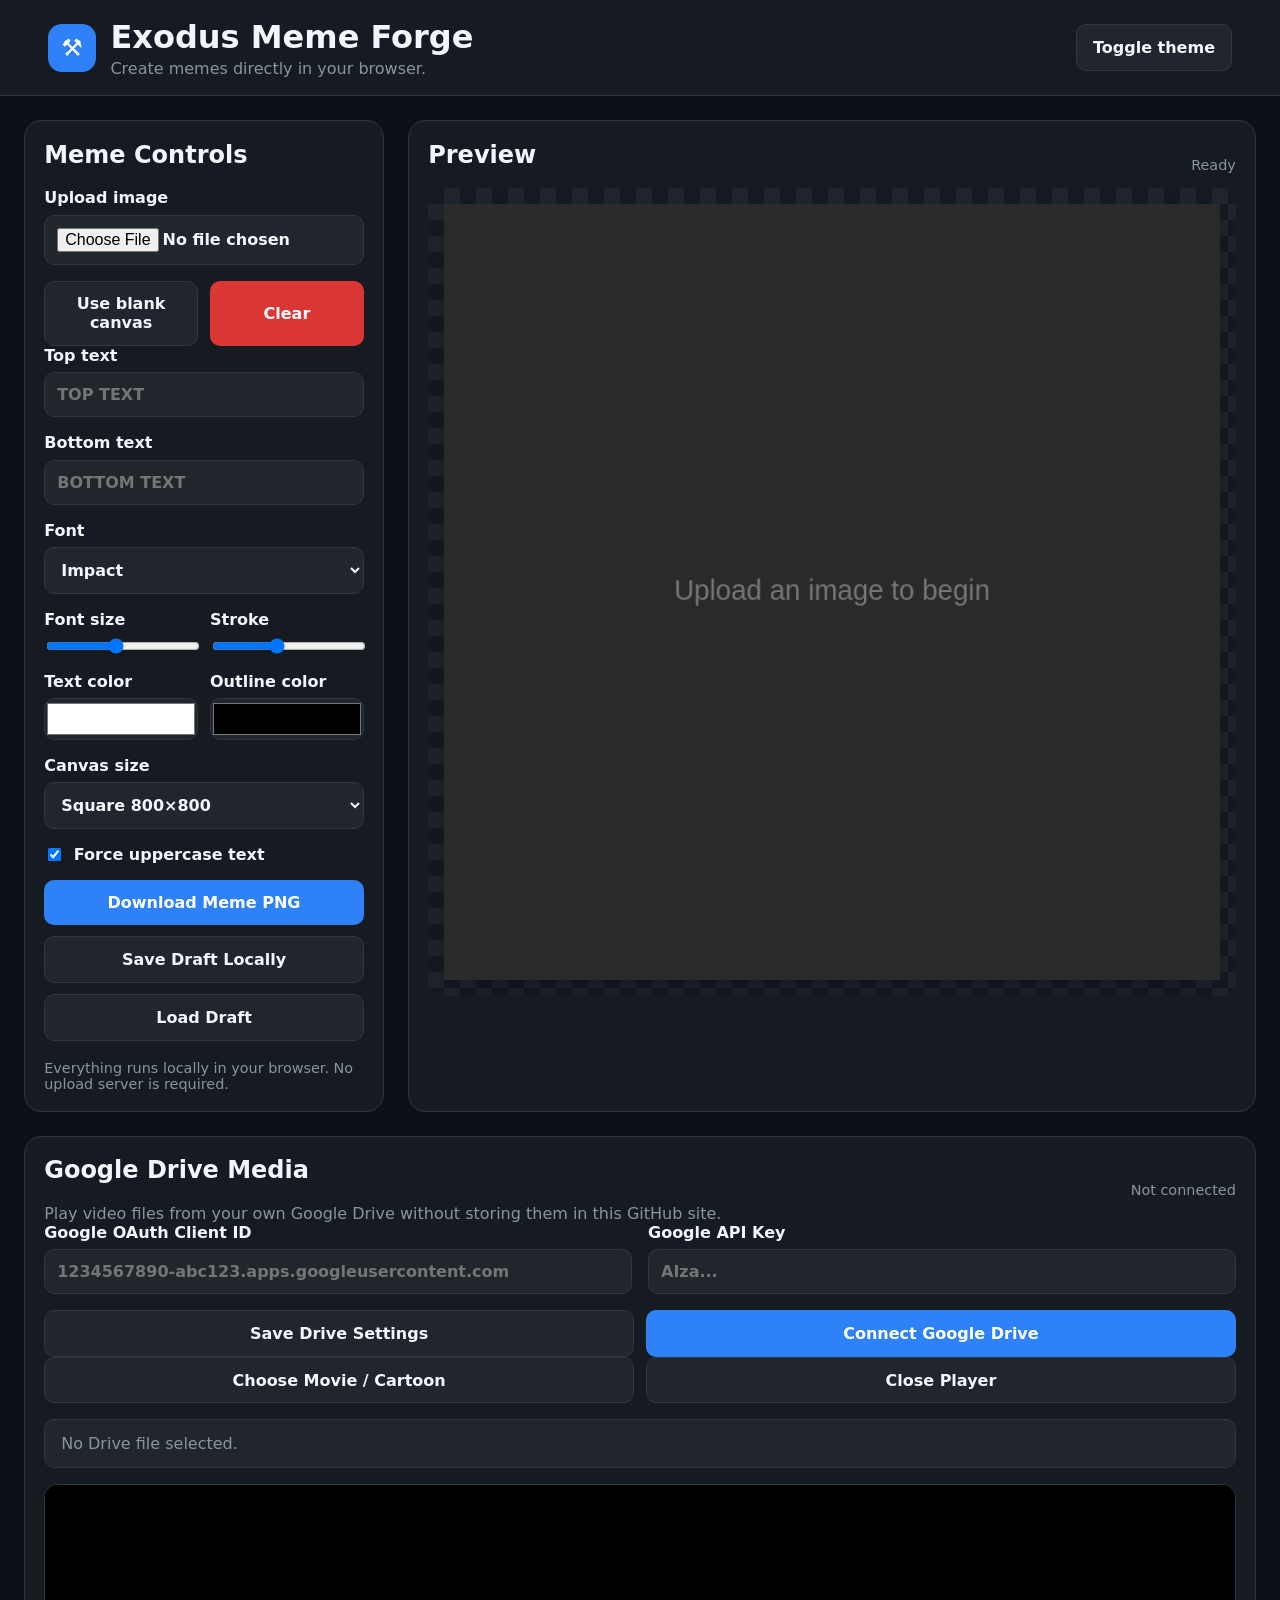
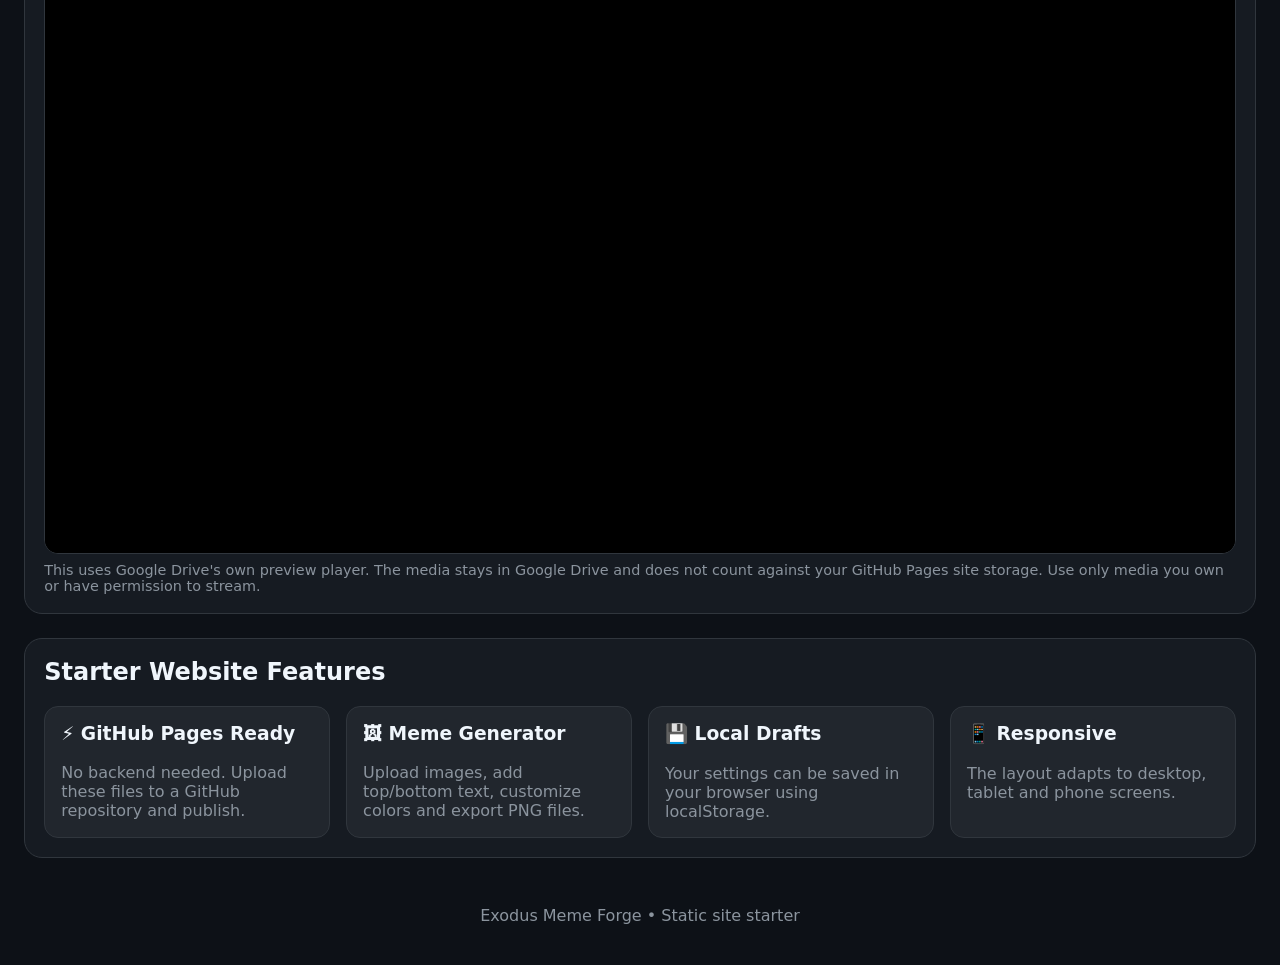
==== index.html @ 225d5440 "Add files via upload" ====
<!doctype html>
<html lang="en">
<head>
  <meta charset="utf-8" />
  <meta name="viewport" content="width=device-width, initial-scale=1" />
  <title>Exodus Meme Forge</title>
  <meta name="description" content="A free browser-based meme generator starter site for GitHub Pages." />
  <link rel="stylesheet" href="style.css" />
</head>
<body>
  <header class="site-header">
    <div class="brand">
      <div class="logo">⚒</div>
      <div>
        <h1>Exodus Meme Forge</h1>
        <p>Create memes directly in your browser.</p>
      </div>
    </div>
    <button id="themeBtn" class="secondary">Toggle theme</button>
  </header>

  <main class="layout">
    <section class="panel controls">
      <h2>Meme Controls</h2>

      <label>
        Upload image
        <input id="imageInput" type="file" accept="image/*" />
      </label>

      <div class="row">
        <button id="blankBtn" class="secondary">Use blank canvas</button>
        <button id="clearBtn" class="danger">Clear</button>
      </div>

      <label>
        Top text
        <input id="topText" type="text" placeholder="TOP TEXT" maxlength="120" />
      </label>

      <label>
        Bottom text
        <input id="bottomText" type="text" placeholder="BOTTOM TEXT" maxlength="120" />
      </label>

      <label>
        Font
        <select id="fontSelect">
          <option value="Impact, Haettenschweiler, 'Arial Narrow Bold', sans-serif">Impact</option>
          <option value="Arial, sans-serif">Arial</option>
          <option value="Georgia, serif">Georgia</option>
          <option value="'Courier New', monospace">Courier New</option>
        </select>
      </label>

      <div class="grid-2">
        <label>
          Font size
          <input id="fontSize" type="range" min="24" max="100" value="58" />
        </label>

        <label>
          Stroke
          <input id="strokeSize" type="range" min="0" max="12" value="5" />
        </label>
      </div>

      <div class="grid-2">
        <label>
          Text color
          <input id="textColor" type="color" value="#ffffff" />
        </label>

        <label>
          Outline color
          <input id="strokeColor" type="color" value="#000000" />
        </label>
      </div>

      <label>
        Canvas size
        <select id="sizeSelect">
          <option value="800x800">Square 800×800</option>
          <option value="1200x630">Wide 1200×630</option>
          <option value="1080x1350">Portrait 1080×1350</option>
        </select>
      </label>

      <label class="checkbox">
        <input id="uppercase" type="checkbox" checked />
        Force uppercase text
      </label>

      <button id="downloadBtn" class="primary">Download Meme PNG</button>
      <button id="saveBtn" class="secondary">Save Draft Locally</button>
      <button id="loadBtn" class="secondary">Load Draft</button>

      <p class="hint">Everything runs locally in your browser. No upload server is required.</p>
    </section>

    <section class="panel preview">
      <div class="preview-head">
        <h2>Preview</h2>
        <span id="status">Ready</span>
      </div>

      <div class="canvas-wrap">
        <canvas id="memeCanvas" width="800" height="800"></canvas>
      </div>
    </section>


    <section class="panel drive-panel">
      <div class="preview-head">
        <div>
          <h2>Google Drive Media</h2>
          <p class="muted">Play video files from your own Google Drive without storing them in this GitHub site.</p>
        </div>
        <span id="driveStatus">Not connected</span>
      </div>

      <div class="drive-config">
        <label>
          Google OAuth Client ID
          <input id="googleClientId" type="text" placeholder="1234567890-abc123.apps.googleusercontent.com" />
        </label>
        <label>
          Google API Key
          <input id="googleApiKey" type="text" placeholder="AIza..." />
        </label>
      </div>

      <div class="row">
        <button id="saveDriveConfigBtn" class="secondary">Save Drive Settings</button>
        <button id="connectDriveBtn" class="primary compact">Connect Google Drive</button>
      </div>

      <div class="row">
        <button id="pickVideoBtn" class="secondary" disabled>Choose Movie / Cartoon</button>
        <button id="closeDrivePlayerBtn" class="secondary">Close Player</button>
      </div>

      <div id="driveNowPlaying" class="now-playing">No Drive file selected.</div>

      <div class="drive-player-wrap">
        <iframe
          id="drivePlayer"
          title="Google Drive media player"
          allow="autoplay; fullscreen"
          allowfullscreen
          referrerpolicy="strict-origin-when-cross-origin"
        ></iframe>
      </div>

      <p class="hint">
        This uses Google Drive's own preview player. The media stays in Google Drive and does not count against your GitHub Pages site storage.
        Use only media you own or have permission to stream.
      </p>
    </section>

    <section class="panel features">
      <h2>Starter Website Features</h2>
      <div class="feature-grid">
        <article>
          <h3>⚡ GitHub Pages Ready</h3>
          <p>No backend needed. Upload these files to a GitHub repository and publish.</p>
        </article>
        <article>
          <h3>🖼 Meme Generator</h3>
          <p>Upload images, add top/bottom text, customize colors and export PNG files.</p>
        </article>
        <article>
          <h3>💾 Local Drafts</h3>
          <p>Your settings can be saved in your browser using localStorage.</p>
        </article>
        <article>
          <h3>📱 Responsive</h3>
          <p>The layout adapts to desktop, tablet and phone screens.</p>
        </article>
      </div>
    </section>
  </main>

  <footer>
    <p>Exodus Meme Forge • Static site starter</p>
  </footer>

  <script src="https://accounts.google.com/gsi/client" async defer></script>
  <script src="https://apis.google.com/js/api.js" async defer></script>
  <script src="script.js"></script>
</body>
</html>
---- style.css ----
* {
  box-sizing: border-box;
}

:root {
  --bg: #0d1117;
  --panel: #161b22;
  --panel-2: #21262d;
  --text: #f0f6fc;
  --muted: #8b949e;
  --border: #30363d;
  --accent: #2f81f7;
  --accent-hover: #1f6feb;
  --danger: #da3633;
}

body.light {
  --bg: #f6f8fa;
  --panel: #ffffff;
  --panel-2: #f0f3f6;
  --text: #1f2328;
  --muted: #59636e;
  --border: #d0d7de;
  --accent: #0969da;
  --accent-hover: #0757b8;
  --danger: #cf222e;
}

body {
  margin: 0;
  font-family: Inter, system-ui, -apple-system, BlinkMacSystemFont, "Segoe UI", sans-serif;
  background: var(--bg);
  color: var(--text);
  min-height: 100vh;
}

button,
input,
select {
  font: inherit;
}

.site-header {
  display: flex;
  justify-content: space-between;
  gap: 1rem;
  align-items: center;
  padding: 1.1rem clamp(1rem, 4vw, 3rem);
  border-bottom: 1px solid var(--border);
  background: var(--panel);
  position: sticky;
  top: 0;
  z-index: 10;
}

.brand {
  display: flex;
  gap: 0.9rem;
  align-items: center;
}

.logo {
  width: 48px;
  height: 48px;
  border-radius: 14px;
  background: var(--accent);
  display: grid;
  place-items: center;
  font-size: 1.5rem;
  color: white;
}

h1, h2, h3, p {
  margin-top: 0;
}

h1 {
  margin-bottom: 0.2rem;
  font-size: clamp(1.35rem, 2.5vw, 2rem);
}

.brand p {
  margin: 0;
  color: var(--muted);
}

.layout {
  max-width: 1400px;
  margin: 0 auto;
  padding: 1.5rem;
  display: grid;
  grid-template-columns: 360px minmax(0, 1fr);
  gap: 1.5rem;
}

.panel {
  background: var(--panel);
  border: 1px solid var(--border);
  border-radius: 18px;
  padding: 1.2rem;
}

.controls {
  align-self: start;
  position: sticky;
  top: 95px;
}

label {
  display: grid;
  gap: 0.45rem;
  margin-bottom: 1rem;
  font-weight: 650;
}

input[type="text"],
select,
input[type="file"] {
  width: 100%;
  border: 1px solid var(--border);
  background: var(--panel-2);
  color: var(--text);
  border-radius: 10px;
  padding: 0.75rem;
}

input[type="range"] {
  width: 100%;
}

input[type="color"] {
  width: 100%;
  min-height: 42px;
  padding: 0;
  border: 1px solid var(--border);
  border-radius: 10px;
  background: var(--panel-2);
}

.grid-2,
.row {
  display: grid;
  grid-template-columns: 1fr 1fr;
  gap: 0.75rem;
}

.checkbox {
  display: flex;
  align-items: center;
  gap: 0.6rem;
}

button {
  border: 0;
  border-radius: 10px;
  padding: 0.8rem 1rem;
  cursor: pointer;
  font-weight: 750;
  transition: 0.15s ease;
}

button:hover {
  transform: translateY(-1px);
}

.primary {
  width: 100%;
  background: var(--accent);
  color: white;
  margin-bottom: 0.7rem;
}

.primary:hover {
  background: var(--accent-hover);
}

.secondary {
  background: var(--panel-2);
  color: var(--text);
  border: 1px solid var(--border);
}

.controls > .secondary {
  width: 100%;
  margin-bottom: 0.7rem;
}

.danger {
  background: var(--danger);
  color: white;
}

.hint {
  color: var(--muted);
  font-size: 0.9rem;
  margin: 0.5rem 0 0;
}

.preview {
  min-width: 0;
}

.preview-head {
  display: flex;
  justify-content: space-between;
  align-items: center;
}

#status {
  color: var(--muted);
  font-size: 0.9rem;
}

.canvas-wrap {
  min-height: 520px;
  display: grid;
  place-items: center;
  background:
    linear-gradient(45deg, var(--panel-2) 25%, transparent 25%),
    linear-gradient(-45deg, var(--panel-2) 25%, transparent 25%),
    linear-gradient(45deg, transparent 75%, var(--panel-2) 75%),
    linear-gradient(-45deg, transparent 75%, var(--panel-2) 75%);
  background-size: 32px 32px;
  background-position: 0 0, 0 16px, 16px -16px, -16px 0px;
  border-radius: 14px;
  overflow: auto;
  padding: 1rem;
}

canvas {
  display: block;
  max-width: 100%;
  height: auto;
  background: #111;
  box-shadow: 0 20px 50px rgba(0,0,0,0.3);
}

.features {
  grid-column: 1 / -1;
}

.feature-grid {
  display: grid;
  grid-template-columns: repeat(4, 1fr);
  gap: 1rem;
}

.feature-grid article {
  background: var(--panel-2);
  border: 1px solid var(--border);
  border-radius: 14px;
  padding: 1rem;
}

.feature-grid p {
  color: var(--muted);
  margin-bottom: 0;
}

footer {
  text-align: center;
  color: var(--muted);
  padding: 1.5rem;
}

@media (max-width: 900px) {
  .layout {
    grid-template-columns: 1fr;
  }

  .controls {
    position: static;
  }

  .feature-grid {
    grid-template-columns: 1fr 1fr;
  }
}

@media (max-width: 560px) {
  .site-header {
    align-items: flex-start;
    flex-direction: column;
  }

  .grid-2,
  .row,
  .feature-grid {
    grid-template-columns: 1fr;
  }

  .layout {
    padding: 0.8rem;
  }

  .canvas-wrap {
    min-height: 320px;
  }
}


.muted {
  color: var(--muted);
  margin-bottom: 0;
}

.drive-panel {
  grid-column: 1 / -1;
}

.drive-config {
  display: grid;
  grid-template-columns: 1fr 1fr;
  gap: 1rem;
}

.compact {
  margin-bottom: 0;
}

.now-playing {
  margin: 1rem 0;
  padding: 0.85rem 1rem;
  background: var(--panel-2);
  border: 1px solid var(--border);
  border-radius: 10px;
  color: var(--muted);
}

.drive-player-wrap {
  width: 100%;
  aspect-ratio: 16 / 9;
  background: #000;
  border-radius: 14px;
  overflow: hidden;
  border: 1px solid var(--border);
}

#drivePlayer {
  width: 100%;
  height: 100%;
  border: 0;
  background: #000;
}

#driveStatus {
  color: var(--muted);
  font-size: 0.9rem;
}

@media (max-width: 700px) {
  .drive-config {
    grid-template-columns: 1fr;
  }
}
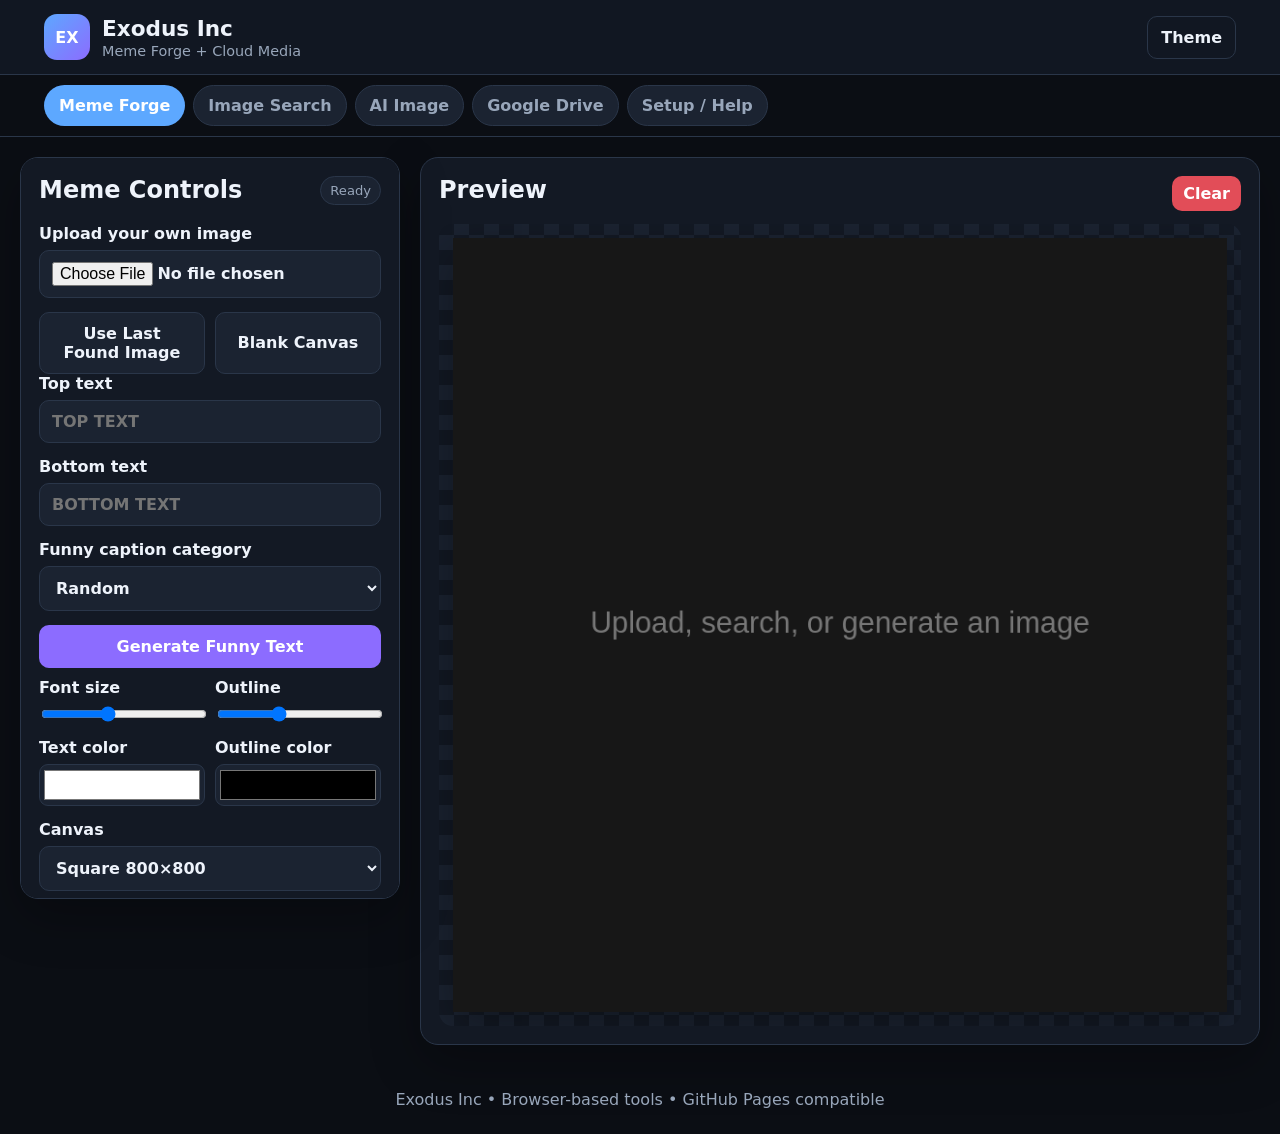
==== commit dc93ee06: "Add files via upload" ====
--- a/index.html
+++ b/index.html
@@ -1,192 +1,256 @@
 <!doctype html>
 <html lang="en">
 <head>
-  <meta charset="utf-8" />
-  <meta name="viewport" content="width=device-width, initial-scale=1" />
-  <title>Exodus Meme Forge</title>
-  <meta name="description" content="A free browser-based meme generator starter site for GitHub Pages." />
-  <link rel="stylesheet" href="style.css" />
+  <meta charset="utf-8">
+  <meta name="viewport" content="width=device-width, initial-scale=1">
+  <title>Exodus Inc — Meme Forge + Drive Media</title>
+  <meta name="description" content="Meme generator, image search, optional AI image generation, and Google Drive media player.">
+  <link rel="stylesheet" href="style.css">
 </head>
 <body>
-  <header class="site-header">
-    <div class="brand">
-      <div class="logo">⚒</div>
-      <div>
-        <h1>Exodus Meme Forge</h1>
-        <p>Create memes directly in your browser.</p>
-      </div>
-    </div>
-    <button id="themeBtn" class="secondary">Toggle theme</button>
-  </header>
-
-  <main class="layout">
-    <section class="panel controls">
-      <h2>Meme Controls</h2>
-
-      <label>
-        Upload image
-        <input id="imageInput" type="file" accept="image/*" />
+<header class="topbar">
+  <div class="brand">
+    <div class="mark">EX</div>
+    <div>
+      <h1>Exodus Inc</h1>
+      <p>Meme Forge + Cloud Media</p>
+    </div>
+  </div>
+  <button id="themeBtn" class="btn ghost">Theme</button>
+</header>
+
+<nav class="tabs" aria-label="Main sections">
+  <button class="tab active" data-tab="meme">Meme Forge</button>
+  <button class="tab" data-tab="search">Image Search</button>
+  <button class="tab" data-tab="ai">AI Image</button>
+  <button class="tab" data-tab="drive">Google Drive</button>
+  <button class="tab" data-tab="help">Setup / Help</button>
+</nav>
+
+<main class="shell">
+  <section id="tab-meme" class="tab-panel active">
+    <div class="workspace">
+      <aside class="card controls">
+        <div class="section-title">
+          <h2>Meme Controls</h2>
+          <span id="memeStatus" class="status">Ready</span>
+        </div>
+
+        <label>Upload your own image
+          <input id="imageInput" type="file" accept="image/*">
+        </label>
+
+        <div class="button-grid">
+          <button id="useLastImageBtn" class="btn secondary">Use Last Found Image</button>
+          <button id="blankBtn" class="btn secondary">Blank Canvas</button>
+        </div>
+
+        <label>Top text
+          <input id="topText" type="text" placeholder="TOP TEXT" maxlength="180">
+        </label>
+
+        <label>Bottom text
+          <input id="bottomText" type="text" placeholder="BOTTOM TEXT" maxlength="180">
+        </label>
+
+        <label>Funny caption category
+          <select id="captionCategory">
+            <option value="random">Random</option>
+            <option value="cats">Cats</option>
+            <option value="gaming">Gaming</option>
+            <option value="work">Work</option>
+            <option value="school">School</option>
+            <option value="dnd">D&D</option>
+            <option value="reaction">Reaction</option>
+          </select>
+        </label>
+
+        <button id="funnyBtn" class="btn accent">Generate Funny Text</button>
+
+        <div class="two">
+          <label>Font size
+            <input id="fontSize" type="range" min="24" max="110" value="58">
+          </label>
+          <label>Outline
+            <input id="strokeSize" type="range" min="0" max="14" value="5">
+          </label>
+        </div>
+
+        <div class="two">
+          <label>Text color
+            <input id="textColor" type="color" value="#ffffff">
+          </label>
+          <label>Outline color
+            <input id="strokeColor" type="color" value="#000000">
+          </label>
+        </div>
+
+        <label>Canvas
+          <select id="sizeSelect">
+            <option value="800x800">Square 800×800</option>
+            <option value="1200x630">Wide 1200×630</option>
+            <option value="1080x1350">Portrait 1080×1350</option>
+            <option value="1080x1920">Story 1080×1920</option>
+          </select>
+        </label>
+
+        <label class="check">
+          <input id="uppercase" type="checkbox" checked>
+          Force uppercase meme text
+        </label>
+
+        <button id="downloadBtn" class="btn primary">Download Meme PNG</button>
+        <div class="button-grid">
+          <button id="saveBtn" class="btn secondary">Save Draft</button>
+          <button id="loadBtn" class="btn secondary">Load Draft</button>
+        </div>
+      </aside>
+
+      <section class="card preview">
+        <div class="section-title">
+          <h2>Preview</h2>
+          <button id="clearBtn" class="btn danger small">Clear</button>
+        </div>
+        <div class="canvas-holder">
+          <canvas id="memeCanvas" width="800" height="800"></canvas>
+        </div>
+      </section>
+    </div>
+  </section>
+
+  <section id="tab-search" class="tab-panel">
+    <div class="card">
+      <div class="section-title">
+        <div>
+          <h2>Internet Image Search</h2>
+          <p class="muted">Searches Wikimedia Commons. Results are loaded on demand, so they do not fill your GitHub repository.</p>
+        </div>
+        <span id="searchStatus" class="status">Ready</span>
+      </div>
+
+      <div class="search-row">
+        <input id="imageSearch" type="search" placeholder="cats, surprised dog, castle, space...">
+        <button id="searchBtn" class="btn primary">Search</button>
+      </div>
+
+      <div class="chips">
+        <button class="chip" data-query="funny cats">Cats</button>
+        <button class="chip" data-query="dogs">Dogs</button>
+        <button class="chip" data-query="video games">Gaming</button>
+        <button class="chip" data-query="medieval fantasy">Fantasy</button>
+        <button class="chip" data-query="space">Space</button>
+        <button class="chip" data-query="reaction face">Reaction</button>
+      </div>
+
+      <div id="imageResults" class="image-grid"></div>
+    </div>
+  </section>
+
+  <section id="tab-ai" class="tab-panel">
+    <div class="card">
+      <h2>AI Image Generator</h2>
+      <p class="muted">
+        Optional. Enter your own Pollinations API key at runtime. The key is saved only in this browser's local storage, not inside GitHub.
+      </p>
+
+      <label>Pollinations API key
+        <input id="aiKey" type="password" placeholder="Your key">
       </label>
 
-      <div class="row">
-        <button id="blankBtn" class="secondary">Use blank canvas</button>
-        <button id="clearBtn" class="danger">Clear</button>
-      </div>
-
-      <label>
-        Top text
-        <input id="topText" type="text" placeholder="TOP TEXT" maxlength="120" />
+      <label>Image prompt
+        <textarea id="aiPrompt" rows="4" placeholder="Example: a confused orange cat wearing knight armor, dramatic fantasy tavern, meme composition"></textarea>
       </label>
 
-      <label>
-        Bottom text
-        <input id="bottomText" type="text" placeholder="BOTTOM TEXT" maxlength="120" />
-      </label>
-
-      <label>
-        Font
-        <select id="fontSelect">
-          <option value="Impact, Haettenschweiler, 'Arial Narrow Bold', sans-serif">Impact</option>
-          <option value="Arial, sans-serif">Arial</option>
-          <option value="Georgia, serif">Georgia</option>
-          <option value="'Courier New', monospace">Courier New</option>
-        </select>
-      </label>
-
-      <div class="grid-2">
-        <label>
-          Font size
-          <input id="fontSize" type="range" min="24" max="100" value="58" />
-        </label>
-
-        <label>
-          Stroke
-          <input id="strokeSize" type="range" min="0" max="12" value="5" />
-        </label>
-      </div>
-
-      <div class="grid-2">
-        <label>
-          Text color
-          <input id="textColor" type="color" value="#ffffff" />
-        </label>
-
-        <label>
-          Outline color
-          <input id="strokeColor" type="color" value="#000000" />
-        </label>
-      </div>
-
-      <label>
-        Canvas size
-        <select id="sizeSelect">
-          <option value="800x800">Square 800×800</option>
-          <option value="1200x630">Wide 1200×630</option>
-          <option value="1080x1350">Portrait 1080×1350</option>
-        </select>
-      </label>
-
-      <label class="checkbox">
-        <input id="uppercase" type="checkbox" checked />
-        Force uppercase text
-      </label>
-
-      <button id="downloadBtn" class="primary">Download Meme PNG</button>
-      <button id="saveBtn" class="secondary">Save Draft Locally</button>
-      <button id="loadBtn" class="secondary">Load Draft</button>
-
-      <p class="hint">Everything runs locally in your browser. No upload server is required.</p>
-    </section>
-
-    <section class="panel preview">
-      <div class="preview-head">
-        <h2>Preview</h2>
-        <span id="status">Ready</span>
-      </div>
-
-      <div class="canvas-wrap">
-        <canvas id="memeCanvas" width="800" height="800"></canvas>
-      </div>
-    </section>
-
-
-    <section class="panel drive-panel">
-      <div class="preview-head">
+      <div class="two">
+        <label>Model
+          <select id="aiModel">
+            <option value="flux">Flux</option>
+          </select>
+        </label>
+        <label>Shape
+          <select id="aiShape">
+            <option value="1024x1024">Square</option>
+            <option value="1280x720">Wide</option>
+            <option value="720x1280">Portrait</option>
+          </select>
+        </label>
+      </div>
+
+      <div class="button-grid">
+        <button id="saveAiKeyBtn" class="btn secondary">Save Key Locally</button>
+        <button id="generateAiBtn" class="btn accent">Generate Image</button>
+      </div>
+
+      <div id="aiStatus" class="callout">No generation started.</div>
+      <div id="aiResult" class="ai-result"></div>
+    </div>
+  </section>
+
+  <section id="tab-drive" class="tab-panel">
+    <div class="card">
+      <div class="section-title">
         <div>
           <h2>Google Drive Media</h2>
-          <p class="muted">Play video files from your own Google Drive without storing them in this GitHub site.</p>
-        </div>
-        <span id="driveStatus">Not connected</span>
-      </div>
-
-      <div class="drive-config">
-        <label>
-          Google OAuth Client ID
-          <input id="googleClientId" type="text" placeholder="1234567890-abc123.apps.googleusercontent.com" />
-        </label>
-        <label>
-          Google API Key
-          <input id="googleApiKey" type="text" placeholder="AIza..." />
-        </label>
-      </div>
-
-      <div class="row">
-        <button id="saveDriveConfigBtn" class="secondary">Save Drive Settings</button>
-        <button id="connectDriveBtn" class="primary compact">Connect Google Drive</button>
-      </div>
-
-      <div class="row">
-        <button id="pickVideoBtn" class="secondary" disabled>Choose Movie / Cartoon</button>
-        <button id="closeDrivePlayerBtn" class="secondary">Close Player</button>
-      </div>
-
-      <div id="driveNowPlaying" class="now-playing">No Drive file selected.</div>
-
-      <div class="drive-player-wrap">
-        <iframe
-          id="drivePlayer"
-          title="Google Drive media player"
+          <p class="muted">Play videos from your own Drive while the files remain stored in Google Drive.</p>
+        </div>
+        <span id="driveStatus" class="status">Not connected</span>
+      </div>
+
+      <div class="callout">
+        Google Drive is configured from <code>google-config.js</code>.
+        Edit that one file once, then use the buttons below.
+      </div>
+
+      <div class="button-grid">
+        <button id="connectDriveBtn" class="btn accent">Sign in to Google</button>
+        <button id="pickVideoBtn" class="btn primary" disabled>Choose Video</button>
+      </div>
+
+      <div id="driveError" class="callout hidden"></div>
+      <div id="driveNowPlaying" class="now-playing">No Drive video selected.</div>
+
+      <div class="video-frame">
+        <iframe id="drivePlayer"
+          title="Google Drive player"
           allow="autoplay; fullscreen"
           allowfullscreen
-          referrerpolicy="strict-origin-when-cross-origin"
-        ></iframe>
-      </div>
-
-      <p class="hint">
-        This uses Google Drive's own preview player. The media stays in Google Drive and does not count against your GitHub Pages site storage.
-        Use only media you own or have permission to stream.
+          referrerpolicy="strict-origin-when-cross-origin"></iframe>
+      </div>
+
+      <button id="closeDrivePlayerBtn" class="btn secondary">Close Player</button>
+    </div>
+  </section>
+
+  <section id="tab-help" class="tab-panel">
+    <div class="card help">
+      <h2>Google Sign-In Checklist</h2>
+      <ol>
+        <li>Your OAuth client must be a <strong>Web application</strong>.</li>
+        <li>Authorized JavaScript origin must include <code>https://masterproof.github.io</code>.</li>
+        <li>If your OAuth app is in <strong>Testing</strong>, add your Google account under <strong>Audience → Test users</strong>.</li>
+        <li>Enable both <strong>Google Drive API</strong> and <strong>Google Picker API</strong>.</li>
+        <li>Your regular API key website restrictions should include <code>https://masterproof.github.io/*</code> and <code>https://docs.google.com/*</code>.</li>
+        <li>Use the Google Cloud <strong>Project Number</strong> as the App ID. You can find it under IAM &amp; Admin → Settings.</li>
+      </ol>
+
+      <h3>Why the old screen could fail</h3>
+      <p>
+        Google Picker still uses an OAuth Client ID, API key, and App ID/project number, but V4 reads all three from google-config.js so you do not type them into the webpage.
       </p>
-    </section>
-
-    <section class="panel features">
-      <h2>Starter Website Features</h2>
-      <div class="feature-grid">
-        <article>
-          <h3>⚡ GitHub Pages Ready</h3>
-          <p>No backend needed. Upload these files to a GitHub repository and publish.</p>
-        </article>
-        <article>
-          <h3>🖼 Meme Generator</h3>
-          <p>Upload images, add top/bottom text, customize colors and export PNG files.</p>
-        </article>
-        <article>
-          <h3>💾 Local Drafts</h3>
-          <p>Your settings can be saved in your browser using localStorage.</p>
-        </article>
-        <article>
-          <h3>📱 Responsive</h3>
-          <p>The layout adapts to desktop, tablet and phone screens.</p>
-        </article>
-      </div>
-    </section>
-  </main>
-
-  <footer>
-    <p>Exodus Meme Forge • Static site starter</p>
-  </footer>
-
-  <script src="https://accounts.google.com/gsi/client" async defer></script>
-  <script src="https://apis.google.com/js/api.js" async defer></script>
-  <script src="script.js"></script>
+
+      <h3>About AI images</h3>
+      <p>
+        GitHub Pages cannot safely hide a private AI service key because it is a static host. This build therefore asks for the key in the browser instead of hard-coding it into the public repository.
+      </p>
+    </div>
+  </section>
+</main>
+
+<footer>Exodus Inc • Browser-based tools • GitHub Pages compatible</footer>
+
+<script src="https://accounts.google.com/gsi/client" async defer></script>
+<script src="https://apis.google.com/js/api.js" async defer></script>
+<script src="google-config.js"></script>
+<script src="script.js"></script>
 </body>
 </html>
--- a/style.css
+++ b/style.css
@@ -1,355 +1,47 @@
-* {
-  box-sizing: border-box;
+*{box-sizing:border-box}
+:root{
+  --bg:#0b0e14;--panel:#131924;--panel2:#1b2331;--text:#eef3fb;--muted:#98a6ba;
+  --border:#2a3649;--accent:#5da8ff;--accent2:#8c6cff;--danger:#e24d58;--ok:#49c58b;
+  --shadow:0 18px 50px rgba(0,0,0,.28)
 }
-
-:root {
-  --bg: #0d1117;
-  --panel: #161b22;
-  --panel-2: #21262d;
-  --text: #f0f6fc;
-  --muted: #8b949e;
-  --border: #30363d;
-  --accent: #2f81f7;
-  --accent-hover: #1f6feb;
-  --danger: #da3633;
+body.light{
+  --bg:#f4f7fb;--panel:#fff;--panel2:#eef3f8;--text:#1a2433;--muted:#5f6d7d;
+  --border:#d5dee9;--accent:#1769d2;--accent2:#6b46d9;--danger:#c93543;--shadow:0 16px 45px rgba(20,35,55,.12)
 }
-
-body.light {
-  --bg: #f6f8fa;
-  --panel: #ffffff;
-  --panel-2: #f0f3f6;
-  --text: #1f2328;
-  --muted: #59636e;
-  --border: #d0d7de;
-  --accent: #0969da;
-  --accent-hover: #0757b8;
-  --danger: #cf222e;
-}
-
-body {
-  margin: 0;
-  font-family: Inter, system-ui, -apple-system, BlinkMacSystemFont, "Segoe UI", sans-serif;
-  background: var(--bg);
-  color: var(--text);
-  min-height: 100vh;
-}
-
-button,
-input,
-select {
-  font: inherit;
-}
-
-.site-header {
-  display: flex;
-  justify-content: space-between;
-  gap: 1rem;
-  align-items: center;
-  padding: 1.1rem clamp(1rem, 4vw, 3rem);
-  border-bottom: 1px solid var(--border);
-  background: var(--panel);
-  position: sticky;
-  top: 0;
-  z-index: 10;
-}
-
-.brand {
-  display: flex;
-  gap: 0.9rem;
-  align-items: center;
-}
-
-.logo {
-  width: 48px;
-  height: 48px;
-  border-radius: 14px;
-  background: var(--accent);
-  display: grid;
-  place-items: center;
-  font-size: 1.5rem;
-  color: white;
-}
-
-h1, h2, h3, p {
-  margin-top: 0;
-}
-
-h1 {
-  margin-bottom: 0.2rem;
-  font-size: clamp(1.35rem, 2.5vw, 2rem);
-}
-
-.brand p {
-  margin: 0;
-  color: var(--muted);
-}
-
-.layout {
-  max-width: 1400px;
-  margin: 0 auto;
-  padding: 1.5rem;
-  display: grid;
-  grid-template-columns: 360px minmax(0, 1fr);
-  gap: 1.5rem;
-}
-
-.panel {
-  background: var(--panel);
-  border: 1px solid var(--border);
-  border-radius: 18px;
-  padding: 1.2rem;
-}
-
-.controls {
-  align-self: start;
-  position: sticky;
-  top: 95px;
-}
-
-label {
-  display: grid;
-  gap: 0.45rem;
-  margin-bottom: 1rem;
-  font-weight: 650;
-}
-
-input[type="text"],
-select,
-input[type="file"] {
-  width: 100%;
-  border: 1px solid var(--border);
-  background: var(--panel-2);
-  color: var(--text);
-  border-radius: 10px;
-  padding: 0.75rem;
-}
-
-input[type="range"] {
-  width: 100%;
-}
-
-input[type="color"] {
-  width: 100%;
-  min-height: 42px;
-  padding: 0;
-  border: 1px solid var(--border);
-  border-radius: 10px;
-  background: var(--panel-2);
-}
-
-.grid-2,
-.row {
-  display: grid;
-  grid-template-columns: 1fr 1fr;
-  gap: 0.75rem;
-}
-
-.checkbox {
-  display: flex;
-  align-items: center;
-  gap: 0.6rem;
-}
-
-button {
-  border: 0;
-  border-radius: 10px;
-  padding: 0.8rem 1rem;
-  cursor: pointer;
-  font-weight: 750;
-  transition: 0.15s ease;
-}
-
-button:hover {
-  transform: translateY(-1px);
-}
-
-.primary {
-  width: 100%;
-  background: var(--accent);
-  color: white;
-  margin-bottom: 0.7rem;
-}
-
-.primary:hover {
-  background: var(--accent-hover);
-}
-
-.secondary {
-  background: var(--panel-2);
-  color: var(--text);
-  border: 1px solid var(--border);
-}
-
-.controls > .secondary {
-  width: 100%;
-  margin-bottom: 0.7rem;
-}
-
-.danger {
-  background: var(--danger);
-  color: white;
-}
-
-.hint {
-  color: var(--muted);
-  font-size: 0.9rem;
-  margin: 0.5rem 0 0;
-}
-
-.preview {
-  min-width: 0;
-}
-
-.preview-head {
-  display: flex;
-  justify-content: space-between;
-  align-items: center;
-}
-
-#status {
-  color: var(--muted);
-  font-size: 0.9rem;
-}
-
-.canvas-wrap {
-  min-height: 520px;
-  display: grid;
-  place-items: center;
-  background:
-    linear-gradient(45deg, var(--panel-2) 25%, transparent 25%),
-    linear-gradient(-45deg, var(--panel-2) 25%, transparent 25%),
-    linear-gradient(45deg, transparent 75%, var(--panel-2) 75%),
-    linear-gradient(-45deg, transparent 75%, var(--panel-2) 75%);
-  background-size: 32px 32px;
-  background-position: 0 0, 0 16px, 16px -16px, -16px 0px;
-  border-radius: 14px;
-  overflow: auto;
-  padding: 1rem;
-}
-
-canvas {
-  display: block;
-  max-width: 100%;
-  height: auto;
-  background: #111;
-  box-shadow: 0 20px 50px rgba(0,0,0,0.3);
-}
-
-.features {
-  grid-column: 1 / -1;
-}
-
-.feature-grid {
-  display: grid;
-  grid-template-columns: repeat(4, 1fr);
-  gap: 1rem;
-}
-
-.feature-grid article {
-  background: var(--panel-2);
-  border: 1px solid var(--border);
-  border-radius: 14px;
-  padding: 1rem;
-}
-
-.feature-grid p {
-  color: var(--muted);
-  margin-bottom: 0;
-}
-
-footer {
-  text-align: center;
-  color: var(--muted);
-  padding: 1.5rem;
-}
-
-@media (max-width: 900px) {
-  .layout {
-    grid-template-columns: 1fr;
-  }
-
-  .controls {
-    position: static;
-  }
-
-  .feature-grid {
-    grid-template-columns: 1fr 1fr;
-  }
-}
-
-@media (max-width: 560px) {
-  .site-header {
-    align-items: flex-start;
-    flex-direction: column;
-  }
-
-  .grid-2,
-  .row,
-  .feature-grid {
-    grid-template-columns: 1fr;
-  }
-
-  .layout {
-    padding: 0.8rem;
-  }
-
-  .canvas-wrap {
-    min-height: 320px;
-  }
-}
-
-
-.muted {
-  color: var(--muted);
-  margin-bottom: 0;
-}
-
-.drive-panel {
-  grid-column: 1 / -1;
-}
-
-.drive-config {
-  display: grid;
-  grid-template-columns: 1fr 1fr;
-  gap: 1rem;
-}
-
-.compact {
-  margin-bottom: 0;
-}
-
-.now-playing {
-  margin: 1rem 0;
-  padding: 0.85rem 1rem;
-  background: var(--panel-2);
-  border: 1px solid var(--border);
-  border-radius: 10px;
-  color: var(--muted);
-}
-
-.drive-player-wrap {
-  width: 100%;
-  aspect-ratio: 16 / 9;
-  background: #000;
-  border-radius: 14px;
-  overflow: hidden;
-  border: 1px solid var(--border);
-}
-
-#drivePlayer {
-  width: 100%;
-  height: 100%;
-  border: 0;
-  background: #000;
-}
-
-#driveStatus {
-  color: var(--muted);
-  font-size: 0.9rem;
-}
-
-@media (max-width: 700px) {
-  .drive-config {
-    grid-template-columns: 1fr;
-  }
-}
+html,body{margin:0;min-height:100%;font-family:Inter,system-ui,-apple-system,"Segoe UI",sans-serif;background:var(--bg);color:var(--text)}
+button,input,select,textarea{font:inherit}
+button{cursor:pointer}
+.topbar{position:sticky;top:0;z-index:50;display:flex;justify-content:space-between;align-items:center;gap:1rem;padding:14px clamp(16px,4vw,44px);background:color-mix(in srgb,var(--panel) 94%,transparent);backdrop-filter:blur(14px);border-bottom:1px solid var(--border)}
+.brand{display:flex;align-items:center;gap:12px}.mark{width:46px;height:46px;border-radius:13px;background:linear-gradient(135deg,var(--accent),var(--accent2));display:grid;place-items:center;color:#fff;font-weight:900}
+h1,h2,h3,p{margin-top:0}.brand h1{margin:0;font-size:1.35rem}.brand p{margin:2px 0 0;color:var(--muted);font-size:.9rem}
+.tabs{position:sticky;top:75px;z-index:40;display:flex;gap:8px;overflow-x:auto;padding:10px clamp(12px,4vw,44px);background:var(--bg);border-bottom:1px solid var(--border)}
+.tab{white-space:nowrap;background:var(--panel2);color:var(--muted);border:1px solid var(--border);padding:10px 14px;border-radius:999px;font-weight:800}
+.tab.active{background:var(--accent);color:white;border-color:transparent}
+.shell{max-width:1500px;margin:0 auto;padding:20px}
+.tab-panel{display:none}.tab-panel.active{display:block}
+.workspace{display:grid;grid-template-columns:minmax(300px,380px) minmax(0,1fr);gap:20px;align-items:start}
+.card{background:var(--panel);border:1px solid var(--border);border-radius:18px;padding:18px;box-shadow:var(--shadow);min-width:0}
+.controls{position:sticky;top:138px;max-height:calc(100vh - 158px);overflow:auto}
+.section-title{display:flex;justify-content:space-between;gap:12px;align-items:flex-start}
+.status{font-size:.82rem;color:var(--muted);background:var(--panel2);border:1px solid var(--border);padding:6px 9px;border-radius:999px}
+label{display:grid;gap:7px;margin:0 0 14px;font-weight:750}
+input[type=text],input[type=password],input[type=search],select,textarea,input[type=file]{width:100%;border:1px solid var(--border);background:var(--panel2);color:var(--text);padding:11px 12px;border-radius:10px}
+textarea{resize:vertical}
+input[type=range]{width:100%}input[type=color]{width:100%;height:42px;border:1px solid var(--border);background:var(--panel2);border-radius:9px}
+.two,.button-grid,.search-row,.drive-form{display:grid;gap:10px}.two,.button-grid{grid-template-columns:1fr 1fr}.button-grid.three{grid-template-columns:repeat(3,1fr)}.search-row{grid-template-columns:1fr auto}.drive-form{grid-template-columns:repeat(3,1fr)}
+.check{display:flex;align-items:center;gap:9px}.check input{width:auto}
+.btn{border:1px solid var(--border);border-radius:10px;padding:11px 13px;font-weight:850;background:var(--panel2);color:var(--text)}
+.btn:hover{transform:translateY(-1px)}.btn.primary{background:var(--accent);color:white;border-color:transparent}.btn.accent{background:var(--accent2);color:white;border-color:transparent}.btn.danger{background:var(--danger);color:#fff;border-color:transparent}.btn.ghost{background:transparent}.btn.small{padding:7px 10px}
+.controls>.btn{width:100%;margin-bottom:10px}
+.canvas-holder{min-height:560px;display:grid;place-items:center;overflow:auto;padding:14px;border-radius:14px;background:repeating-conic-gradient(var(--panel2) 0 25%,transparent 0 50%) 0/30px 30px}
+canvas{display:block;max-width:100%;height:auto;background:#111;box-shadow:0 15px 45px rgba(0,0,0,.35)}
+.muted{color:var(--muted);margin-bottom:14px}.chips{display:flex;gap:8px;flex-wrap:wrap;margin:14px 0}.chip{border:1px solid var(--border);background:var(--panel2);color:var(--text);padding:8px 11px;border-radius:999px}
+.image-grid{display:grid;grid-template-columns:repeat(auto-fill,minmax(180px,1fr));gap:13px}.image-card{background:var(--panel2);border:1px solid var(--border);border-radius:13px;overflow:hidden}.image-card img{width:100%;aspect-ratio:1/1;object-fit:cover;display:block;background:#000}.image-card .body{padding:10px}.image-card h3{font-size:.9rem;margin:0 0 8px;white-space:nowrap;overflow:hidden;text-overflow:ellipsis}.image-card button{width:100%}
+.callout{margin:14px 0;padding:12px;border:1px solid var(--border);border-radius:11px;background:var(--panel2);color:var(--muted)}.callout.error{border-color:var(--danger);color:#ffadb5}.hidden{display:none!important}
+.ai-result{margin-top:14px;display:grid;place-items:center}.ai-result img{max-width:100%;max-height:650px;border-radius:14px;border:1px solid var(--border)}
+.now-playing{margin:15px 0;padding:11px 12px;background:var(--panel2);border:1px solid var(--border);border-radius:10px;color:var(--muted)}
+.video-frame{width:100%;aspect-ratio:16/9;background:#000;border:1px solid var(--border);border-radius:14px;overflow:hidden;margin-bottom:12px}.video-frame iframe{width:100%;height:100%;border:0}
+.help code{background:var(--panel2);padding:2px 5px;border-radius:5px}.help li{margin-bottom:9px;line-height:1.5}
+footer{text-align:center;color:var(--muted);padding:25px}
+@media(max-width:950px){.workspace{grid-template-columns:1fr}.controls{position:static;max-height:none}.drive-form{grid-template-columns:1fr}.button-grid.three{grid-template-columns:1fr}.canvas-holder{min-height:380px}}
+@media(max-width:600px){.two,.button-grid,.search-row{grid-template-columns:1fr}.shell{padding:10px}.tabs{top:75px}.image-grid{grid-template-columns:repeat(2,minmax(0,1fr))}.card{padding:13px}}
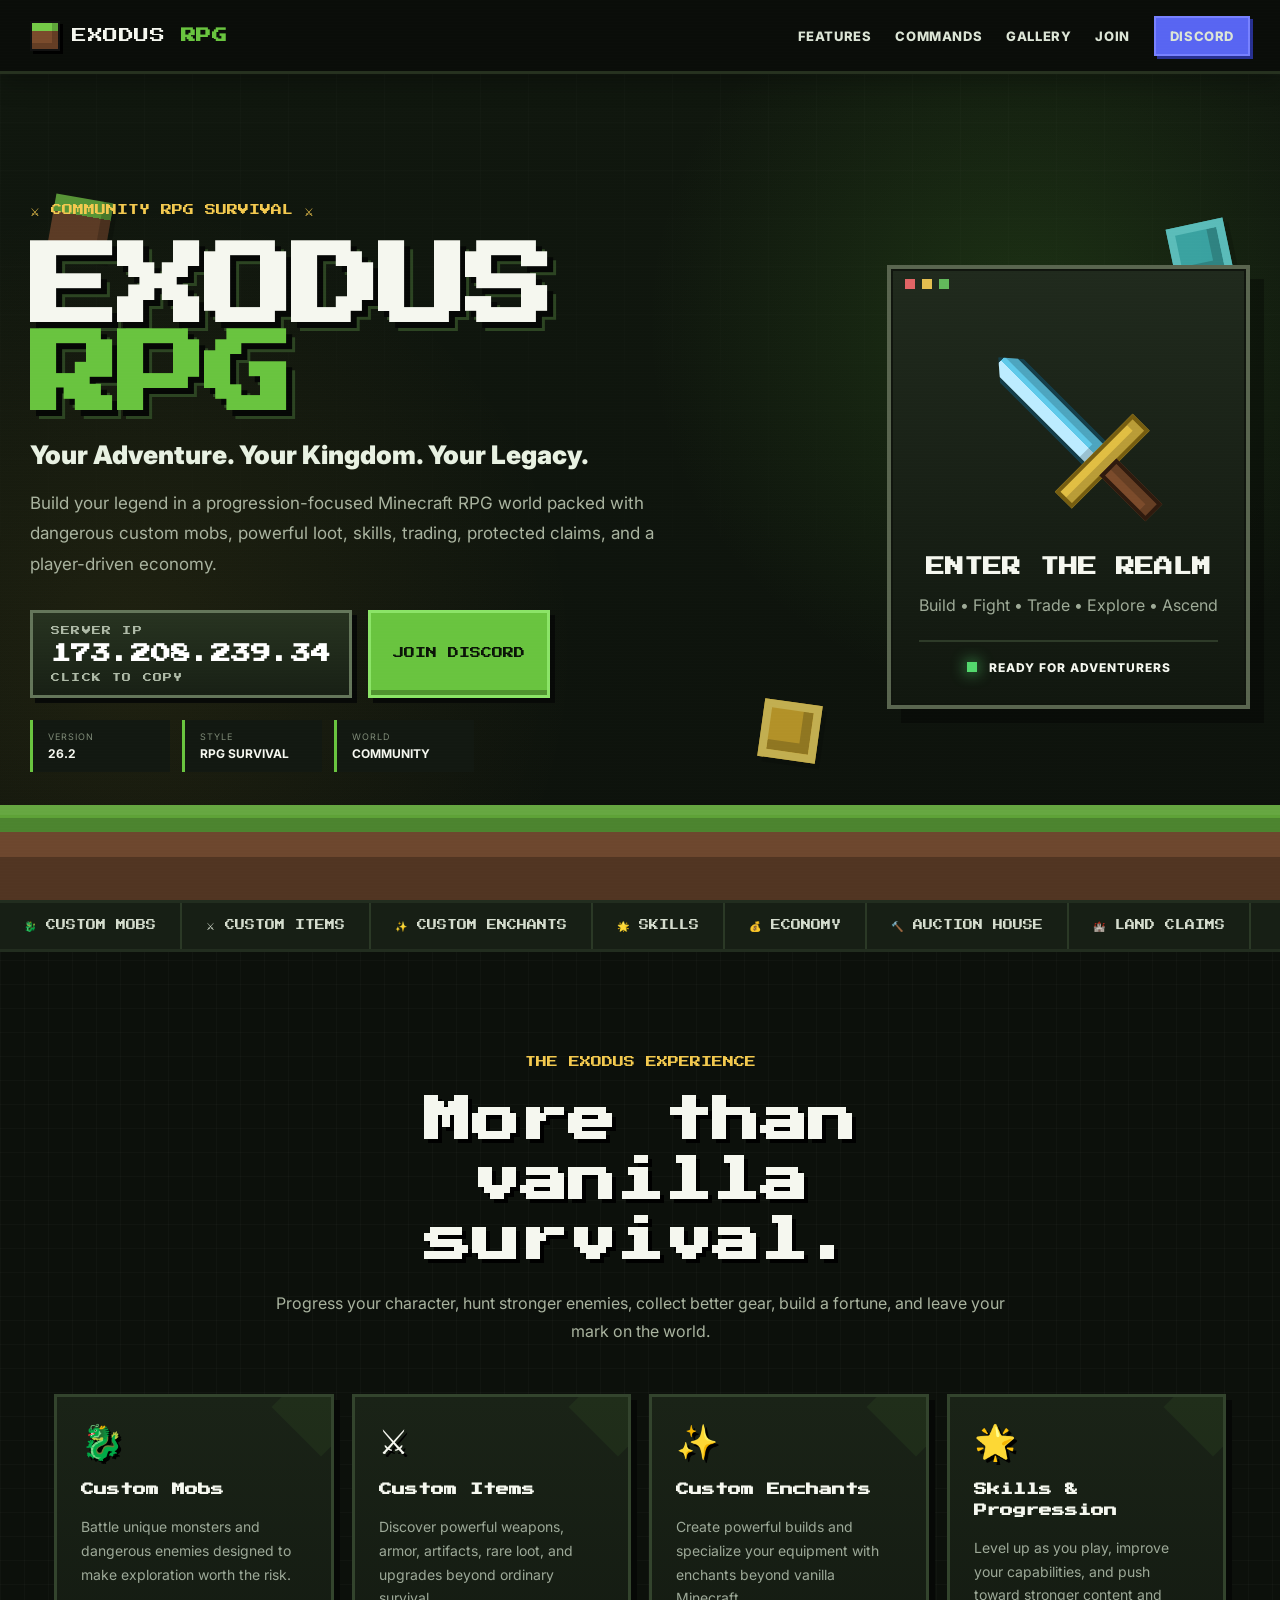
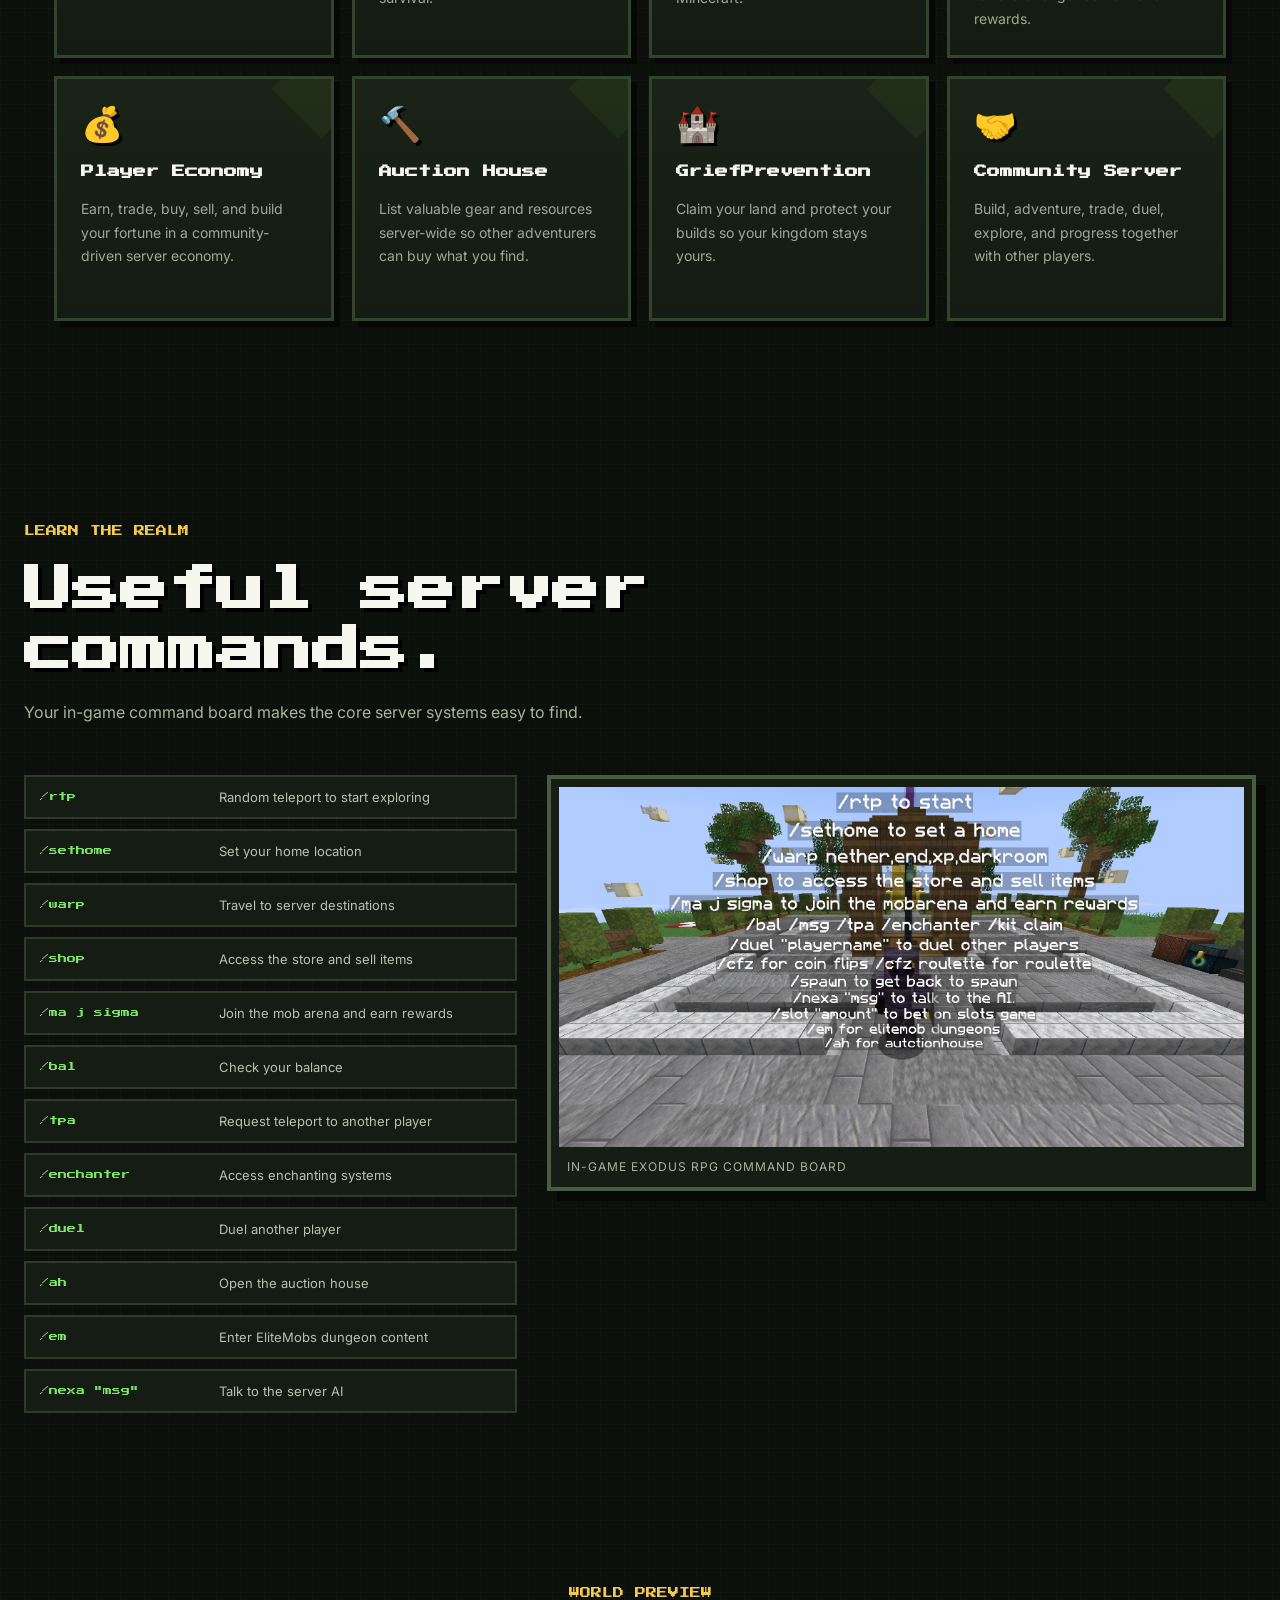
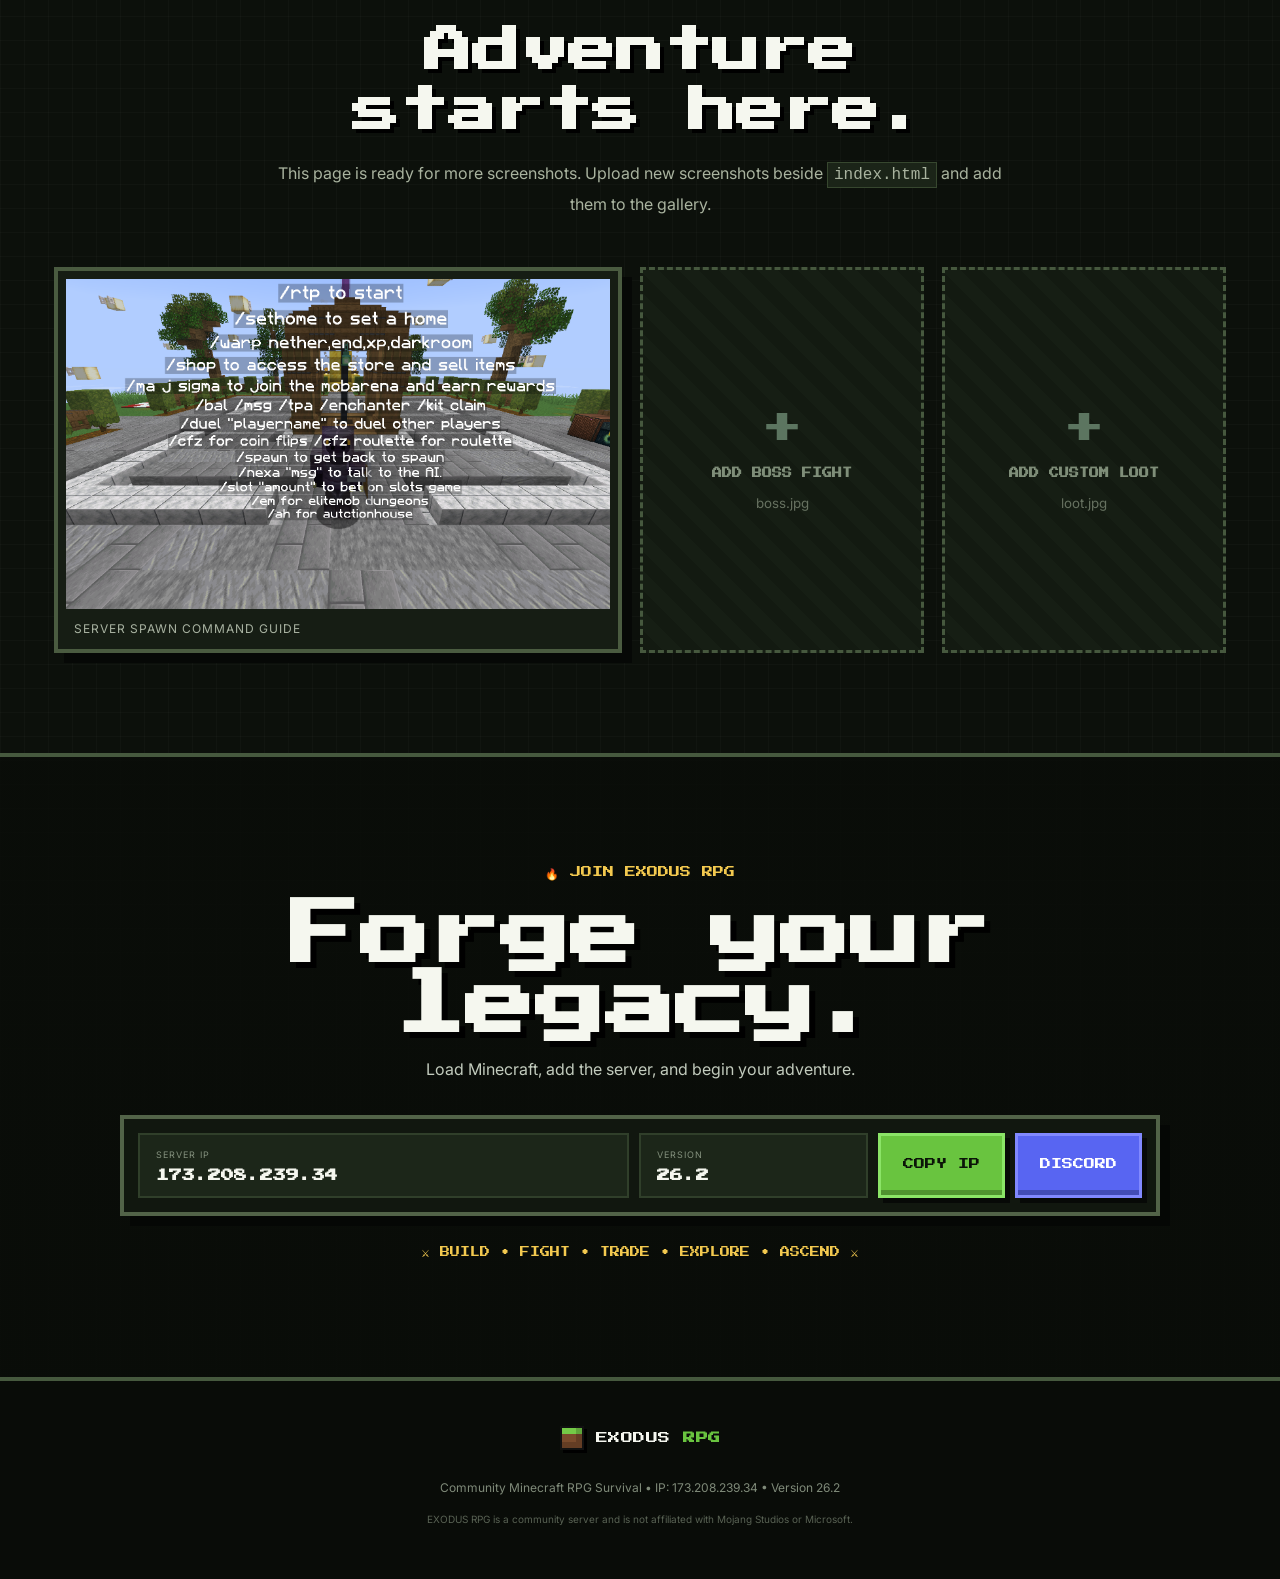
==== commit df09380a: "Add files via upload" ====
--- a/index.html
+++ b/index.html
@@ -1,256 +1,287 @@
-<!doctype html>
+<!DOCTYPE html>
 <html lang="en">
 <head>
-  <meta charset="utf-8">
-  <meta name="viewport" content="width=device-width, initial-scale=1">
-  <title>Exodus Inc — Meme Forge + Drive Media</title>
-  <meta name="description" content="Meme generator, image search, optional AI image generation, and Google Drive media player.">
-  <link rel="stylesheet" href="style.css">
+  <meta charset="UTF-8" />
+  <meta name="viewport" content="width=device-width, initial-scale=1.0" />
+  <meta name="theme-color" content="#10150e" />
+  <meta name="description" content="Exodus RPG — a community-focused Minecraft RPG Survival server with custom mobs, items, enchants, skills, economy, auction house, and protected claims." />
+  <title>EXODUS RPG | Minecraft RPG Survival</title>
+  <link rel="preconnect" href="https://fonts.googleapis.com">
+  <link rel="preconnect" href="https://fonts.gstatic.com" crossorigin>
+  <link href="https://fonts.googleapis.com/css2?family=Inter:wght@400;600;700;800&family=Press+Start+2P&display=swap" rel="stylesheet">
+  <style>
+:root {
+  --bg: #0c100b;
+  --bg2: #131a10;
+  --panel: #1a2317;
+  --panel2: #202c1b;
+  --line: #35452d;
+  --grass: #69c43f;
+  --grass2: #3f8f2d;
+  --emerald: #54e39a;
+  --gold: #f3c94f;
+  --stone: #b7b9b3;
+  --white: #f5f7ef;
+  --muted: #a9b39f;
+  --shadow: rgba(0,0,0,.45);
+}
+* { box-sizing: border-box; }
+html { scroll-behavior: smooth; }
+body {
+  margin: 0;
+  color: var(--white);
+  background:
+    linear-gradient(rgba(255,255,255,.018) 1px, transparent 1px),
+    linear-gradient(90deg, rgba(255,255,255,.018) 1px, transparent 1px),
+    var(--bg);
+  background-size: 24px 24px;
+  font-family: Inter, system-ui, -apple-system, Segoe UI, sans-serif;
+  overflow-x: hidden;
+}
+a { color: inherit; }
+button { font: inherit; }
+.noise { position: fixed; inset: 0; pointer-events: none; z-index: 50; opacity: .07; background-image: repeating-linear-gradient(0deg, transparent, transparent 2px, rgba(255,255,255,.25) 3px); mix-blend-mode: overlay; }
+.topbar {
+  position: sticky; top: 0; z-index: 40;
+  height: 74px; display: flex; align-items: center; justify-content: space-between;
+  padding: 0 max(22px, calc((100vw - 1220px)/2));
+  border-bottom: 3px solid #26311f;
+  background: rgba(10,14,9,.9); backdrop-filter: blur(14px);
+  box-shadow: 0 8px 25px rgba(0,0,0,.28);
+}
+.brand { display: inline-flex; align-items: center; gap: 12px; text-decoration: none; font-family: "Press Start 2P", monospace; font-size: 15px; letter-spacing: .5px; }
+.brand b { color: var(--grass); }
+.brand-cube { width: 30px; height: 30px; display: inline-block; background: linear-gradient(#74ca47 0 32%, #7a4b2c 32%); box-shadow: inset -6px -6px rgba(0,0,0,.18), 3px 3px 0 #000; border: 2px solid #111; image-rendering: pixelated; }
+.nav { display: flex; align-items: center; gap: 24px; }
+.nav a { text-decoration: none; color: #dce5d6; font-weight: 800; font-size: 13px; text-transform: uppercase; letter-spacing: .6px; }
+.nav a:hover { color: var(--grass); }
+.nav-discord { padding: 10px 14px; background: #5865f2; border: 2px solid #7781ff; box-shadow: 3px 3px 0 #273091; }
+.menu-btn { display: none; color: white; background: #1a2417; border: 2px solid #42553a; width: 44px; height: 40px; cursor: pointer; }
+.hero { min-height: calc(100vh - 74px); display: grid; grid-template-columns: 1.25fr .75fr; align-items: center; gap: 58px; padding: 86px max(24px, calc((100vw - 1220px)/2)); position: relative; isolation: isolate; background: radial-gradient(circle at 80% 30%, rgba(81,159,48,.2), transparent 32%), radial-gradient(circle at 10% 70%, rgba(232,190,58,.08), transparent 35%), linear-gradient(180deg,#10170e,#0d120c); overflow: hidden; }
+.hero::after { content:""; position:absolute; left:0; right:0; bottom:0; height: 95px; background: linear-gradient(#5ea237 0 14%, #4c842f 14% 28%, #6d472e 28% 55%, #513522 55%); z-index:-2; box-shadow: inset 0 10px rgba(255,255,255,.05); }
+.hero-grid { position:absolute; inset:0; z-index:-4; opacity:.25; background-image: linear-gradient(rgba(255,255,255,.06) 1px,transparent 1px), linear-gradient(90deg,rgba(255,255,255,.06) 1px,transparent 1px); background-size:48px 48px; mask-image:linear-gradient(to bottom,black,transparent 80%); }
+.hero-content { max-width: 720px; position: relative; z-index: 2; }
+.eyebrow, .kicker { color: var(--gold); font-family: "Press Start 2P", monospace; font-size: 11px; line-height: 1.7; }
+.hero h1 { font-family: "Press Start 2P", monospace; font-size: clamp(50px, 7vw, 96px); line-height: .98; margin: 24px 0 18px; text-shadow: 6px 6px 0 #050705, 9px 9px 0 #2c4422; letter-spacing: -3px; }
+.hero h1 span { color: var(--grass); }
+.tagline { font-size: clamp(20px, 2vw, 30px); margin: 0 0 18px; font-weight: 900; color: #e8f1e2; }
+.hero-copy { color: var(--muted); max-width: 670px; line-height: 1.8; font-size: 17px; }
+.hero-actions { display:flex; flex-wrap:wrap; gap:16px; align-items:stretch; margin-top: 30px; }
+.server-card { min-width: 310px; color: white; text-align:left; cursor:pointer; border: 3px solid #64765a; background: linear-gradient(180deg,#273320,#182015); padding: 13px 18px; box-shadow: 5px 5px 0 #070907; }
+.server-card:hover { transform: translate(-2px,-2px); box-shadow: 7px 7px 0 #070907; }
+.server-card-label,.server-card strong,.copy-hint { display:block; }
+.server-card-label,.copy-hint { font-size: 9px; letter-spacing:1.2px; color:#aebaa7; font-family:"Press Start 2P",monospace; }
+.server-card strong { font-family:"Press Start 2P",monospace; font-size:20px; margin:9px 0; color:#fff; }
+.pixel-btn { display:inline-flex; justify-content:center; align-items:center; min-height:70px; padding: 0 22px; text-decoration:none; cursor:pointer; border:none; font-family:"Press Start 2P",monospace; font-size:11px; line-height:1.6; box-shadow: inset 0 -5px rgba(0,0,0,.25), 5px 5px 0 #070907; }
+.pixel-btn:hover { transform: translate(-2px,-2px); box-shadow: inset 0 -5px rgba(0,0,0,.25), 7px 7px 0 #070907; }
+.pixel-btn.primary { background: var(--grass); color:#0b1408; border:3px solid #8be467; }
+.pixel-btn.discord { background:#5865f2; color:white; border:3px solid #8189ff; }
+.quick-stats { display:flex; flex-wrap:wrap; gap:12px; margin-top:22px; }
+.quick-stats div { border-left:3px solid var(--grass); background:#121811; padding:11px 15px; min-width:140px; }
+.quick-stats small,.quick-stats b { display:block; }.quick-stats small { font-size:9px; color:#7e8a77; letter-spacing:1px; }.quick-stats b { margin-top:4px; font-size:12px; }
+.hero-card { position:relative; z-index:2; max-width:390px; margin-left:auto; padding:54px 28px 30px; border:4px solid #59654f; background:linear-gradient(180deg,#202a1d,#11170f); box-shadow: 14px 14px 0 rgba(0,0,0,.35), inset 0 0 0 2px #10150e; text-align:center; }
+.card-top { position:absolute; top:10px; left:14px; display:flex; gap:7px; }.card-top span { width:10px;height:10px;background:#53614b; }.card-top span:nth-child(1){background:#e06464}.card-top span:nth-child(2){background:#e3be4f}.card-top span:nth-child(3){background:#62b95b}
+.hero-card h3 { font-family:"Press Start 2P",monospace; font-size:19px; margin:24px 0 14px; }.hero-card p { color:#9eaa97; line-height:1.7; }
+.status-line { margin-top:20px; padding-top:18px; border-top:2px solid #2e3b29; font-size:12px; text-transform:uppercase; font-weight:800; letter-spacing:1px; }.status-dot { display:inline-block; width:10px;height:10px;background:#53d86d;box-shadow:0 0 15px #53d86d;margin-right:8px; }
+.sword-art { height:210px; position:relative; margin:auto; width:160px; transform:rotate(-45deg); }.sword-pixel{position:absolute;left:50%;transform:translateX(-50%);box-shadow: inset -8px -8px rgba(0,0,0,.18)}.blade{width:34px;height:140px;top:5px;background:linear-gradient(90deg,#bcecff 0 50%,#5ec9e9 50%);clip-path:polygon(50% 0,100% 14%,100% 100%,0 100%,0 14%);border:4px solid #143e4a}.guard{width:110px;height:24px;top:140px;background:#e1be43;border:4px solid #765d10}.handle{width:24px;height:65px;top:160px;background:#7b4b2b;border:4px solid #2e1a0e}
+.floating.block { position:absolute; width:58px;height:58px; opacity:.75; box-shadow:inset -10px -10px rgba(0,0,0,.2), 5px 5px 0 rgba(0,0,0,.2); image-rendering:pixelated; z-index:-1; }.grass{background:linear-gradient(#70bf44 0 30%,#74472d 30%)}.diamond{background:#46ccd0;border:8px solid #72eff1}.gold{background:#e9bc32;border:8px solid #ffe267}.b1{top:15%;left:4%;transform:rotate(10deg)}.b2{top:18%;right:4%;transform:rotate(-12deg)}.b3{bottom:17%;right:36%;transform:rotate(8deg)}
+.ticker { display:flex; gap:0; overflow:hidden; border-top:3px solid #222d1f; border-bottom:3px solid #222d1f; background:#171f15; white-space:nowrap; }.ticker div { padding:17px 24px; font-family:"Press Start 2P",monospace; font-size:10px; border-right:2px solid #2b3926; color:#d5ddce; }
+.section { max-width:1220px; margin:auto; padding:100px 24px; }.section-heading { text-align:center; max-width:760px; margin:0 auto 48px; }.section-heading.left { text-align:left; margin-left:0; }.section-heading h2 { font-family:"Press Start 2P",monospace; font-size:clamp(28px,4vw,48px); line-height:1.25; margin:18px 0; text-shadow:4px 4px 0 #000; }.section-heading p { color:var(--muted); line-height:1.8; font-size:16px; }.section-heading code{background:#1b2418;padding:3px 6px;border:1px solid #37472f}
+.feature-grid { display:grid; grid-template-columns:repeat(4,1fr); gap:18px; }.feature-card { min-height:245px; padding:24px; background:linear-gradient(180deg,#1a2317,#141b12); border:3px solid #33442d; box-shadow:6px 6px 0 #060806; position:relative; overflow:hidden; }.feature-card::after { content:""; position:absolute; width:70px;height:70px; right:-25px;top:-25px;background:#4c7b33;opacity:.12;transform:rotate(45deg) }.feature-card:hover { border-color:#5f854b; transform:translateY(-3px); }.feature-icon { font-size:34px; margin-bottom:18px; filter:drop-shadow(3px 3px 0 #000); }.feature-card h3 { font-family:"Press Start 2P",monospace; font-size:13px; line-height:1.6; margin:0 0 14px; }.feature-card p { color:#9da998; line-height:1.7; margin:0; font-size:14px; }
+.commands-section { max-width:1320px; }.command-layout { display:grid; grid-template-columns:.82fr 1.18fr; gap:30px; align-items:start; }.command-list { display:grid; gap:10px; }.command-list div { display:grid; grid-template-columns:165px 1fr; gap:14px; align-items:center; padding:12px 14px; background:#151c13; border:2px solid #2d3b28; }.command-list code { color:#7fe56b; font-family:"Press Start 2P",monospace; font-size:9px; }.command-list span { color:#b8c1b1; font-size:13px; }.screenshot-frame,.gallery-main { margin:0; background:#161d14; border:4px solid #4a5b40; padding:8px; box-shadow:10px 10px 0 #060806; }.screenshot-frame img,.gallery-main img { display:block; width:100%; height:auto; image-rendering:auto; }.screenshot-frame figcaption,.gallery-main figcaption { padding:12px 8px 5px; color:#a8b2a1; font-size:12px; text-transform:uppercase; letter-spacing:1px; }
+.gallery-section { padding-top:70px; }.gallery-grid { display:grid; grid-template-columns:2fr 1fr 1fr; gap:18px; }.gallery-main img { height:330px; object-fit:cover; }.gallery-placeholder { min-height:380px; display:flex; flex-direction:column; justify-content:center; align-items:center; text-align:center; gap:14px; border:3px dashed #46583e; background:repeating-linear-gradient(45deg,#131a11,#131a11 14px,#161e14 14px,#161e14 28px); color:#7f8e79; }.gallery-placeholder span { font-family:"Press Start 2P"; font-size:42px;color:#5c7560 }.gallery-placeholder b { font-family:"Press Start 2P";font-size:10px;line-height:1.6 }.gallery-placeholder small { color:#667160 }
+.join-section { position:relative; padding:105px 24px; text-align:center; background:linear-gradient(rgba(9,12,8,.84),rgba(9,12,8,.94)), url('assets/server-commands.png') center/cover fixed; border-top:4px solid #46593e; border-bottom:4px solid #46593e; }.join-inner { max-width:1040px;margin:auto; }.join-inner h2 { font-family:"Press Start 2P";font-size:clamp(34px,6vw,70px); margin:18px 0;text-shadow:6px 6px #000 }.join-inner>p { color:#c2cbbd; }.join-box { display:grid; grid-template-columns:1.5fr .7fr auto auto; gap:10px; margin:36px auto 26px; padding:14px; background:#11170f; border:4px solid #526348; box-shadow:10px 10px #050705; text-align:left; }.join-box>div { padding:14px 16px; background:#1c2619;border:2px solid #303f2a }.join-box small,.join-box strong{display:block}.join-box small{font-size:9px;color:#84917e;letter-spacing:1px}.join-box strong{font-family:"Press Start 2P";font-size:13px;margin-top:9px}.join-box .pixel-btn { min-height:64px; }.battle-cry { font-family:"Press Start 2P";font-size:10px;line-height:2;color:var(--gold)!important; }
+footer { padding:45px 24px; text-align:center; background:#090c08; }.footer-brand{justify-content:center;margin-bottom:18px}.footer-brand .brand-cube{width:24px;height:24px}.footer-brand{font-size:12px}footer p{color:#7f8a79;font-size:12px}.disclaimer{font-size:10px!important;color:#596254!important;margin-top:18px}
+#toast { position:fixed; left:50%; bottom:28px; transform:translate(-50%,30px); opacity:0; pointer-events:none; z-index:100; background:#7ad85e; color:#0b1208; border:3px solid #a1ef87; box-shadow:5px 5px #000; padding:13px 18px; font-family:"Press Start 2P"; font-size:9px; transition:.2s ease; }.toast-show{opacity:1!important;transform:translate(-50%,0)!important}
+@media (max-width:980px){.hero{grid-template-columns:1fr;padding-top:60px;padding-bottom:150px}.hero-card{margin:0;max-width:460px}.feature-grid{grid-template-columns:repeat(2,1fr)}.command-layout{grid-template-columns:1fr}.gallery-grid{grid-template-columns:1fr 1fr}.gallery-main{grid-column:1/-1}.join-box{grid-template-columns:1fr 1fr}.nav{position:fixed;top:74px;right:16px;left:16px;display:none;flex-direction:column;align-items:stretch;padding:18px;background:#11180f;border:3px solid #3d5036;box-shadow:8px 8px #000}.nav.open{display:flex}.menu-btn{display:block}}
+@media (max-width:620px){.topbar{height:64px}.brand{font-size:11px}.brand-cube{width:24px;height:24px}.nav{top:64px}.hero{min-height:auto;padding:58px 18px 135px}.hero h1{font-size:44px;letter-spacing:-2px}.eyebrow{font-size:9px}.hero-copy{font-size:15px}.server-card{min-width:100%;width:100%}.hero-actions .pixel-btn{width:100%}.server-card strong{font-size:15px}.hero-card{padding-left:18px;padding-right:18px}.feature-grid{grid-template-columns:1fr}.section{padding:75px 18px}.section-heading h2{font-size:28px}.command-list div{grid-template-columns:1fr;gap:7px}.gallery-grid{grid-template-columns:1fr}.gallery-placeholder{min-height:240px}.join-box{grid-template-columns:1fr}.join-inner h2{font-size:34px}.quick-stats{display:grid;grid-template-columns:1fr 1fr}.ticker div{font-size:8px;padding:14px 16px}}
+
+  </style>
 </head>
 <body>
-<header class="topbar">
-  <div class="brand">
-    <div class="mark">EX</div>
-    <div>
-      <h1>Exodus Inc</h1>
-      <p>Meme Forge + Cloud Media</p>
-    </div>
-  </div>
-  <button id="themeBtn" class="btn ghost">Theme</button>
-</header>
-
-<nav class="tabs" aria-label="Main sections">
-  <button class="tab active" data-tab="meme">Meme Forge</button>
-  <button class="tab" data-tab="search">Image Search</button>
-  <button class="tab" data-tab="ai">AI Image</button>
-  <button class="tab" data-tab="drive">Google Drive</button>
-  <button class="tab" data-tab="help">Setup / Help</button>
-</nav>
-
-<main class="shell">
-  <section id="tab-meme" class="tab-panel active">
-    <div class="workspace">
-      <aside class="card controls">
-        <div class="section-title">
-          <h2>Meme Controls</h2>
-          <span id="memeStatus" class="status">Ready</span>
-        </div>
-
-        <label>Upload your own image
-          <input id="imageInput" type="file" accept="image/*">
-        </label>
-
-        <div class="button-grid">
-          <button id="useLastImageBtn" class="btn secondary">Use Last Found Image</button>
-          <button id="blankBtn" class="btn secondary">Blank Canvas</button>
-        </div>
-
-        <label>Top text
-          <input id="topText" type="text" placeholder="TOP TEXT" maxlength="180">
-        </label>
-
-        <label>Bottom text
-          <input id="bottomText" type="text" placeholder="BOTTOM TEXT" maxlength="180">
-        </label>
-
-        <label>Funny caption category
-          <select id="captionCategory">
-            <option value="random">Random</option>
-            <option value="cats">Cats</option>
-            <option value="gaming">Gaming</option>
-            <option value="work">Work</option>
-            <option value="school">School</option>
-            <option value="dnd">D&D</option>
-            <option value="reaction">Reaction</option>
-          </select>
-        </label>
-
-        <button id="funnyBtn" class="btn accent">Generate Funny Text</button>
-
-        <div class="two">
-          <label>Font size
-            <input id="fontSize" type="range" min="24" max="110" value="58">
-          </label>
-          <label>Outline
-            <input id="strokeSize" type="range" min="0" max="14" value="5">
-          </label>
-        </div>
-
-        <div class="two">
-          <label>Text color
-            <input id="textColor" type="color" value="#ffffff">
-          </label>
-          <label>Outline color
-            <input id="strokeColor" type="color" value="#000000">
-          </label>
-        </div>
-
-        <label>Canvas
-          <select id="sizeSelect">
-            <option value="800x800">Square 800×800</option>
-            <option value="1200x630">Wide 1200×630</option>
-            <option value="1080x1350">Portrait 1080×1350</option>
-            <option value="1080x1920">Story 1080×1920</option>
-          </select>
-        </label>
-
-        <label class="check">
-          <input id="uppercase" type="checkbox" checked>
-          Force uppercase meme text
-        </label>
-
-        <button id="downloadBtn" class="btn primary">Download Meme PNG</button>
-        <div class="button-grid">
-          <button id="saveBtn" class="btn secondary">Save Draft</button>
-          <button id="loadBtn" class="btn secondary">Load Draft</button>
-        </div>
-      </aside>
-
-      <section class="card preview">
-        <div class="section-title">
-          <h2>Preview</h2>
-          <button id="clearBtn" class="btn danger small">Clear</button>
-        </div>
-        <div class="canvas-holder">
-          <canvas id="memeCanvas" width="800" height="800"></canvas>
-        </div>
-      </section>
-    </div>
-  </section>
-
-  <section id="tab-search" class="tab-panel">
-    <div class="card">
-      <div class="section-title">
-        <div>
-          <h2>Internet Image Search</h2>
-          <p class="muted">Searches Wikimedia Commons. Results are loaded on demand, so they do not fill your GitHub repository.</p>
-        </div>
-        <span id="searchStatus" class="status">Ready</span>
-      </div>
-
-      <div class="search-row">
-        <input id="imageSearch" type="search" placeholder="cats, surprised dog, castle, space...">
-        <button id="searchBtn" class="btn primary">Search</button>
-      </div>
-
-      <div class="chips">
-        <button class="chip" data-query="funny cats">Cats</button>
-        <button class="chip" data-query="dogs">Dogs</button>
-        <button class="chip" data-query="video games">Gaming</button>
-        <button class="chip" data-query="medieval fantasy">Fantasy</button>
-        <button class="chip" data-query="space">Space</button>
-        <button class="chip" data-query="reaction face">Reaction</button>
-      </div>
-
-      <div id="imageResults" class="image-grid"></div>
-    </div>
-  </section>
-
-  <section id="tab-ai" class="tab-panel">
-    <div class="card">
-      <h2>AI Image Generator</h2>
-      <p class="muted">
-        Optional. Enter your own Pollinations API key at runtime. The key is saved only in this browser's local storage, not inside GitHub.
-      </p>
-
-      <label>Pollinations API key
-        <input id="aiKey" type="password" placeholder="Your key">
-      </label>
-
-      <label>Image prompt
-        <textarea id="aiPrompt" rows="4" placeholder="Example: a confused orange cat wearing knight armor, dramatic fantasy tavern, meme composition"></textarea>
-      </label>
-
-      <div class="two">
-        <label>Model
-          <select id="aiModel">
-            <option value="flux">Flux</option>
-          </select>
-        </label>
-        <label>Shape
-          <select id="aiShape">
-            <option value="1024x1024">Square</option>
-            <option value="1280x720">Wide</option>
-            <option value="720x1280">Portrait</option>
-          </select>
-        </label>
-      </div>
-
-      <div class="button-grid">
-        <button id="saveAiKeyBtn" class="btn secondary">Save Key Locally</button>
-        <button id="generateAiBtn" class="btn accent">Generate Image</button>
-      </div>
-
-      <div id="aiStatus" class="callout">No generation started.</div>
-      <div id="aiResult" class="ai-result"></div>
-    </div>
-  </section>
-
-  <section id="tab-drive" class="tab-panel">
-    <div class="card">
-      <div class="section-title">
-        <div>
-          <h2>Google Drive Media</h2>
-          <p class="muted">Play videos from your own Drive while the files remain stored in Google Drive.</p>
-        </div>
-        <span id="driveStatus" class="status">Not connected</span>
-      </div>
-
-      <div class="callout">
-        Google Drive is configured from <code>google-config.js</code>.
-        Edit that one file once, then use the buttons below.
-      </div>
-
-      <div class="button-grid">
-        <button id="connectDriveBtn" class="btn accent">Sign in to Google</button>
-        <button id="pickVideoBtn" class="btn primary" disabled>Choose Video</button>
-      </div>
-
-      <div id="driveError" class="callout hidden"></div>
-      <div id="driveNowPlaying" class="now-playing">No Drive video selected.</div>
-
-      <div class="video-frame">
-        <iframe id="drivePlayer"
-          title="Google Drive player"
-          allow="autoplay; fullscreen"
-          allowfullscreen
-          referrerpolicy="strict-origin-when-cross-origin"></iframe>
-      </div>
-
-      <button id="closeDrivePlayerBtn" class="btn secondary">Close Player</button>
-    </div>
-  </section>
-
-  <section id="tab-help" class="tab-panel">
-    <div class="card help">
-      <h2>Google Sign-In Checklist</h2>
-      <ol>
-        <li>Your OAuth client must be a <strong>Web application</strong>.</li>
-        <li>Authorized JavaScript origin must include <code>https://masterproof.github.io</code>.</li>
-        <li>If your OAuth app is in <strong>Testing</strong>, add your Google account under <strong>Audience → Test users</strong>.</li>
-        <li>Enable both <strong>Google Drive API</strong> and <strong>Google Picker API</strong>.</li>
-        <li>Your regular API key website restrictions should include <code>https://masterproof.github.io/*</code> and <code>https://docs.google.com/*</code>.</li>
-        <li>Use the Google Cloud <strong>Project Number</strong> as the App ID. You can find it under IAM &amp; Admin → Settings.</li>
-      </ol>
-
-      <h3>Why the old screen could fail</h3>
-      <p>
-        Google Picker still uses an OAuth Client ID, API key, and App ID/project number, but V4 reads all three from google-config.js so you do not type them into the webpage.
-      </p>
-
-      <h3>About AI images</h3>
-      <p>
-        GitHub Pages cannot safely hide a private AI service key because it is a static host. This build therefore asks for the key in the browser instead of hard-coding it into the public repository.
-      </p>
-    </div>
-  </section>
-</main>
-
-<footer>Exodus Inc • Browser-based tools • GitHub Pages compatible</footer>
-
-<script src="https://accounts.google.com/gsi/client" async defer></script>
-<script src="https://apis.google.com/js/api.js" async defer></script>
-<script src="google-config.js"></script>
-<script src="script.js"></script>
+  <div class="noise"></div>
+
+  <header class="topbar">
+    <a class="brand" href="#home" aria-label="Exodus RPG home">
+      <span class="brand-cube" aria-hidden="true"></span>
+      <span>EXODUS <b>RPG</b></span>
+    </a>
+    <button class="menu-btn" aria-label="Open navigation" aria-expanded="false">☰</button>
+    <nav class="nav">
+      <a href="#features">Features</a>
+      <a href="#commands">Commands</a>
+      <a href="#gallery">Gallery</a>
+      <a href="#join">Join</a>
+      <a class="nav-discord" href="https://discord.gg/shRX5nPGAf" target="_blank" rel="noopener">Discord</a>
+    </nav>
+  </header>
+
+  <main>
+    <section id="home" class="hero">
+      <div class="hero-grid"></div>
+      <div class="floating block grass b1"></div>
+      <div class="floating block diamond b2"></div>
+      <div class="floating block gold b3"></div>
+
+      <div class="hero-content">
+        <div class="eyebrow">⚔ COMMUNITY RPG SURVIVAL ⚔</div>
+        <h1>EXODUS <span>RPG</span></h1>
+        <p class="tagline">Your Adventure. Your Kingdom. Your Legacy.</p>
+        <p class="hero-copy">Build your legend in a progression-focused Minecraft RPG world packed with dangerous custom mobs, powerful loot, skills, trading, protected claims, and a player-driven economy.</p>
+
+        <div class="hero-actions">
+          <button class="server-card copy-ip" data-copy="173.208.239.34" title="Click to copy server IP">
+            <span class="server-card-label">SERVER IP</span>
+            <strong>173.208.239.34</strong>
+            <span class="copy-hint">CLICK TO COPY</span>
+          </button>
+          <a class="pixel-btn primary" href="https://discord.gg/shRX5nPGAf" target="_blank" rel="noopener">JOIN DISCORD</a>
+        </div>
+
+        <div class="quick-stats">
+          <div><small>VERSION</small><b>26.2</b></div>
+          <div><small>STYLE</small><b>RPG SURVIVAL</b></div>
+          <div><small>WORLD</small><b>COMMUNITY</b></div>
+        </div>
+      </div>
+
+      <div class="hero-card">
+        <div class="card-top"><span></span><span></span><span></span></div>
+        <div class="sword-art" aria-hidden="true">
+          <div class="sword-pixel blade"></div>
+          <div class="sword-pixel guard"></div>
+          <div class="sword-pixel handle"></div>
+        </div>
+        <h3>ENTER THE REALM</h3>
+        <p>Build • Fight • Trade • Explore • Ascend</p>
+        <div class="status-line"><span class="status-dot"></span> Ready for adventurers</div>
+      </div>
+    </section>
+
+    <section class="ticker" aria-label="Server highlights">
+      <div>🐉 CUSTOM MOBS</div><div>⚔ CUSTOM ITEMS</div><div>✨ CUSTOM ENCHANTS</div><div>🌟 SKILLS</div><div>💰 ECONOMY</div><div>🔨 AUCTION HOUSE</div><div>🏰 LAND CLAIMS</div>
+    </section>
+
+    <section id="features" class="section">
+      <div class="section-heading">
+        <span class="kicker">THE EXODUS EXPERIENCE</span>
+        <h2>More than vanilla survival.</h2>
+        <p>Progress your character, hunt stronger enemies, collect better gear, build a fortune, and leave your mark on the world.</p>
+      </div>
+
+      <div class="feature-grid">
+        <article class="feature-card"><div class="feature-icon">🐉</div><h3>Custom Mobs</h3><p>Battle unique monsters and dangerous enemies designed to make exploration worth the risk.</p></article>
+        <article class="feature-card"><div class="feature-icon">⚔️</div><h3>Custom Items</h3><p>Discover powerful weapons, armor, artifacts, rare loot, and upgrades beyond ordinary survival.</p></article>
+        <article class="feature-card"><div class="feature-icon">✨</div><h3>Custom Enchants</h3><p>Create powerful builds and specialize your equipment with enchants beyond vanilla Minecraft.</p></article>
+        <article class="feature-card"><div class="feature-icon">🌟</div><h3>Skills & Progression</h3><p>Level up as you play, improve your capabilities, and push toward stronger content and rewards.</p></article>
+        <article class="feature-card"><div class="feature-icon">💰</div><h3>Player Economy</h3><p>Earn, trade, buy, sell, and build your fortune in a community-driven server economy.</p></article>
+        <article class="feature-card"><div class="feature-icon">🔨</div><h3>Auction House</h3><p>List valuable gear and resources server-wide so other adventurers can buy what you find.</p></article>
+        <article class="feature-card"><div class="feature-icon">🏰</div><h3>GriefPrevention</h3><p>Claim your land and protect your builds so your kingdom stays yours.</p></article>
+        <article class="feature-card"><div class="feature-icon">🤝</div><h3>Community Server</h3><p>Build, adventure, trade, duel, explore, and progress together with other players.</p></article>
+      </div>
+    </section>
+
+    <section id="commands" class="section commands-section">
+      <div class="section-heading left">
+        <span class="kicker">LEARN THE REALM</span>
+        <h2>Useful server commands.</h2>
+        <p>Your in-game command board makes the core server systems easy to find.</p>
+      </div>
+
+      <div class="command-layout">
+        <div class="command-list">
+          <div><code>/rtp</code><span>Random teleport to start exploring</span></div>
+          <div><code>/sethome</code><span>Set your home location</span></div>
+          <div><code>/warp</code><span>Travel to server destinations</span></div>
+          <div><code>/shop</code><span>Access the store and sell items</span></div>
+          <div><code>/ma j sigma</code><span>Join the mob arena and earn rewards</span></div>
+          <div><code>/bal</code><span>Check your balance</span></div>
+          <div><code>/tpa</code><span>Request teleport to another player</span></div>
+          <div><code>/enchanter</code><span>Access enchanting systems</span></div>
+          <div><code>/duel</code><span>Duel another player</span></div>
+          <div><code>/ah</code><span>Open the auction house</span></div>
+          <div><code>/em</code><span>Enter EliteMobs dungeon content</span></div>
+          <div><code>/nexa "msg"</code><span>Talk to the server AI</span></div>
+        </div>
+        <figure class="screenshot-frame">
+          <img src="server-screenshot.png" alt="Exodus RPG in-game command board" />
+          <figcaption>In-game Exodus RPG command board</figcaption>
+        </figure>
+      </div>
+    </section>
+
+    <section id="gallery" class="section gallery-section">
+      <div class="section-heading">
+        <span class="kicker">WORLD PREVIEW</span>
+        <h2>Adventure starts here.</h2>
+        <p>This page is ready for more screenshots. Upload new screenshots beside <code>index.html</code> and add them to the gallery.</p>
+      </div>
+      <div class="gallery-grid">
+        <figure class="gallery-main"><img src="server-screenshot.png" alt="Exodus RPG server screenshot" /><figcaption>Server spawn command guide</figcaption></figure>
+        <div class="gallery-placeholder"><span>+</span><b>ADD BOSS FIGHT</b><small>boss.jpg</small></div>
+        <div class="gallery-placeholder"><span>+</span><b>ADD CUSTOM LOOT</b><small>loot.jpg</small></div>
+      </div>
+    </section>
+
+    <section id="join" class="join-section">
+      <div class="join-inner">
+        <span class="kicker">🔥 JOIN EXODUS RPG</span>
+        <h2>Forge your legacy.</h2>
+        <p>Load Minecraft, add the server, and begin your adventure.</p>
+        <div class="join-box">
+          <div><small>SERVER IP</small><strong>173.208.239.34</strong></div>
+          <div><small>VERSION</small><strong>26.2</strong></div>
+          <button class="pixel-btn primary copy-ip" data-copy="173.208.239.34">COPY IP</button>
+          <a class="pixel-btn discord" href="https://discord.gg/shRX5nPGAf" target="_blank" rel="noopener">DISCORD</a>
+        </div>
+        <p class="battle-cry">⚔ BUILD • FIGHT • TRADE • EXPLORE • ASCEND ⚔</p>
+      </div>
+    </section>
+  </main>
+
+  <footer>
+    <div class="brand footer-brand"><span class="brand-cube"></span><span>EXODUS <b>RPG</b></span></div>
+    <p>Community Minecraft RPG Survival • IP: 173.208.239.34 • Version 26.2</p>
+    <p class="disclaimer">EXODUS RPG is a community server and is not affiliated with Mojang Studios or Microsoft.</p>
+  </footer>
+
+  <div id="toast" role="status" aria-live="polite">Server IP copied!</div>
+  <script>
+const toast = document.getElementById('toast');
+let toastTimer;
+
+document.querySelectorAll('.copy-ip').forEach((button) => {
+  button.addEventListener('click', async () => {
+    const value = button.dataset.copy;
+    try {
+      await navigator.clipboard.writeText(value);
+    } catch (e) {
+      const temp = document.createElement('textarea');
+      temp.value = value;
+      document.body.appendChild(temp);
+      temp.select();
+      document.execCommand('copy');
+      temp.remove();
+    }
+    toast.textContent = `Copied: ${value}`;
+    toast.classList.add('toast-show');
+    clearTimeout(toastTimer);
+    toastTimer = setTimeout(() => toast.classList.remove('toast-show'), 1800);
+  });
+});
+
+const menuBtn = document.querySelector('.menu-btn');
+const nav = document.querySelector('.nav');
+menuBtn.addEventListener('click', () => {
+  const isOpen = nav.classList.toggle('open');
+  menuBtn.setAttribute('aria-expanded', String(isOpen));
+});
+
+document.querySelectorAll('.nav a').forEach((a) => a.addEventListener('click', () => {
+  nav.classList.remove('open');
+  menuBtn.setAttribute('aria-expanded', 'false');
+}));
+
+  </script>
 </body>
 </html>
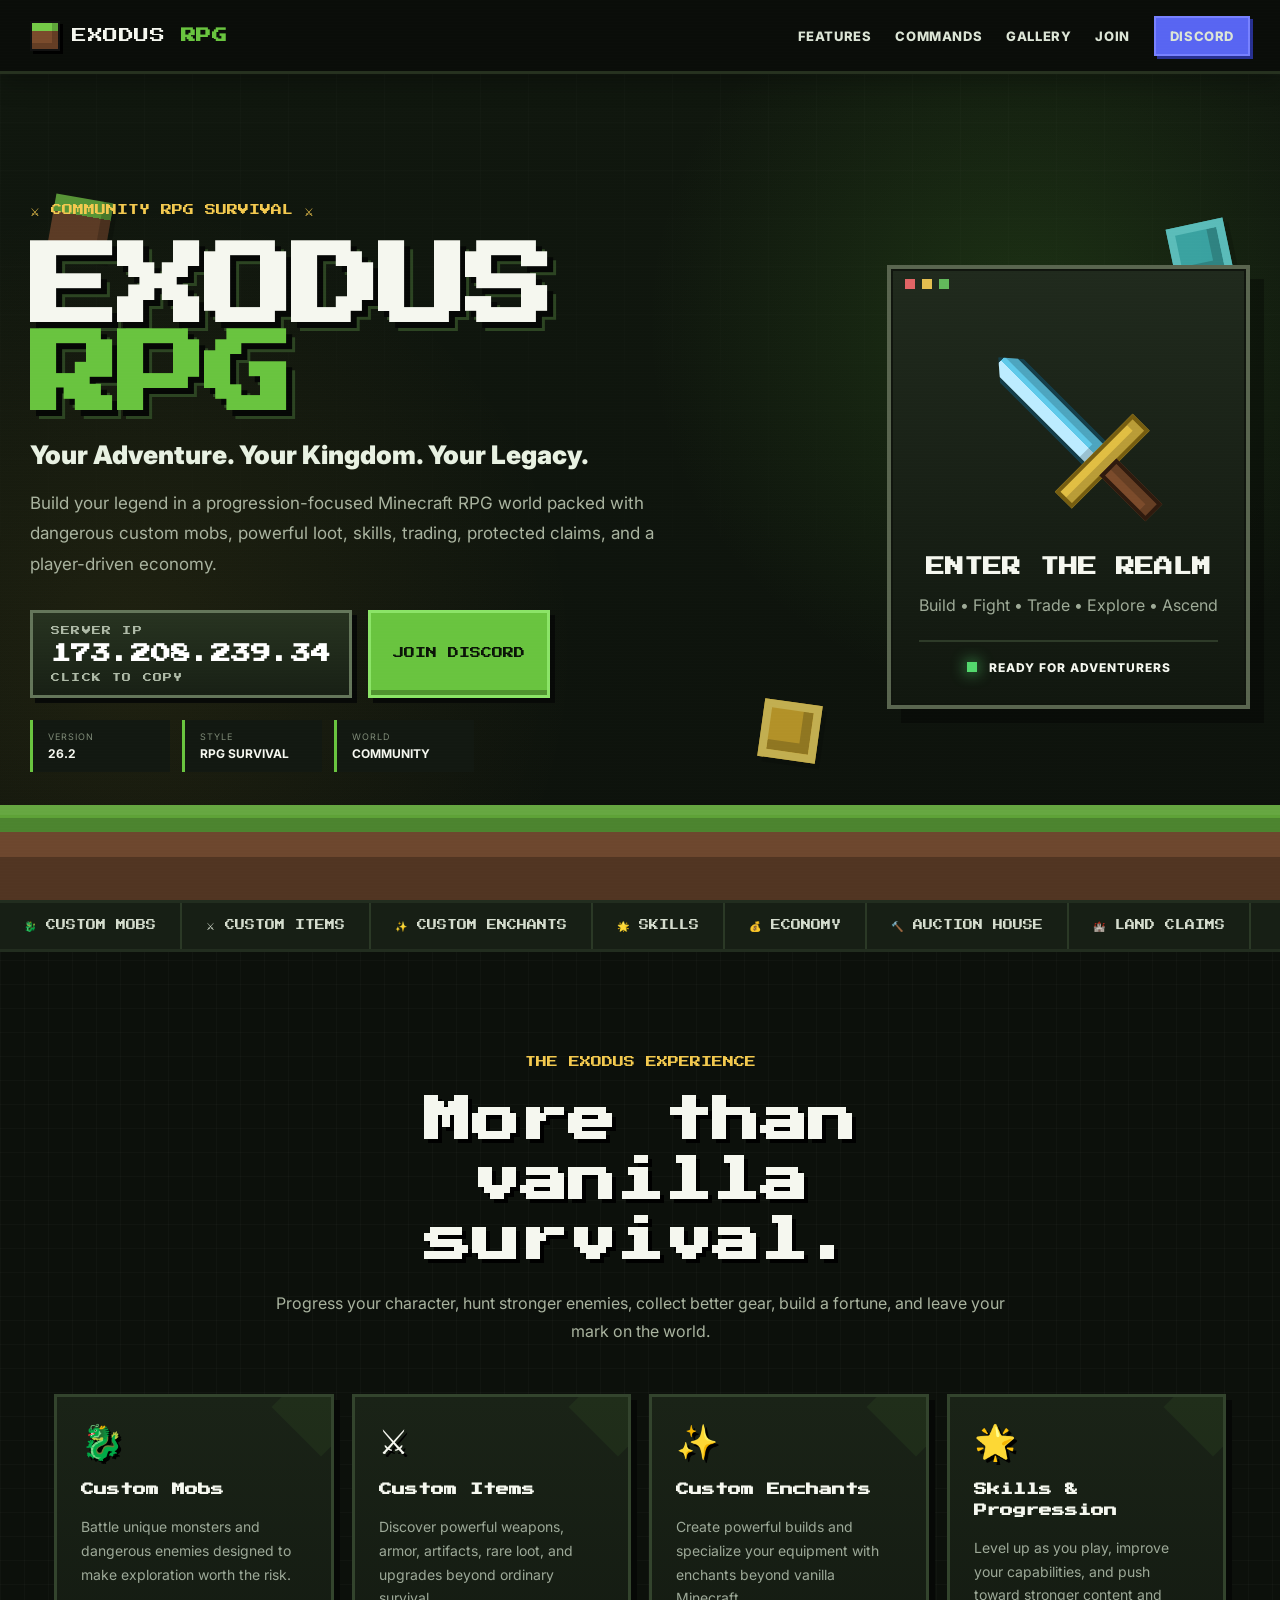
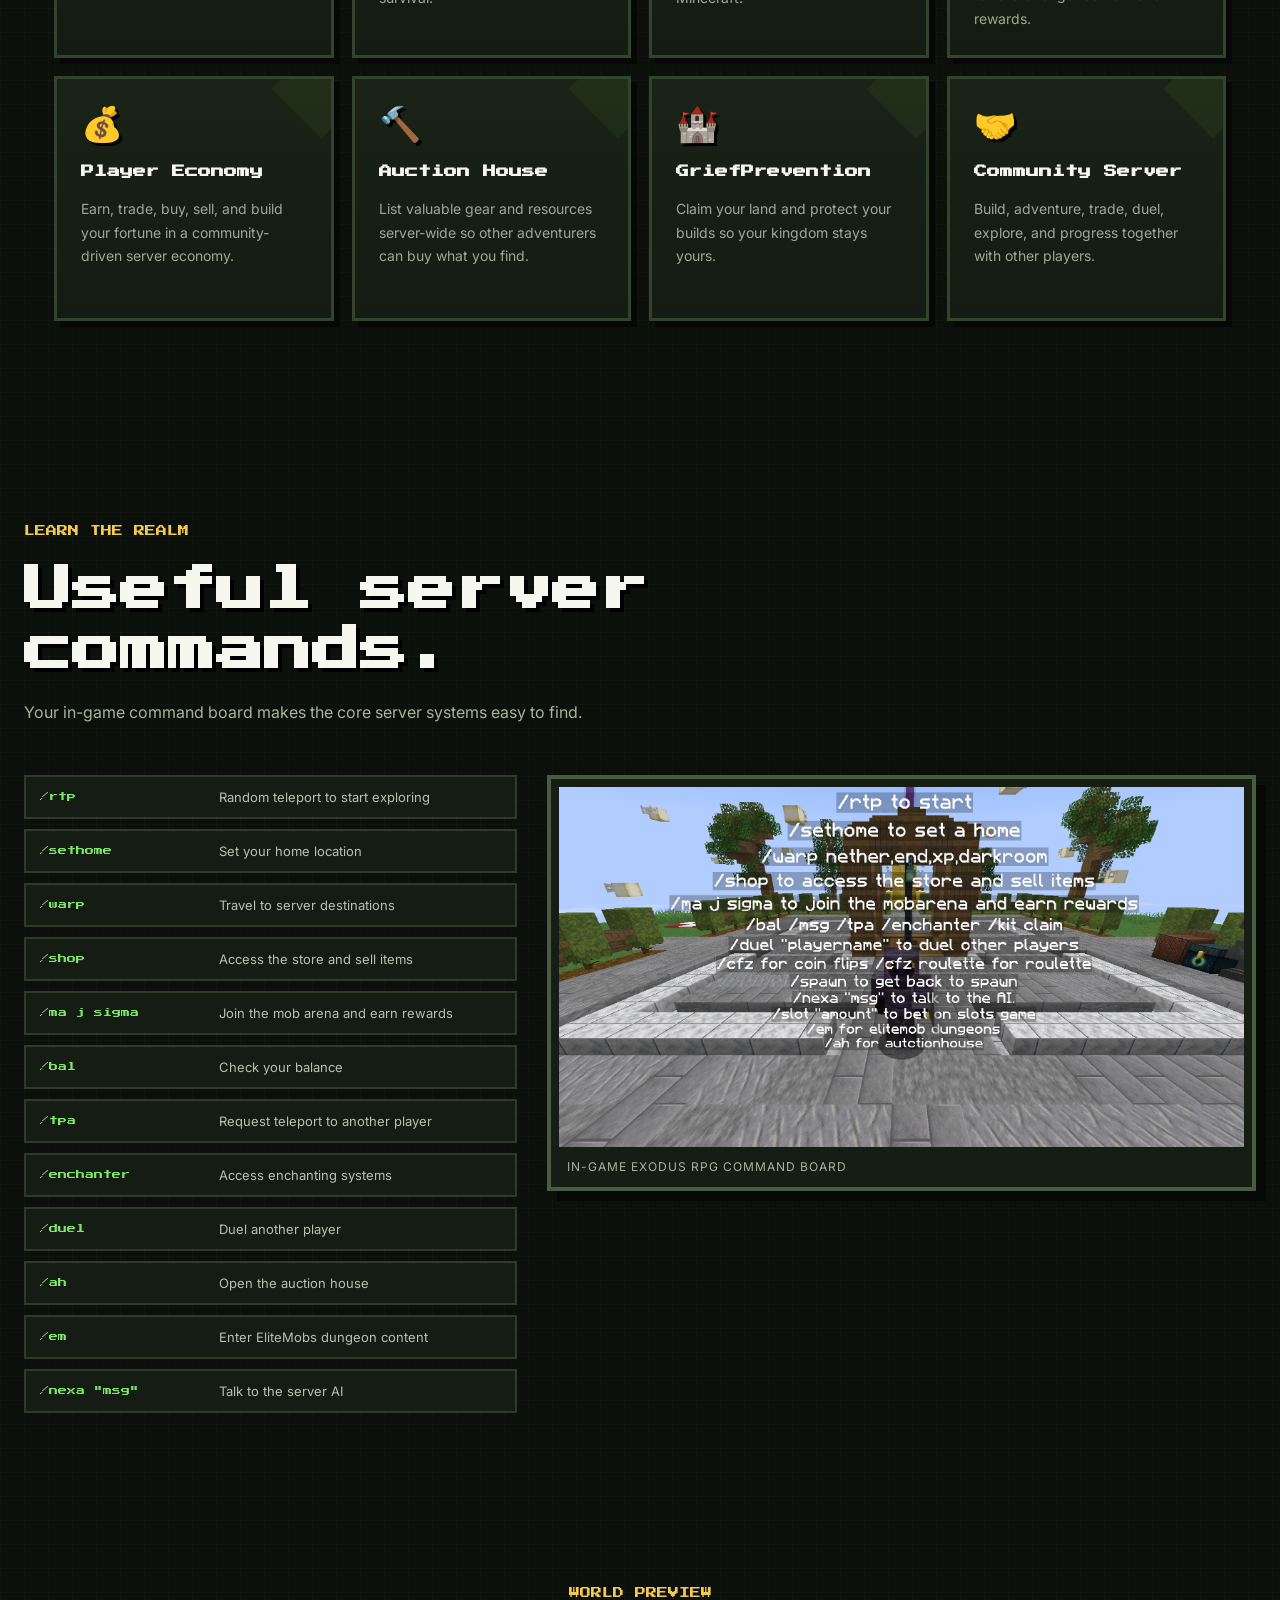
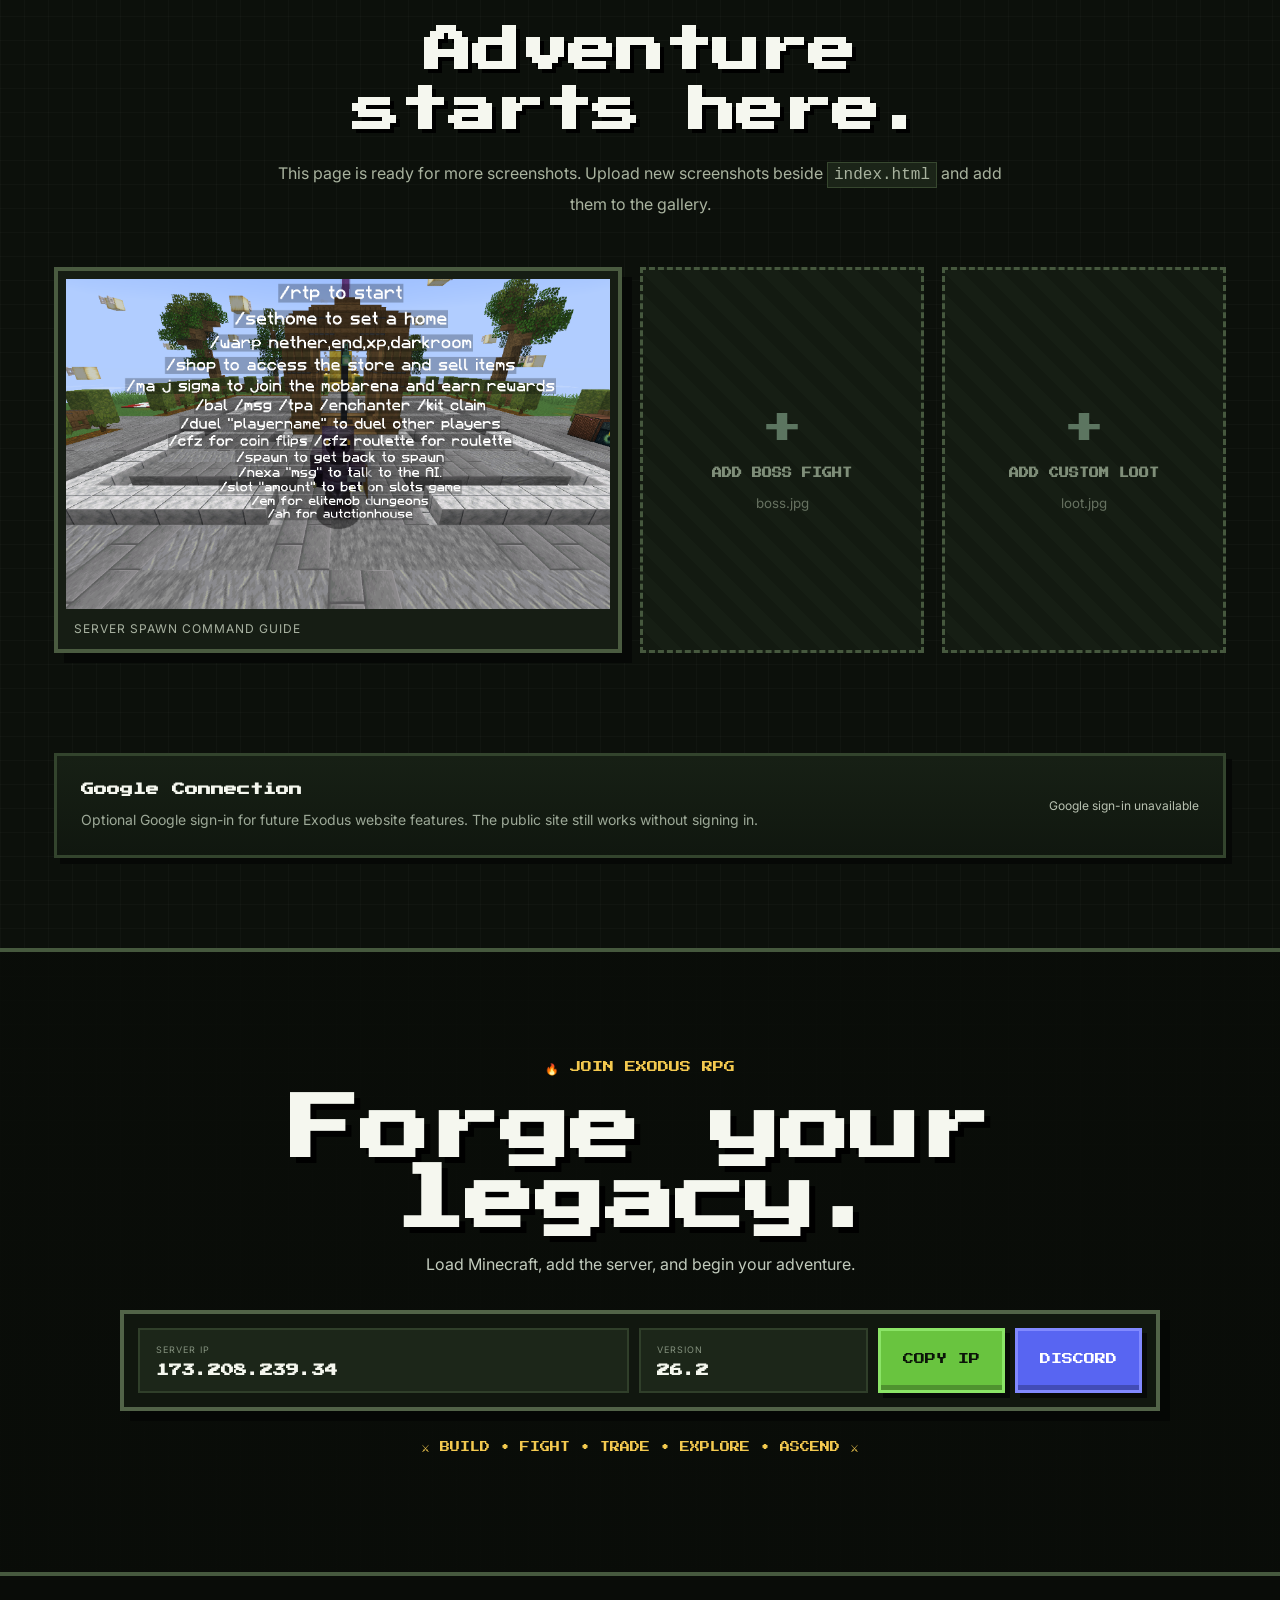
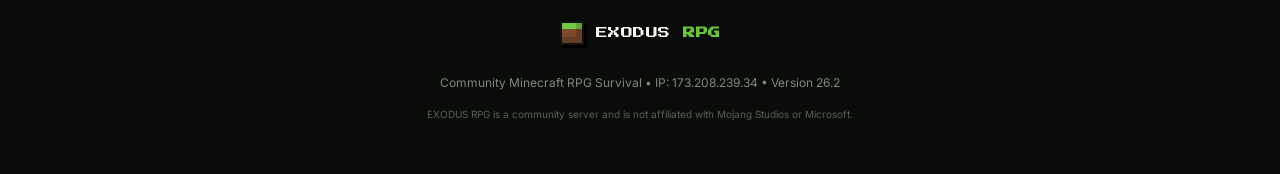
==== commit 94f742bd: "Add files via upload" ====
--- a/index.html
+++ b/index.html
@@ -96,7 +96,19 @@
 @media (max-width:980px){.hero{grid-template-columns:1fr;padding-top:60px;padding-bottom:150px}.hero-card{margin:0;max-width:460px}.feature-grid{grid-template-columns:repeat(2,1fr)}.command-layout{grid-template-columns:1fr}.gallery-grid{grid-template-columns:1fr 1fr}.gallery-main{grid-column:1/-1}.join-box{grid-template-columns:1fr 1fr}.nav{position:fixed;top:74px;right:16px;left:16px;display:none;flex-direction:column;align-items:stretch;padding:18px;background:#11180f;border:3px solid #3d5036;box-shadow:8px 8px #000}.nav.open{display:flex}.menu-btn{display:block}}
 @media (max-width:620px){.topbar{height:64px}.brand{font-size:11px}.brand-cube{width:24px;height:24px}.nav{top:64px}.hero{min-height:auto;padding:58px 18px 135px}.hero h1{font-size:44px;letter-spacing:-2px}.eyebrow{font-size:9px}.hero-copy{font-size:15px}.server-card{min-width:100%;width:100%}.hero-actions .pixel-btn{width:100%}.server-card strong{font-size:15px}.hero-card{padding-left:18px;padding-right:18px}.feature-grid{grid-template-columns:1fr}.section{padding:75px 18px}.section-heading h2{font-size:28px}.command-list div{grid-template-columns:1fr;gap:7px}.gallery-grid{grid-template-columns:1fr}.gallery-placeholder{min-height:240px}.join-box{grid-template-columns:1fr}.join-inner h2{font-size:34px}.quick-stats{display:grid;grid-template-columns:1fr 1fr}.ticker div{font-size:8px;padding:14px 16px}}
 
+.google-panel { max-width: 1220px; margin: 0 auto; padding: 0 24px 90px; }
+.google-card { background: linear-gradient(180deg,#172015,#10170f); border:3px solid #33442d; box-shadow:6px 6px 0 #060806; padding:24px; display:flex; gap:22px; align-items:center; justify-content:space-between; flex-wrap:wrap; }
+.google-card h3 { margin:0 0 8px; font-family:"Press Start 2P",monospace; font-size:13px; line-height:1.6; }
+.google-card p { margin:0; color:#9da998; line-height:1.6; font-size:14px; max-width:760px; }
+.google-auth-actions { display:flex; gap:12px; align-items:center; flex-wrap:wrap; }
+.google-status { font-size:12px; color:#b8c1b1; }
+.google-avatar { width:34px; height:34px; border-radius:50%; display:none; }
+.google-name { font-weight:800; color:#fff; }
+.google-signout { display:none; min-height:42px; padding:0 14px; }
+@media (max-width:620px){.google-panel{padding:0 18px 70px}.google-card{align-items:flex-start}.google-auth-actions{width:100%}}
+
   </style>
+  <script src="https://accounts.google.com/gsi/client" async defer></script>
 </head>
 <body>
   <div class="noise"></div>
@@ -220,6 +232,22 @@
         <figure class="gallery-main"><img src="server-screenshot.png" alt="Exodus RPG server screenshot" /><figcaption>Server spawn command guide</figcaption></figure>
         <div class="gallery-placeholder"><span>+</span><b>ADD BOSS FIGHT</b><small>boss.jpg</small></div>
         <div class="gallery-placeholder"><span>+</span><b>ADD CUSTOM LOOT</b><small>loot.jpg</small></div>
+      </div>
+    </section>
+
+
+    <section class="google-panel" aria-labelledby="google-connect-title">
+      <div class="google-card">
+        <div>
+          <h3 id="google-connect-title">Google Connection</h3>
+          <p>Optional Google sign-in for future Exodus website features. The public site still works without signing in.</p>
+        </div>
+        <div class="google-auth-actions">
+          <div id="googleSignInButton"></div>
+          <img id="googleAvatar" class="google-avatar" alt="Google profile" />
+          <span id="googleStatus" class="google-status">Not signed in</span>
+          <button id="googleSignOut" class="pixel-btn primary google-signout" type="button">SIGN OUT</button>
+        </div>
       </div>
     </section>
 
@@ -282,6 +310,84 @@
   menuBtn.setAttribute('aria-expanded', 'false');
 }));
 
+// Google Identity Services configuration.
+// IMPORTANT: Do not place private secrets in a public GitHub Pages site.
+window.EXODUS_GOOGLE_CONFIG = {
+  clientId: "868821411419-6amgp0hnu4bvb55gqlbs0upn3rhl3f6c.apps.googleusercontent.com",
+  appId: "868821411419"
+};
+
+function decodeJwtPayload(token) {
+  try {
+    const payload = token.split('.')[1].replace(/-/g, '+').replace(/_/g, '/');
+    const json = decodeURIComponent(atob(payload).split('').map(c => '%' + ('00' + c.charCodeAt(0).toString(16)).slice(-2)).join(''));
+    return JSON.parse(json);
+  } catch (e) {
+    return null;
+  }
+}
+
+function updateGoogleUi(profile) {
+  const status = document.getElementById('googleStatus');
+  const avatar = document.getElementById('googleAvatar');
+  const signOut = document.getElementById('googleSignOut');
+  const signInButton = document.getElementById('googleSignInButton');
+
+  if (profile) {
+    status.innerHTML = `<span class="google-name">${profile.name || profile.email || 'Signed in'}</span>`;
+    if (profile.picture) {
+      avatar.src = profile.picture;
+      avatar.style.display = 'inline-block';
+    }
+    signOut.style.display = 'inline-flex';
+    signInButton.style.display = 'none';
+  } else {
+    status.textContent = 'Not signed in';
+    avatar.removeAttribute('src');
+    avatar.style.display = 'none';
+    signOut.style.display = 'none';
+    signInButton.style.display = 'block';
+  }
+}
+
+function handleGoogleCredential(response) {
+  const profile = decodeJwtPayload(response.credential);
+  if (!profile) {
+    document.getElementById('googleStatus').textContent = 'Sign-in failed';
+    return;
+  }
+  sessionStorage.setItem('exodusGoogleProfile', JSON.stringify(profile));
+  updateGoogleUi(profile);
+}
+
+window.addEventListener('load', () => {
+  const cached = sessionStorage.getItem('exodusGoogleProfile');
+  if (cached) {
+    try { updateGoogleUi(JSON.parse(cached)); } catch (_) {}
+  }
+
+  if (window.google?.accounts?.id && window.EXODUS_GOOGLE_CONFIG.clientId) {
+    google.accounts.id.initialize({
+      client_id: window.EXODUS_GOOGLE_CONFIG.clientId,
+      callback: handleGoogleCredential
+    });
+
+    google.accounts.id.renderButton(
+      document.getElementById('googleSignInButton'),
+      { theme: 'outline', size: 'large', shape: 'rectangular', text: 'signin_with' }
+    );
+  } else {
+    document.getElementById('googleStatus').textContent = 'Google sign-in unavailable';
+  }
+
+  document.getElementById('googleSignOut').addEventListener('click', () => {
+    sessionStorage.removeItem('exodusGoogleProfile');
+    if (window.google?.accounts?.id) google.accounts.id.disableAutoSelect();
+    updateGoogleUi(null);
+  });
+});
+
+
   </script>
 </body>
 </html>
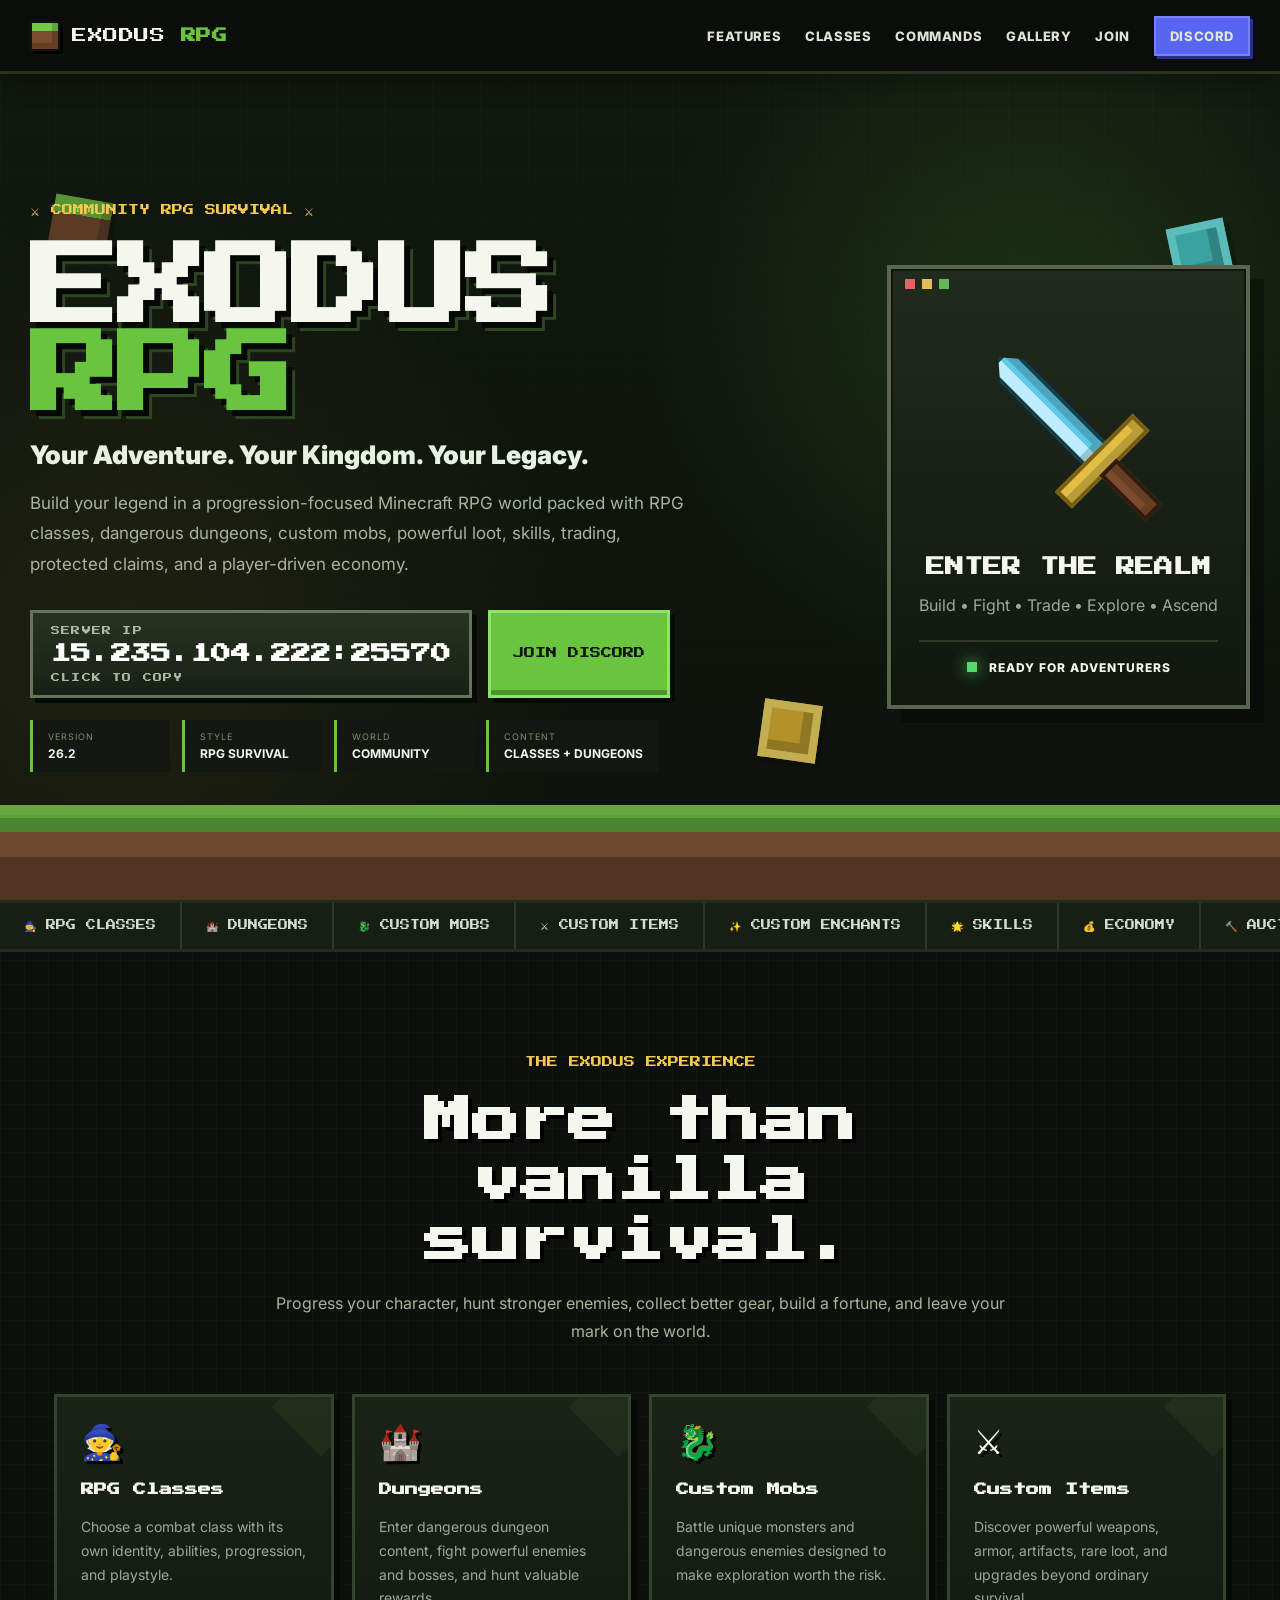
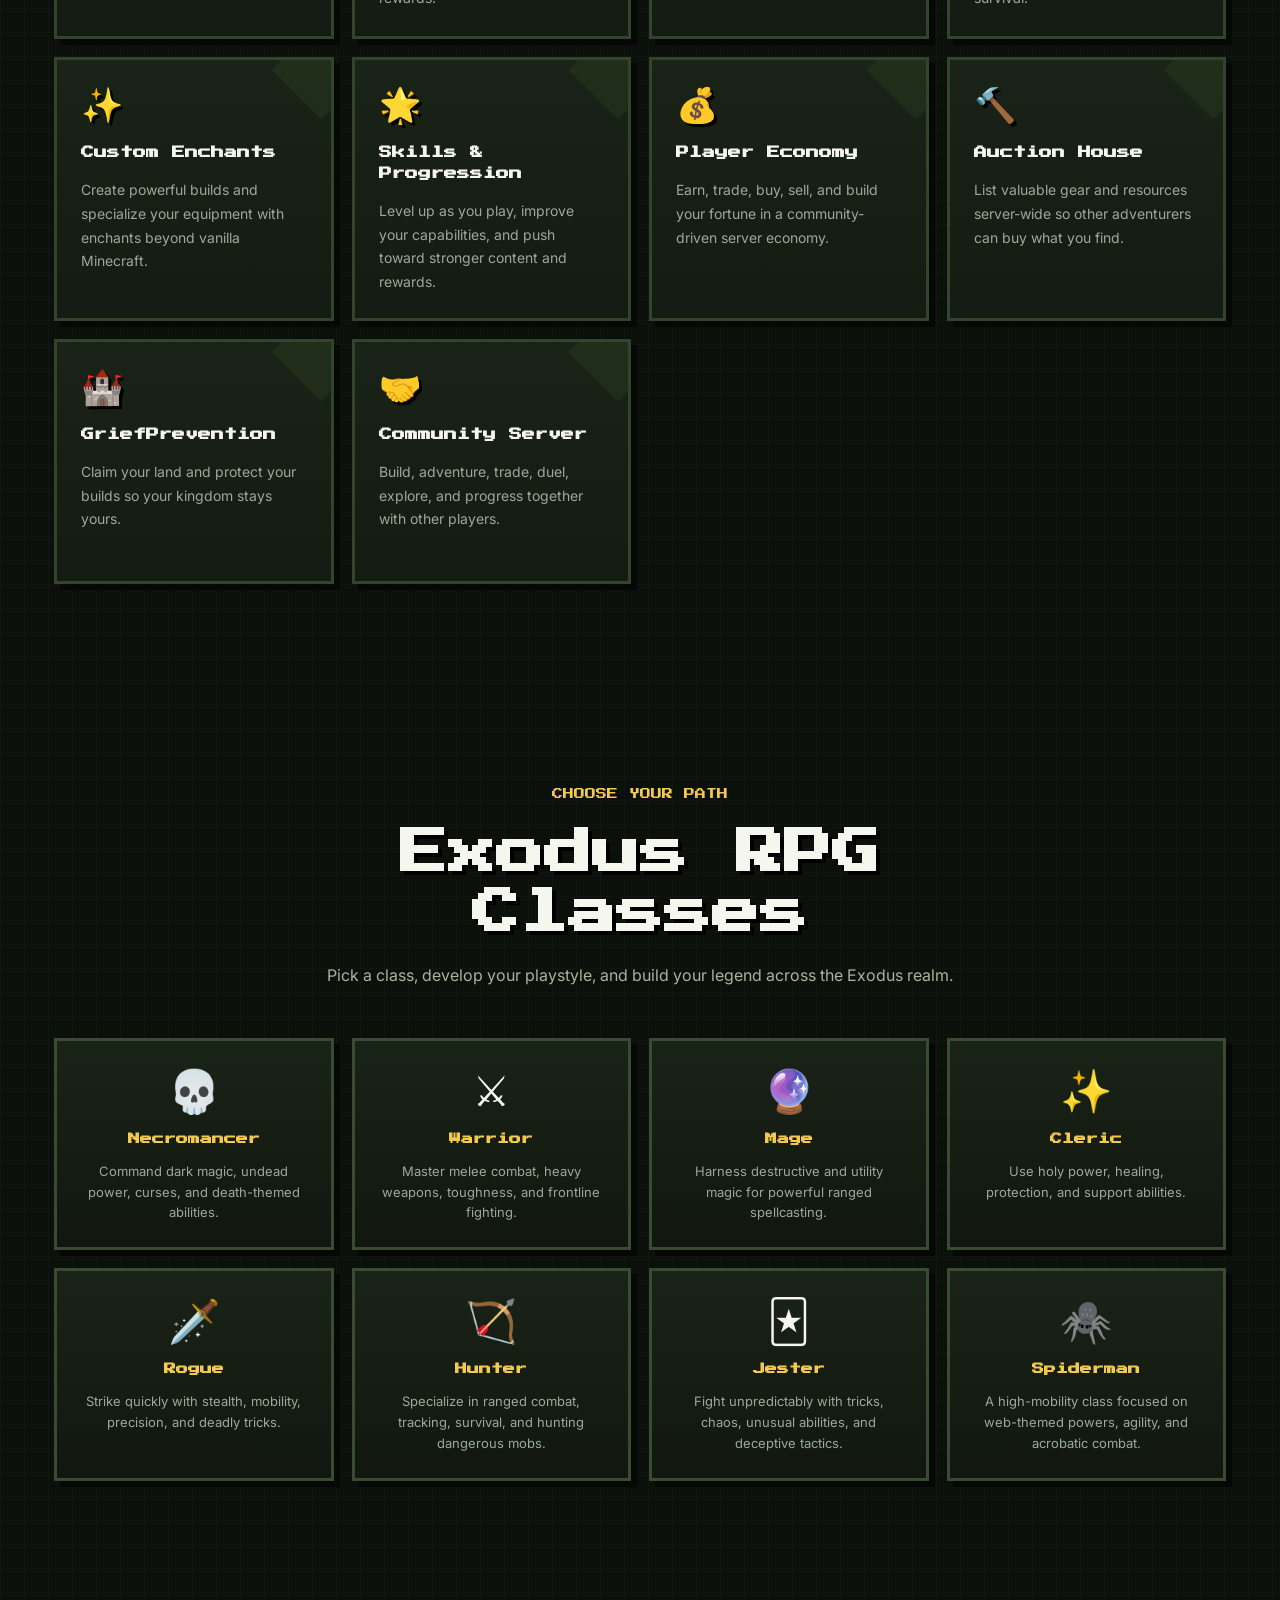
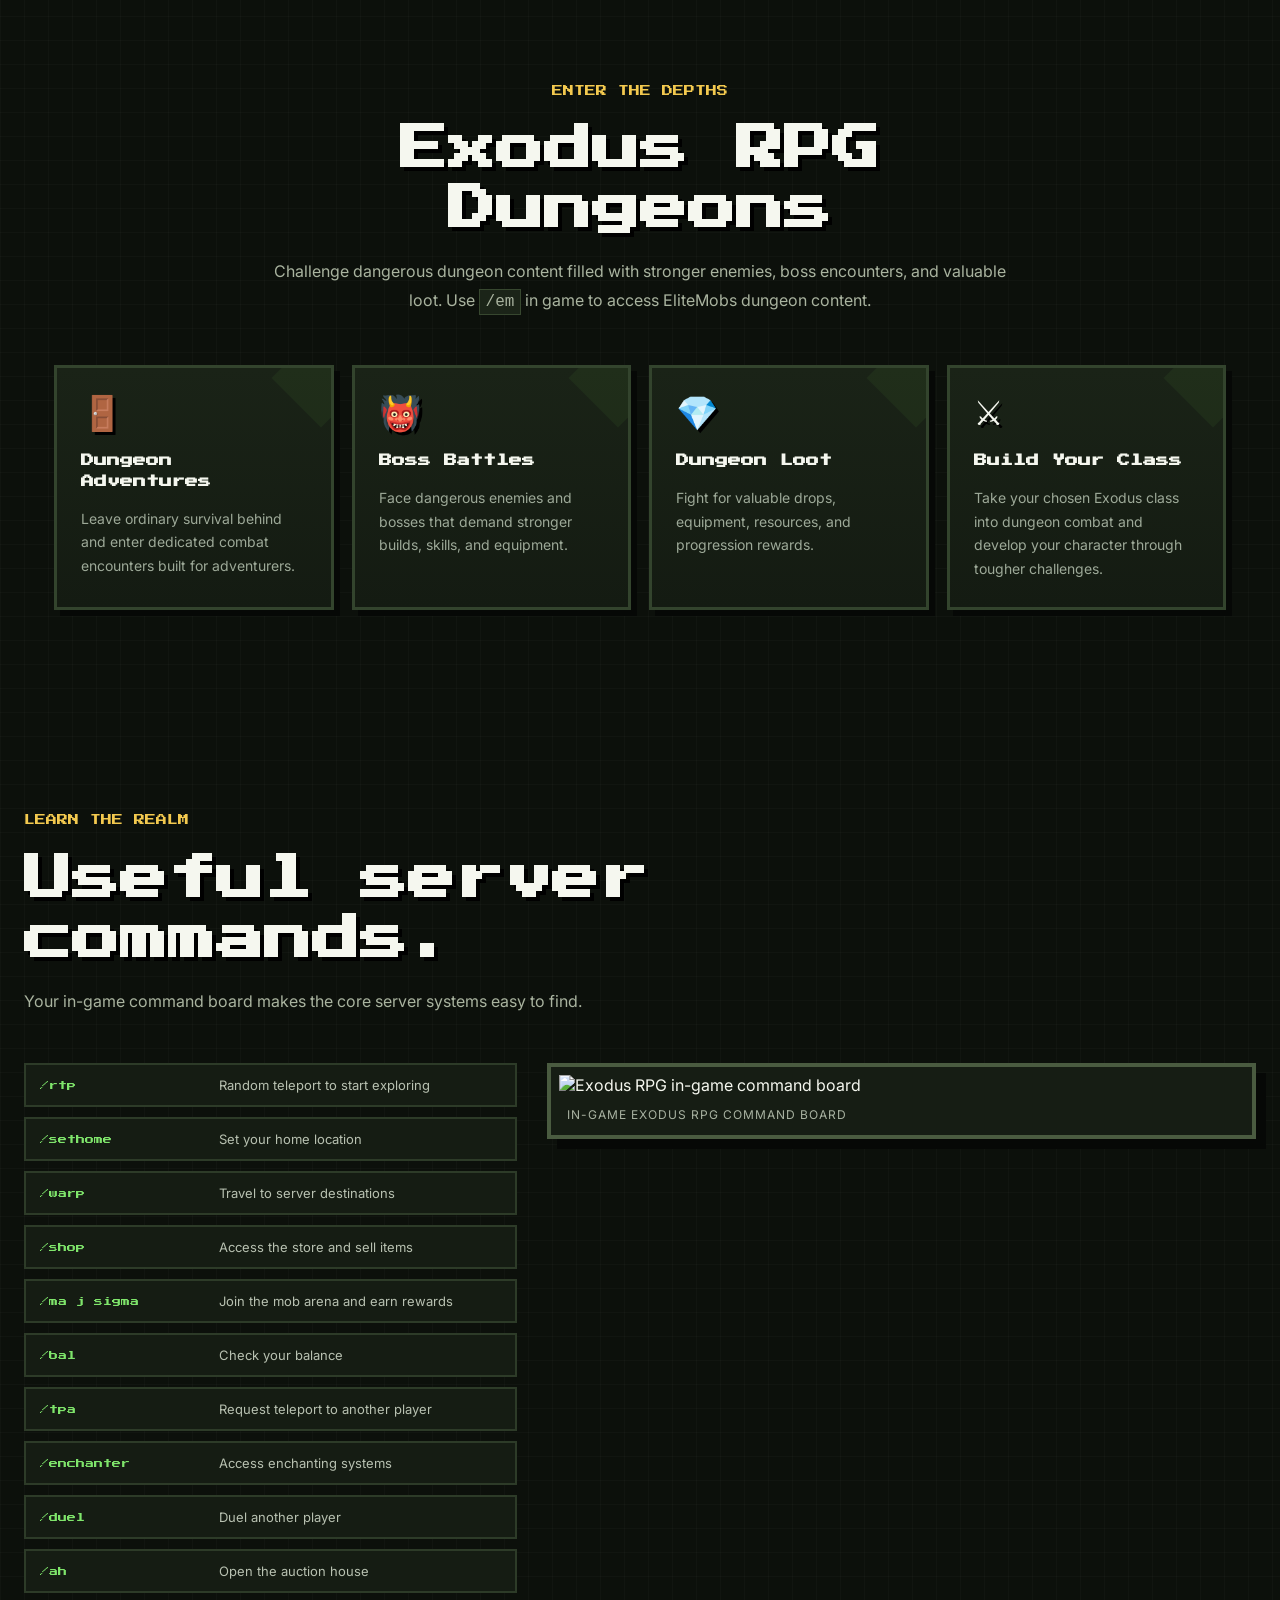
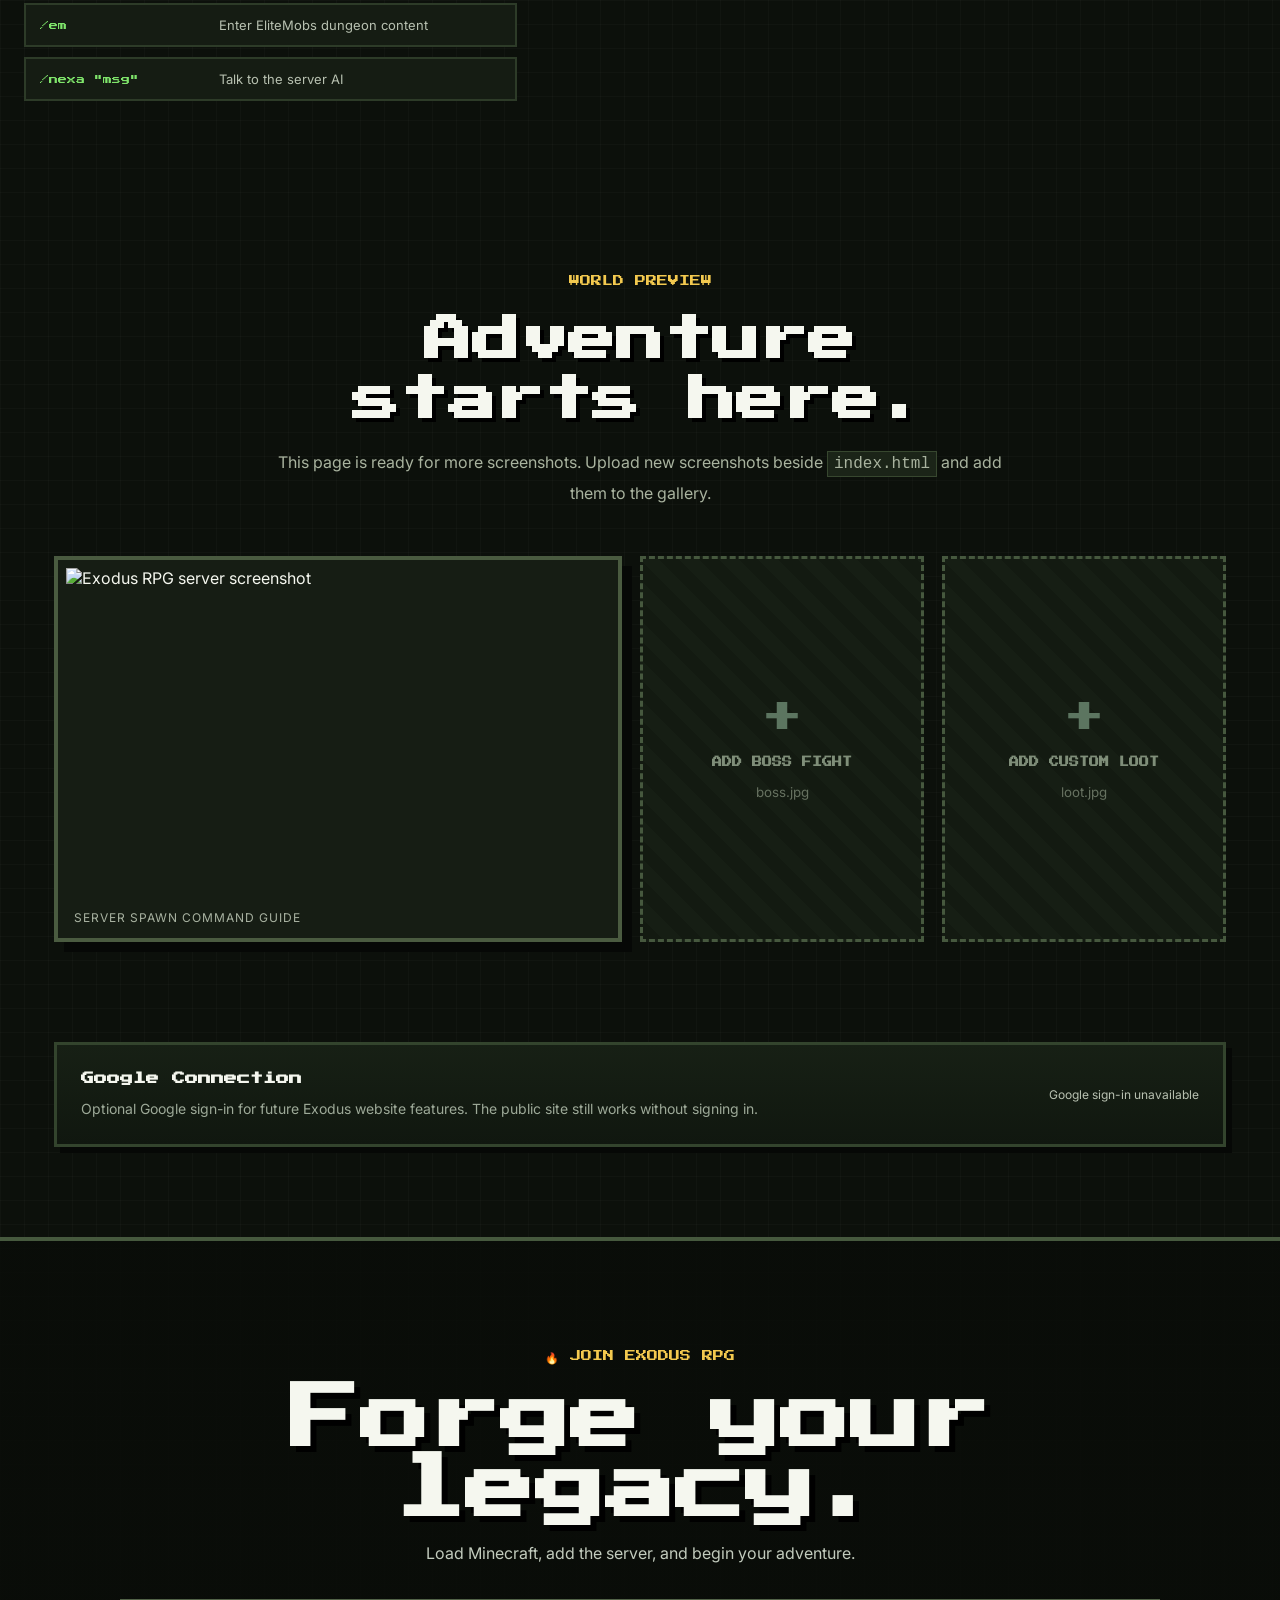
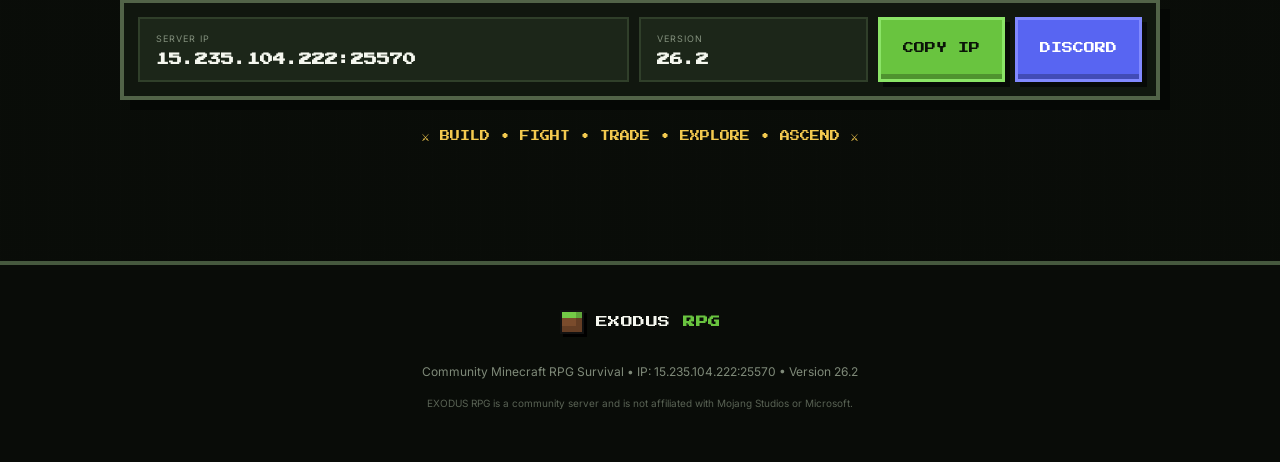
==== commit 51088f8e: "Add files via upload" ====
--- a/index.html
+++ b/index.html
@@ -93,6 +93,15 @@
 .join-section { position:relative; padding:105px 24px; text-align:center; background:linear-gradient(rgba(9,12,8,.84),rgba(9,12,8,.94)), url('assets/server-commands.png') center/cover fixed; border-top:4px solid #46593e; border-bottom:4px solid #46593e; }.join-inner { max-width:1040px;margin:auto; }.join-inner h2 { font-family:"Press Start 2P";font-size:clamp(34px,6vw,70px); margin:18px 0;text-shadow:6px 6px #000 }.join-inner>p { color:#c2cbbd; }.join-box { display:grid; grid-template-columns:1.5fr .7fr auto auto; gap:10px; margin:36px auto 26px; padding:14px; background:#11170f; border:4px solid #526348; box-shadow:10px 10px #050705; text-align:left; }.join-box>div { padding:14px 16px; background:#1c2619;border:2px solid #303f2a }.join-box small,.join-box strong{display:block}.join-box small{font-size:9px;color:#84917e;letter-spacing:1px}.join-box strong{font-family:"Press Start 2P";font-size:13px;margin-top:9px}.join-box .pixel-btn { min-height:64px; }.battle-cry { font-family:"Press Start 2P";font-size:10px;line-height:2;color:var(--gold)!important; }
 footer { padding:45px 24px; text-align:center; background:#090c08; }.footer-brand{justify-content:center;margin-bottom:18px}.footer-brand .brand-cube{width:24px;height:24px}.footer-brand{font-size:12px}footer p{color:#7f8a79;font-size:12px}.disclaimer{font-size:10px!important;color:#596254!important;margin-top:18px}
 #toast { position:fixed; left:50%; bottom:28px; transform:translate(-50%,30px); opacity:0; pointer-events:none; z-index:100; background:#7ad85e; color:#0b1208; border:3px solid #a1ef87; box-shadow:5px 5px #000; padding:13px 18px; font-family:"Press Start 2P"; font-size:9px; transition:.2s ease; }.toast-show{opacity:1!important;transform:translate(-50%,0)!important}
+.classes-grid { display:grid; grid-template-columns:repeat(4,1fr); gap:18px; }
+.class-card { padding:24px; background:linear-gradient(180deg,#1a2317,#11170f); border:3px solid #3a4b33; box-shadow:6px 6px 0 #060806; text-align:center; }
+.class-card:hover { transform:translateY(-3px); border-color:var(--gold); }
+.class-icon { font-size:42px; margin-bottom:14px; }
+.class-card h3 { font-family:"Press Start 2P",monospace; font-size:12px; line-height:1.6; color:var(--gold); margin:0 0 12px; }
+.class-card p { color:#9da998; line-height:1.6; font-size:13px; margin:0; }
+@media (max-width:980px){.classes-grid{grid-template-columns:repeat(2,1fr)}}
+@media (max-width:620px){.classes-grid{grid-template-columns:1fr}}
+
 @media (max-width:980px){.hero{grid-template-columns:1fr;padding-top:60px;padding-bottom:150px}.hero-card{margin:0;max-width:460px}.feature-grid{grid-template-columns:repeat(2,1fr)}.command-layout{grid-template-columns:1fr}.gallery-grid{grid-template-columns:1fr 1fr}.gallery-main{grid-column:1/-1}.join-box{grid-template-columns:1fr 1fr}.nav{position:fixed;top:74px;right:16px;left:16px;display:none;flex-direction:column;align-items:stretch;padding:18px;background:#11180f;border:3px solid #3d5036;box-shadow:8px 8px #000}.nav.open{display:flex}.menu-btn{display:block}}
 @media (max-width:620px){.topbar{height:64px}.brand{font-size:11px}.brand-cube{width:24px;height:24px}.nav{top:64px}.hero{min-height:auto;padding:58px 18px 135px}.hero h1{font-size:44px;letter-spacing:-2px}.eyebrow{font-size:9px}.hero-copy{font-size:15px}.server-card{min-width:100%;width:100%}.hero-actions .pixel-btn{width:100%}.server-card strong{font-size:15px}.hero-card{padding-left:18px;padding-right:18px}.feature-grid{grid-template-columns:1fr}.section{padding:75px 18px}.section-heading h2{font-size:28px}.command-list div{grid-template-columns:1fr;gap:7px}.gallery-grid{grid-template-columns:1fr}.gallery-placeholder{min-height:240px}.join-box{grid-template-columns:1fr}.join-inner h2{font-size:34px}.quick-stats{display:grid;grid-template-columns:1fr 1fr}.ticker div{font-size:8px;padding:14px 16px}}
 
@@ -121,6 +130,7 @@
     <button class="menu-btn" aria-label="Open navigation" aria-expanded="false">☰</button>
     <nav class="nav">
       <a href="#features">Features</a>
+      <a href="#classes">Classes</a>
       <a href="#commands">Commands</a>
       <a href="#gallery">Gallery</a>
       <a href="#join">Join</a>
@@ -139,12 +149,12 @@
         <div class="eyebrow">⚔ COMMUNITY RPG SURVIVAL ⚔</div>
         <h1>EXODUS <span>RPG</span></h1>
         <p class="tagline">Your Adventure. Your Kingdom. Your Legacy.</p>
-        <p class="hero-copy">Build your legend in a progression-focused Minecraft RPG world packed with dangerous custom mobs, powerful loot, skills, trading, protected claims, and a player-driven economy.</p>
+        <p class="hero-copy">Build your legend in a progression-focused Minecraft RPG world packed with RPG classes, dangerous dungeons, custom mobs, powerful loot, skills, trading, protected claims, and a player-driven economy.</p>
 
         <div class="hero-actions">
-          <button class="server-card copy-ip" data-copy="173.208.239.34" title="Click to copy server IP">
+          <button class="server-card copy-ip" data-copy="15.235.104.222:25570" title="Click to copy server IP">
             <span class="server-card-label">SERVER IP</span>
-            <strong>173.208.239.34</strong>
+            <strong>15.235.104.222:25570</strong>
             <span class="copy-hint">CLICK TO COPY</span>
           </button>
           <a class="pixel-btn primary" href="https://discord.gg/shRX5nPGAf" target="_blank" rel="noopener">JOIN DISCORD</a>
@@ -154,6 +164,7 @@
           <div><small>VERSION</small><b>26.2</b></div>
           <div><small>STYLE</small><b>RPG SURVIVAL</b></div>
           <div><small>WORLD</small><b>COMMUNITY</b></div>
+          <div><small>CONTENT</small><b>CLASSES + DUNGEONS</b></div>
         </div>
       </div>
 
@@ -171,7 +182,7 @@
     </section>
 
     <section class="ticker" aria-label="Server highlights">
-      <div>🐉 CUSTOM MOBS</div><div>⚔ CUSTOM ITEMS</div><div>✨ CUSTOM ENCHANTS</div><div>🌟 SKILLS</div><div>💰 ECONOMY</div><div>🔨 AUCTION HOUSE</div><div>🏰 LAND CLAIMS</div>
+      <div>🧙 RPG CLASSES</div><div>🏰 DUNGEONS</div><div>🐉 CUSTOM MOBS</div><div>⚔ CUSTOM ITEMS</div><div>✨ CUSTOM ENCHANTS</div><div>🌟 SKILLS</div><div>💰 ECONOMY</div><div>🔨 AUCTION HOUSE</div><div>🏰 LAND CLAIMS</div>
     </section>
 
     <section id="features" class="section">
@@ -182,6 +193,8 @@
       </div>
 
       <div class="feature-grid">
+        <article class="feature-card"><div class="feature-icon">🧙</div><h3>RPG Classes</h3><p>Choose a combat class with its own identity, abilities, progression, and playstyle.</p></article>
+        <article class="feature-card"><div class="feature-icon">🏰</div><h3>Dungeons</h3><p>Enter dangerous dungeon content, fight powerful enemies and bosses, and hunt valuable rewards.</p></article>
         <article class="feature-card"><div class="feature-icon">🐉</div><h3>Custom Mobs</h3><p>Battle unique monsters and dangerous enemies designed to make exploration worth the risk.</p></article>
         <article class="feature-card"><div class="feature-icon">⚔️</div><h3>Custom Items</h3><p>Discover powerful weapons, armor, artifacts, rare loot, and upgrades beyond ordinary survival.</p></article>
         <article class="feature-card"><div class="feature-icon">✨</div><h3>Custom Enchants</h3><p>Create powerful builds and specialize your equipment with enchants beyond vanilla Minecraft.</p></article>
@@ -190,6 +203,39 @@
         <article class="feature-card"><div class="feature-icon">🔨</div><h3>Auction House</h3><p>List valuable gear and resources server-wide so other adventurers can buy what you find.</p></article>
         <article class="feature-card"><div class="feature-icon">🏰</div><h3>GriefPrevention</h3><p>Claim your land and protect your builds so your kingdom stays yours.</p></article>
         <article class="feature-card"><div class="feature-icon">🤝</div><h3>Community Server</h3><p>Build, adventure, trade, duel, explore, and progress together with other players.</p></article>
+      </div>
+    </section>
+
+
+    <section id="classes" class="section">
+      <div class="section-heading">
+        <span class="kicker">CHOOSE YOUR PATH</span>
+        <h2>Exodus RPG Classes</h2>
+        <p>Pick a class, develop your playstyle, and build your legend across the Exodus realm.</p>
+      </div>
+      <div class="classes-grid">
+        <article class="class-card"><div class="class-icon">💀</div><h3>Necromancer</h3><p>Command dark magic, undead power, curses, and death-themed abilities.</p></article>
+        <article class="class-card"><div class="class-icon">⚔️</div><h3>Warrior</h3><p>Master melee combat, heavy weapons, toughness, and frontline fighting.</p></article>
+        <article class="class-card"><div class="class-icon">🔮</div><h3>Mage</h3><p>Harness destructive and utility magic for powerful ranged spellcasting.</p></article>
+        <article class="class-card"><div class="class-icon">✨</div><h3>Cleric</h3><p>Use holy power, healing, protection, and support abilities.</p></article>
+        <article class="class-card"><div class="class-icon">🗡️</div><h3>Rogue</h3><p>Strike quickly with stealth, mobility, precision, and deadly tricks.</p></article>
+        <article class="class-card"><div class="class-icon">🏹</div><h3>Hunter</h3><p>Specialize in ranged combat, tracking, survival, and hunting dangerous mobs.</p></article>
+        <article class="class-card"><div class="class-icon">🃏</div><h3>Jester</h3><p>Fight unpredictably with tricks, chaos, unusual abilities, and deceptive tactics.</p></article>
+        <article class="class-card"><div class="class-icon">🕷️</div><h3>Spiderman</h3><p>A high-mobility class focused on web-themed powers, agility, and acrobatic combat.</p></article>
+      </div>
+    </section>
+
+    <section id="dungeons" class="section">
+      <div class="section-heading">
+        <span class="kicker">ENTER THE DEPTHS</span>
+        <h2>Exodus RPG Dungeons</h2>
+        <p>Challenge dangerous dungeon content filled with stronger enemies, boss encounters, and valuable loot. Use <code>/em</code> in game to access EliteMobs dungeon content.</p>
+      </div>
+      <div class="feature-grid">
+        <article class="feature-card"><div class="feature-icon">🚪</div><h3>Dungeon Adventures</h3><p>Leave ordinary survival behind and enter dedicated combat encounters built for adventurers.</p></article>
+        <article class="feature-card"><div class="feature-icon">👹</div><h3>Boss Battles</h3><p>Face dangerous enemies and bosses that demand stronger builds, skills, and equipment.</p></article>
+        <article class="feature-card"><div class="feature-icon">💎</div><h3>Dungeon Loot</h3><p>Fight for valuable drops, equipment, resources, and progression rewards.</p></article>
+        <article class="feature-card"><div class="feature-icon">⚔️</div><h3>Build Your Class</h3><p>Take your chosen Exodus class into dungeon combat and develop your character through tougher challenges.</p></article>
       </div>
     </section>
 
@@ -216,7 +262,7 @@
           <div><code>/nexa "msg"</code><span>Talk to the server AI</span></div>
         </div>
         <figure class="screenshot-frame">
-          <img src="server-screenshot.png" alt="Exodus RPG in-game command board" />
+          <img src="server-screenshot(1).png" alt="Exodus RPG in-game command board" />
           <figcaption>In-game Exodus RPG command board</figcaption>
         </figure>
       </div>
@@ -229,7 +275,7 @@
         <p>This page is ready for more screenshots. Upload new screenshots beside <code>index.html</code> and add them to the gallery.</p>
       </div>
       <div class="gallery-grid">
-        <figure class="gallery-main"><img src="server-screenshot.png" alt="Exodus RPG server screenshot" /><figcaption>Server spawn command guide</figcaption></figure>
+        <figure class="gallery-main"><img src="server-screenshot(1).png" alt="Exodus RPG server screenshot" /><figcaption>Server spawn command guide</figcaption></figure>
         <div class="gallery-placeholder"><span>+</span><b>ADD BOSS FIGHT</b><small>boss.jpg</small></div>
         <div class="gallery-placeholder"><span>+</span><b>ADD CUSTOM LOOT</b><small>loot.jpg</small></div>
       </div>
@@ -257,9 +303,9 @@
         <h2>Forge your legacy.</h2>
         <p>Load Minecraft, add the server, and begin your adventure.</p>
         <div class="join-box">
-          <div><small>SERVER IP</small><strong>173.208.239.34</strong></div>
+          <div><small>SERVER IP</small><strong>15.235.104.222:25570</strong></div>
           <div><small>VERSION</small><strong>26.2</strong></div>
-          <button class="pixel-btn primary copy-ip" data-copy="173.208.239.34">COPY IP</button>
+          <button class="pixel-btn primary copy-ip" data-copy="15.235.104.222:25570">COPY IP</button>
           <a class="pixel-btn discord" href="https://discord.gg/shRX5nPGAf" target="_blank" rel="noopener">DISCORD</a>
         </div>
         <p class="battle-cry">⚔ BUILD • FIGHT • TRADE • EXPLORE • ASCEND ⚔</p>
@@ -269,7 +315,7 @@
 
   <footer>
     <div class="brand footer-brand"><span class="brand-cube"></span><span>EXODUS <b>RPG</b></span></div>
-    <p>Community Minecraft RPG Survival • IP: 173.208.239.34 • Version 26.2</p>
+    <p>Community Minecraft RPG Survival • IP: 15.235.104.222:25570 • Version 26.2</p>
     <p class="disclaimer">EXODUS RPG is a community server and is not affiliated with Mojang Studios or Microsoft.</p>
   </footer>
 
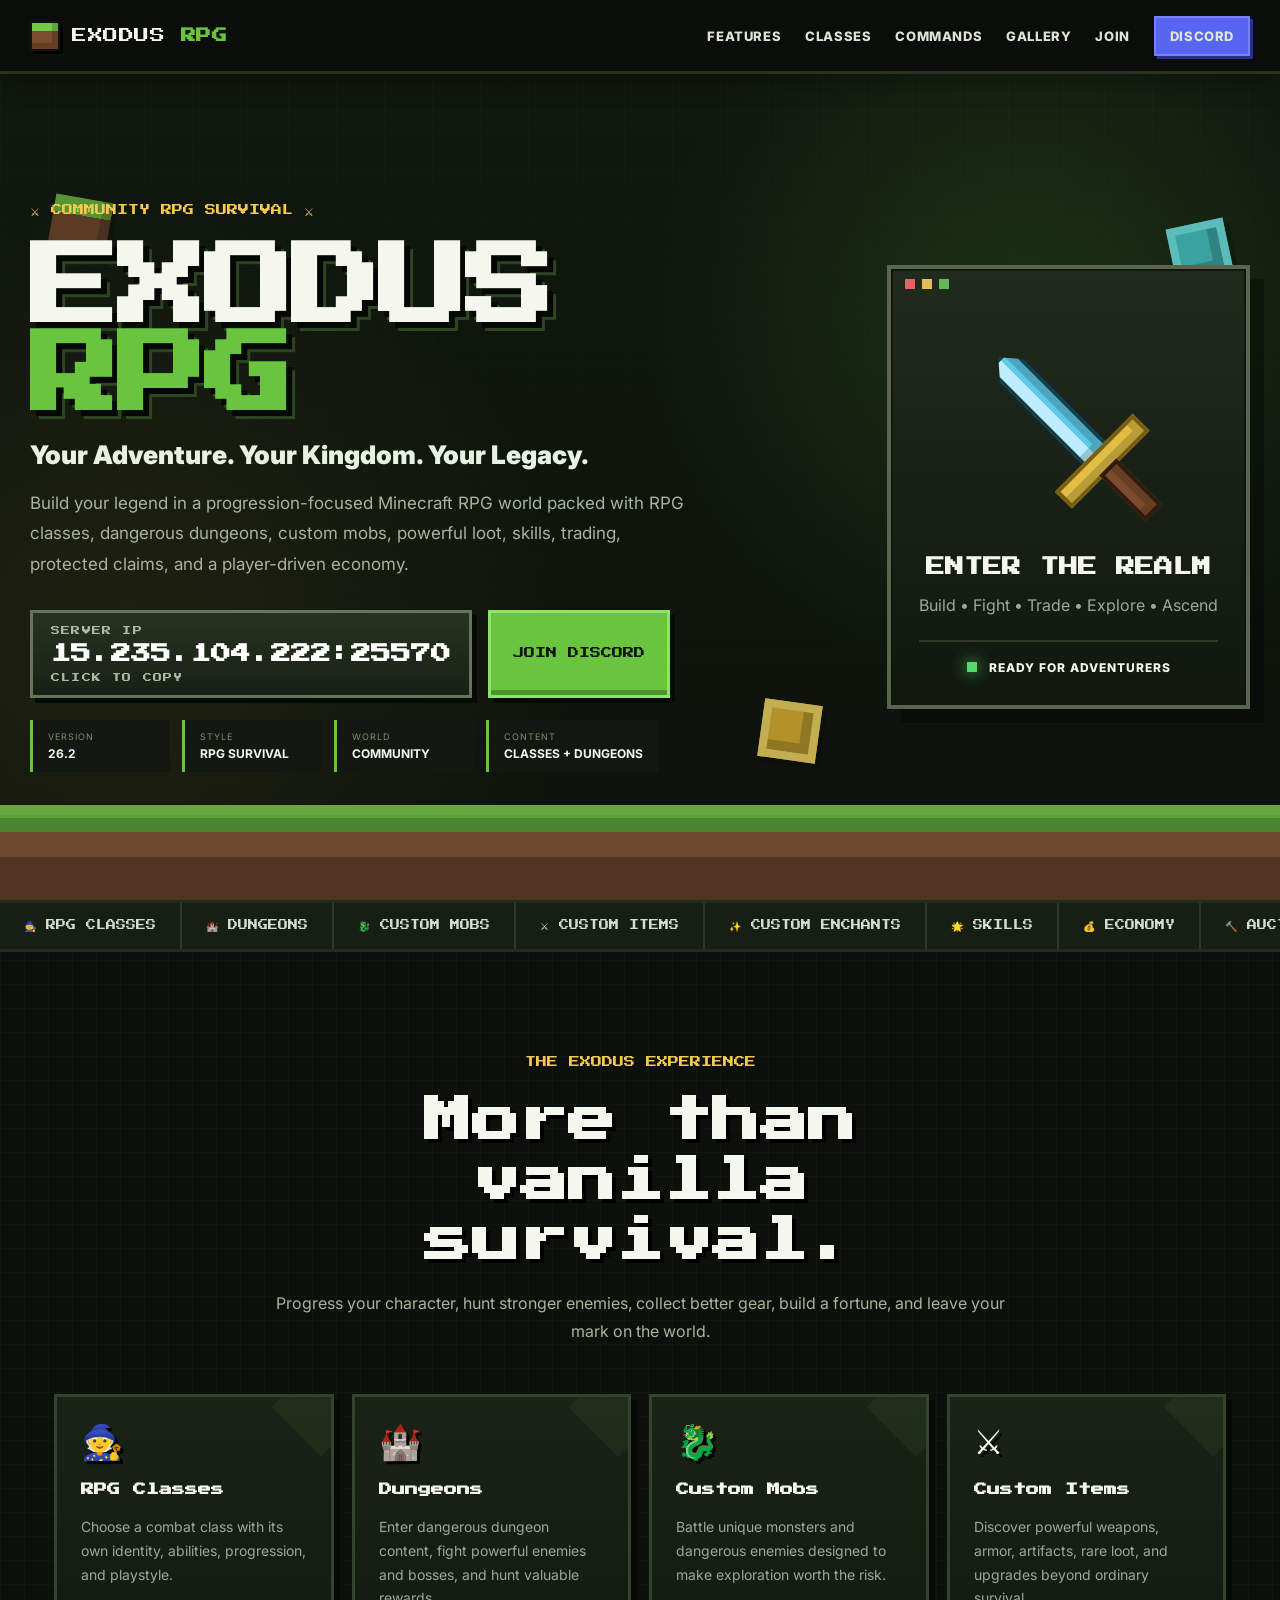
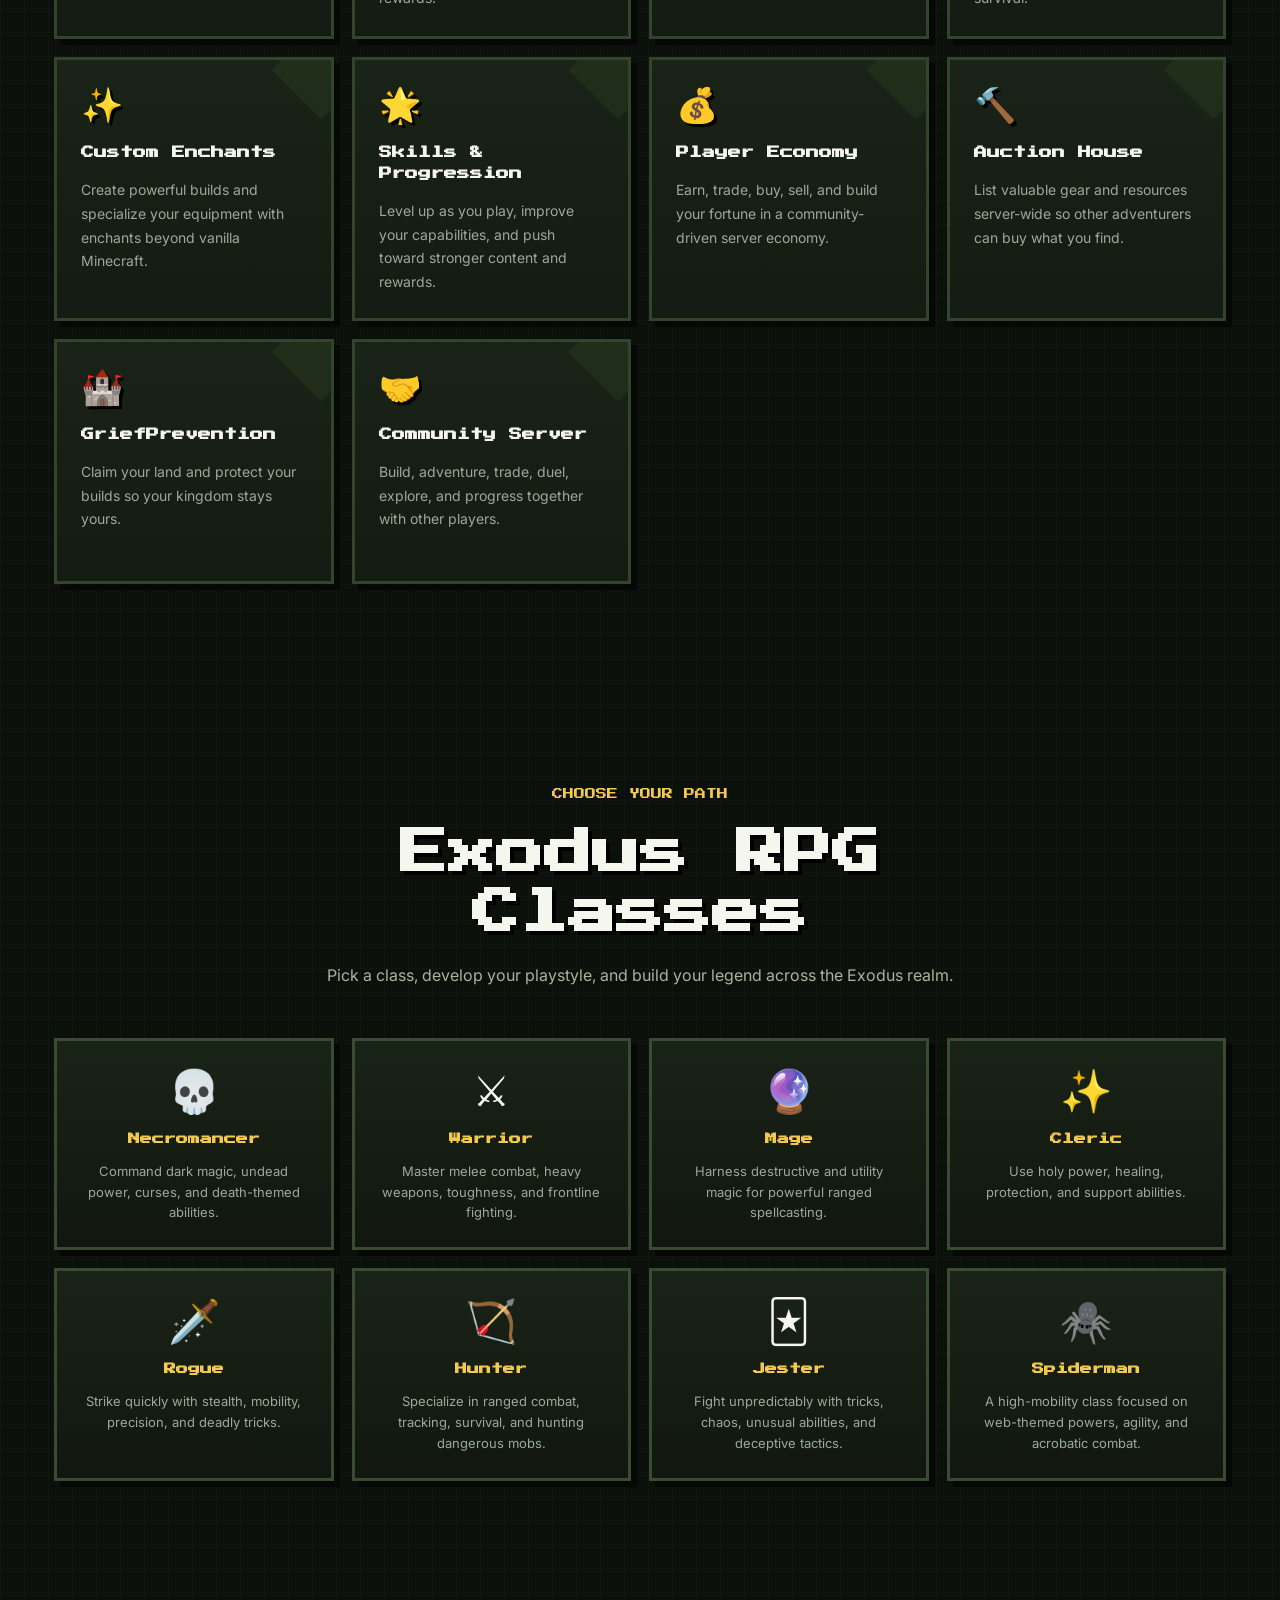
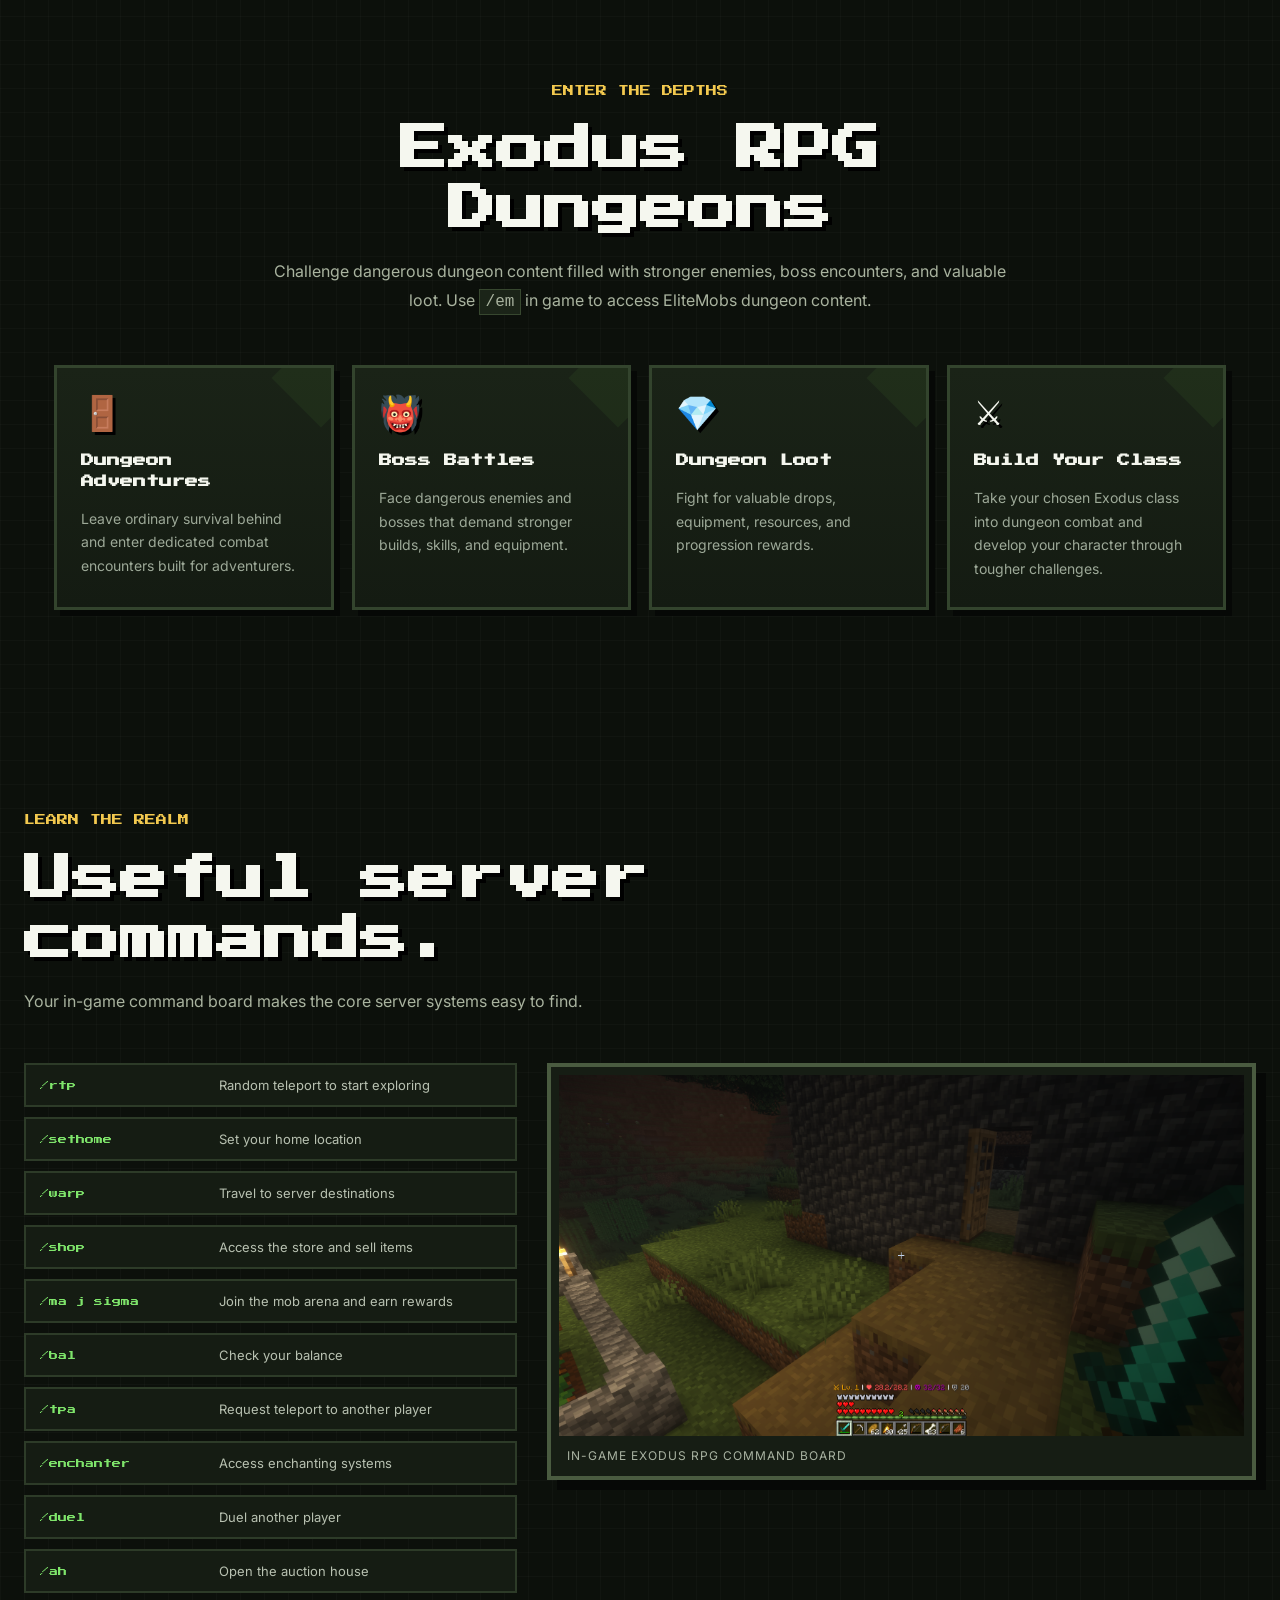
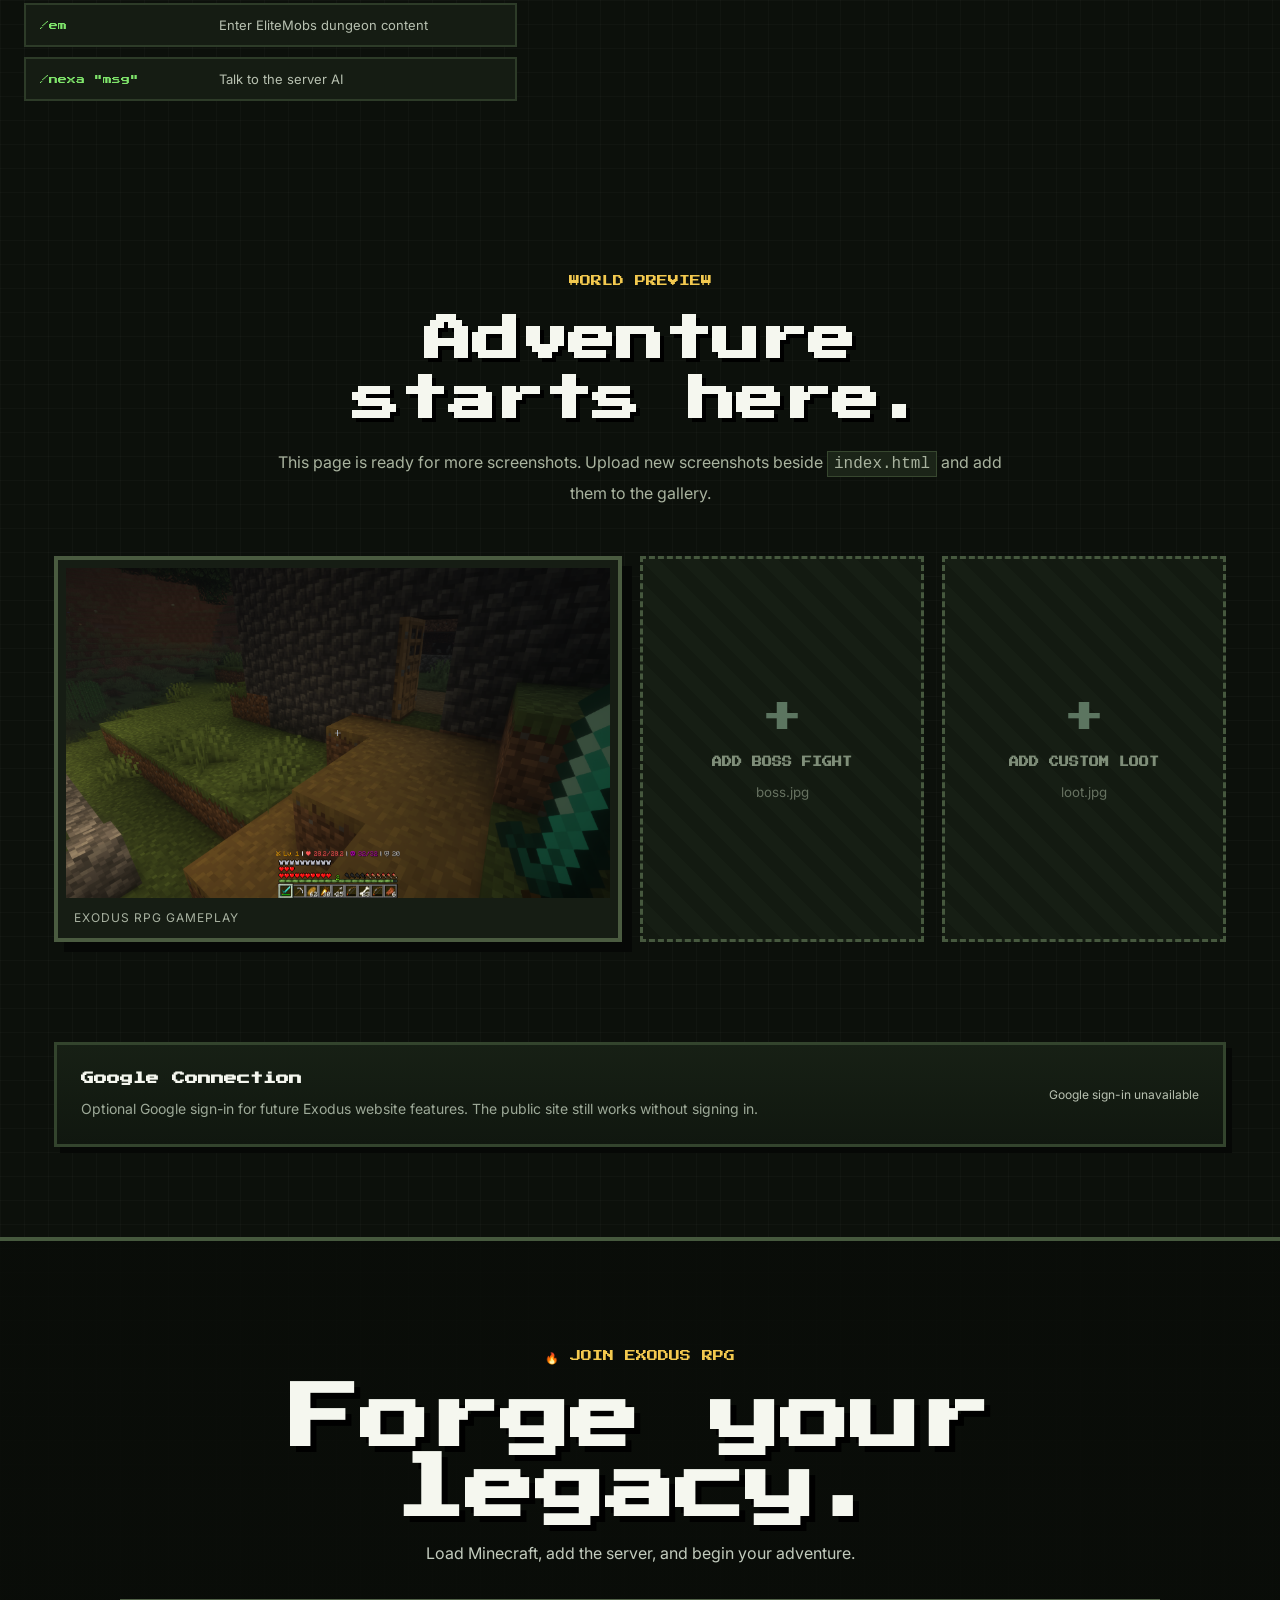
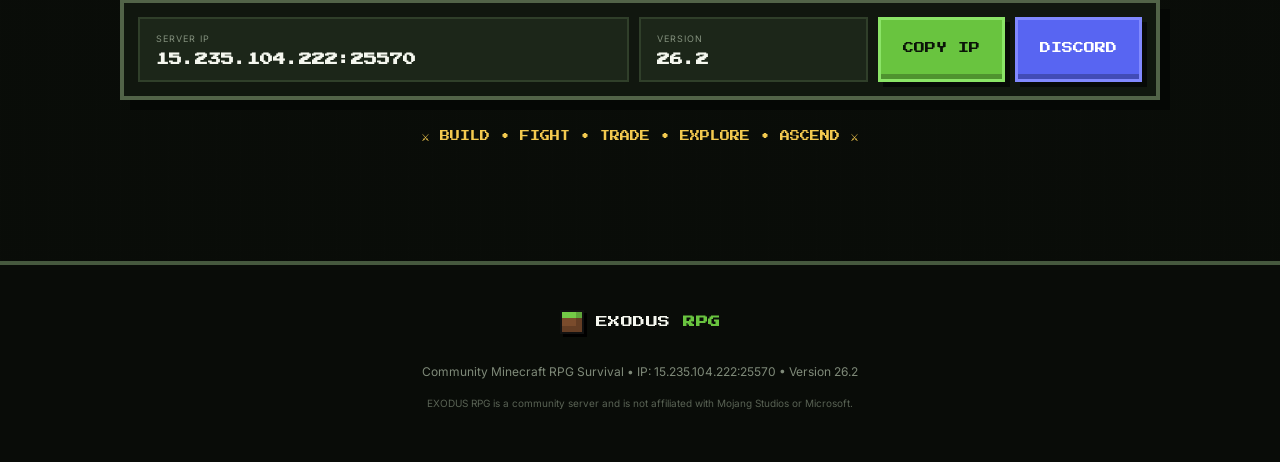
==== commit 96e16e94: "Add files via upload" ====
--- a/index.html
+++ b/index.html
@@ -262,7 +262,7 @@
           <div><code>/nexa "msg"</code><span>Talk to the server AI</span></div>
         </div>
         <figure class="screenshot-frame">
-          <img src="server-screenshot(1).png" alt="Exodus RPG in-game command board" />
+          <img src="server-screenshot.png" alt="Exodus RPG in-game gameplay screenshot" />
           <figcaption>In-game Exodus RPG command board</figcaption>
         </figure>
       </div>
@@ -275,7 +275,7 @@
         <p>This page is ready for more screenshots. Upload new screenshots beside <code>index.html</code> and add them to the gallery.</p>
       </div>
       <div class="gallery-grid">
-        <figure class="gallery-main"><img src="server-screenshot(1).png" alt="Exodus RPG server screenshot" /><figcaption>Server spawn command guide</figcaption></figure>
+        <figure class="gallery-main"><img src="server-screenshot.png" alt="Exodus RPG server screenshot" /><figcaption>Exodus RPG gameplay</figcaption></figure>
         <div class="gallery-placeholder"><span>+</span><b>ADD BOSS FIGHT</b><small>boss.jpg</small></div>
         <div class="gallery-placeholder"><span>+</span><b>ADD CUSTOM LOOT</b><small>loot.jpg</small></div>
       </div>
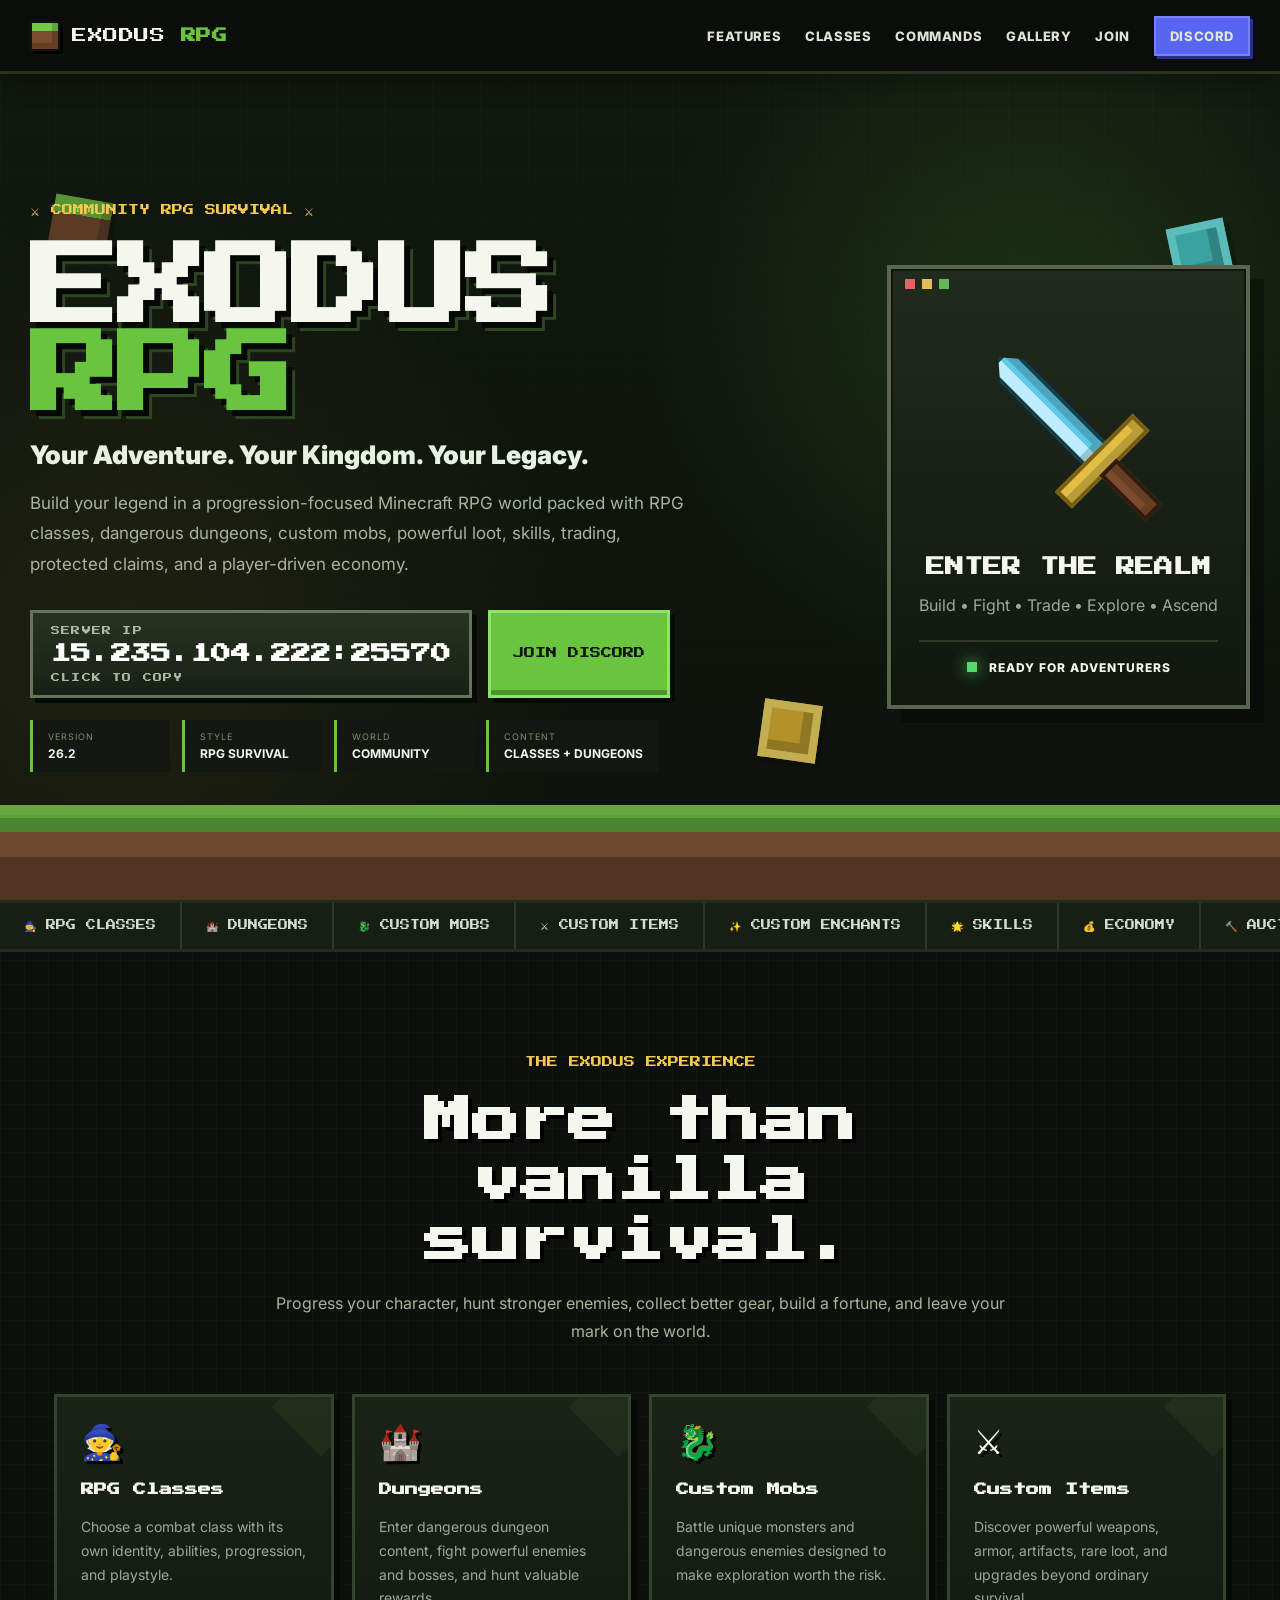
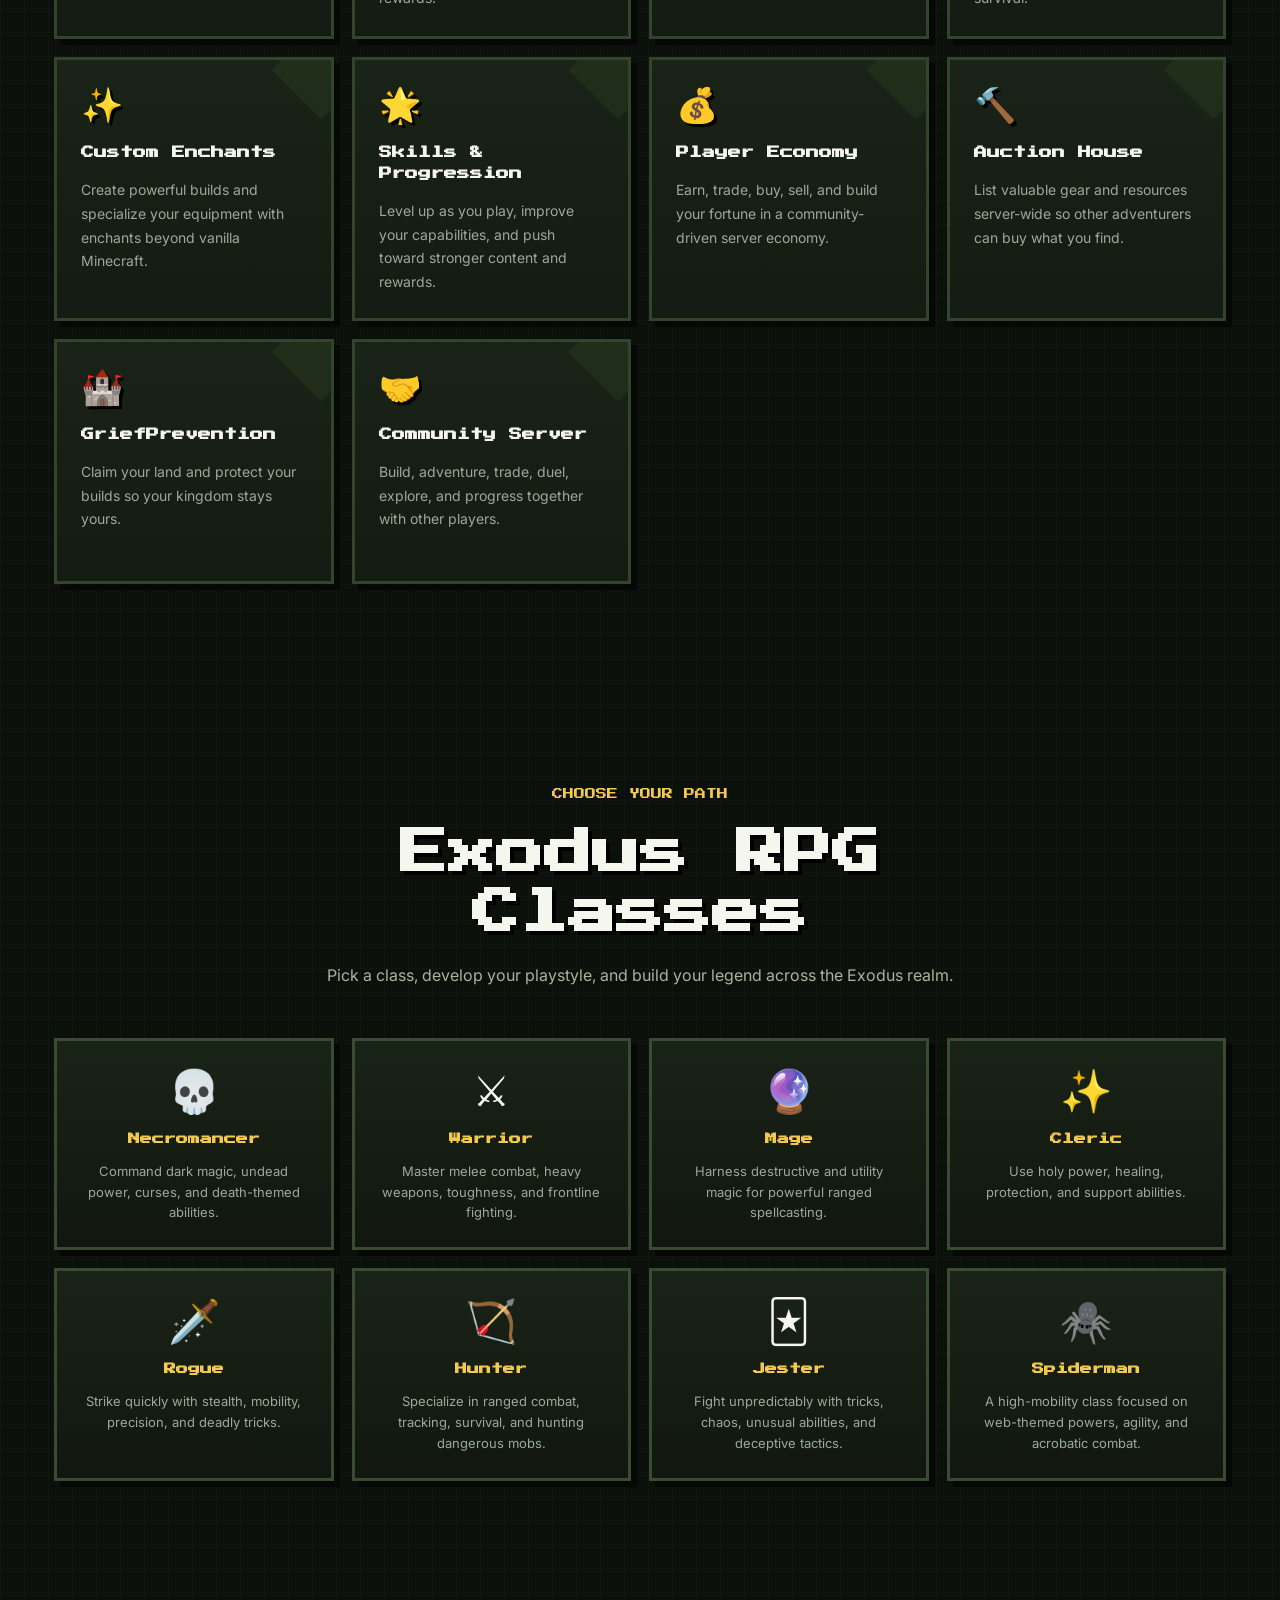
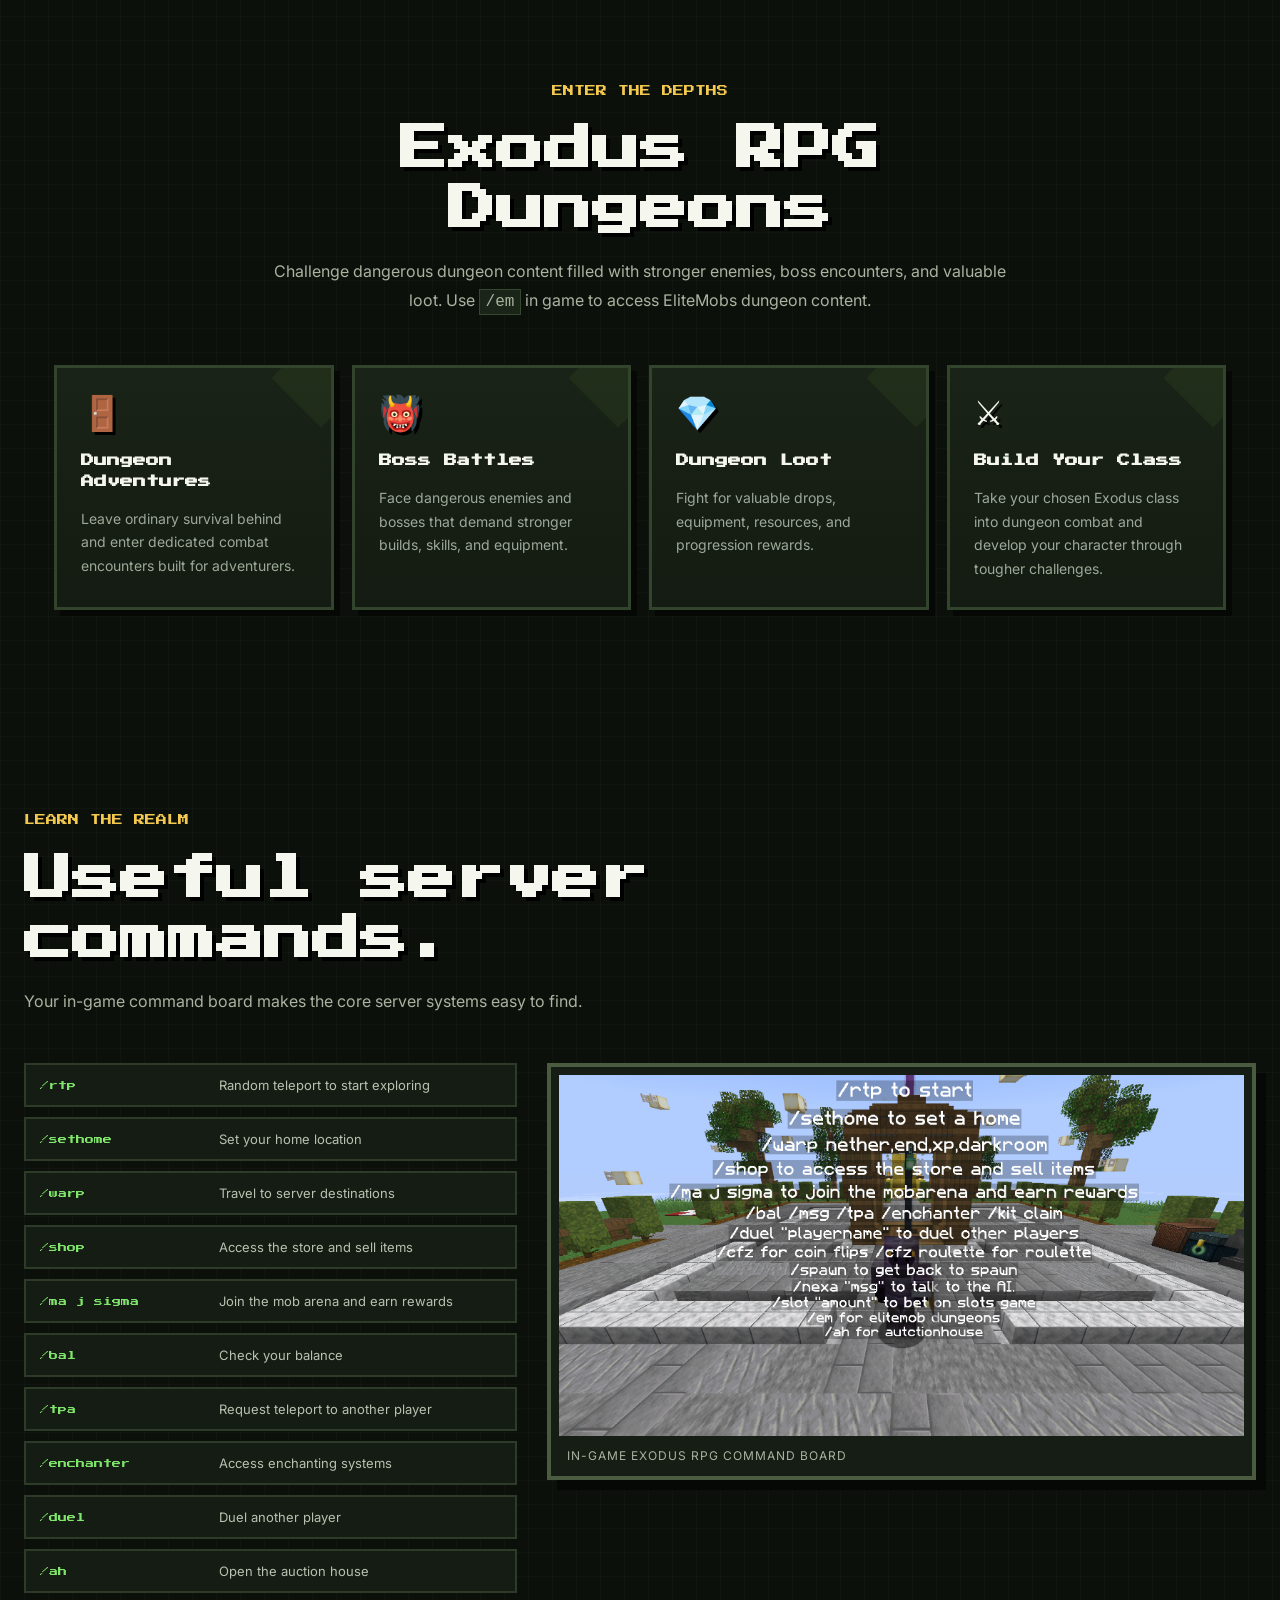
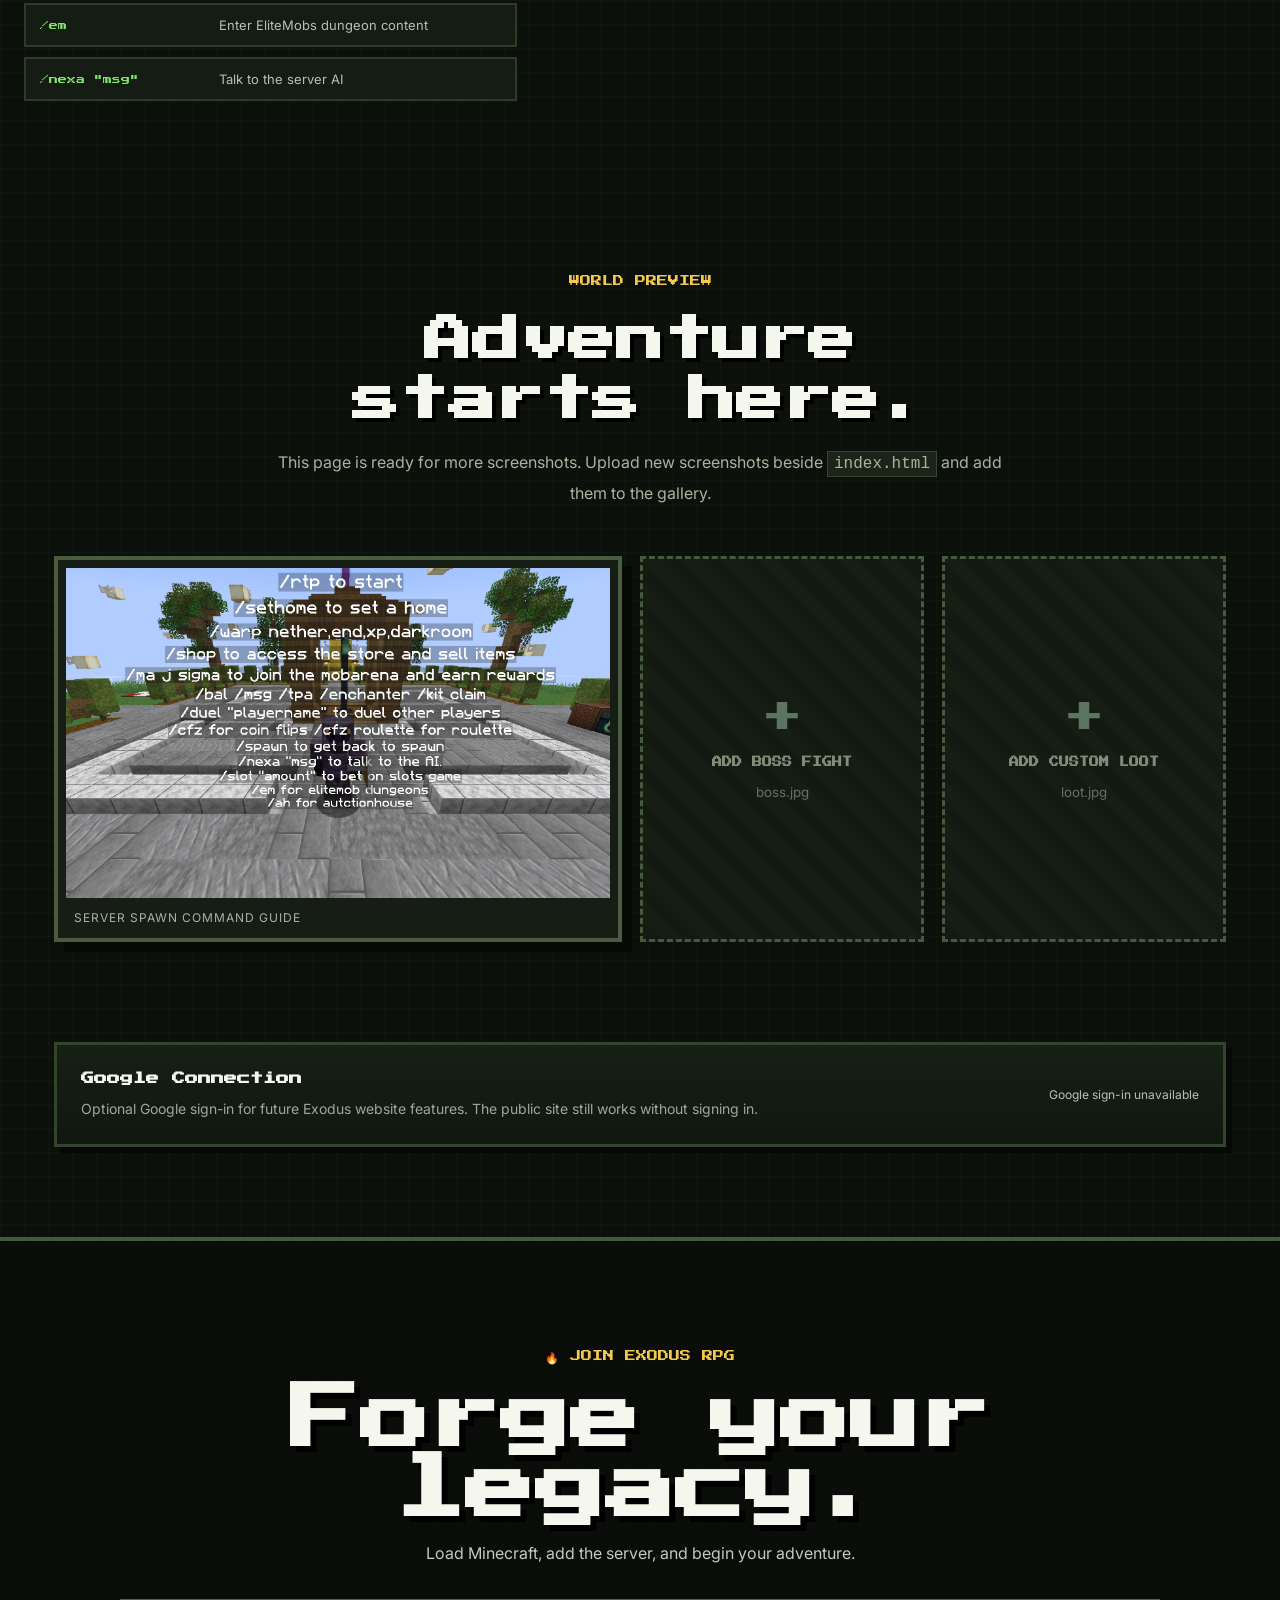
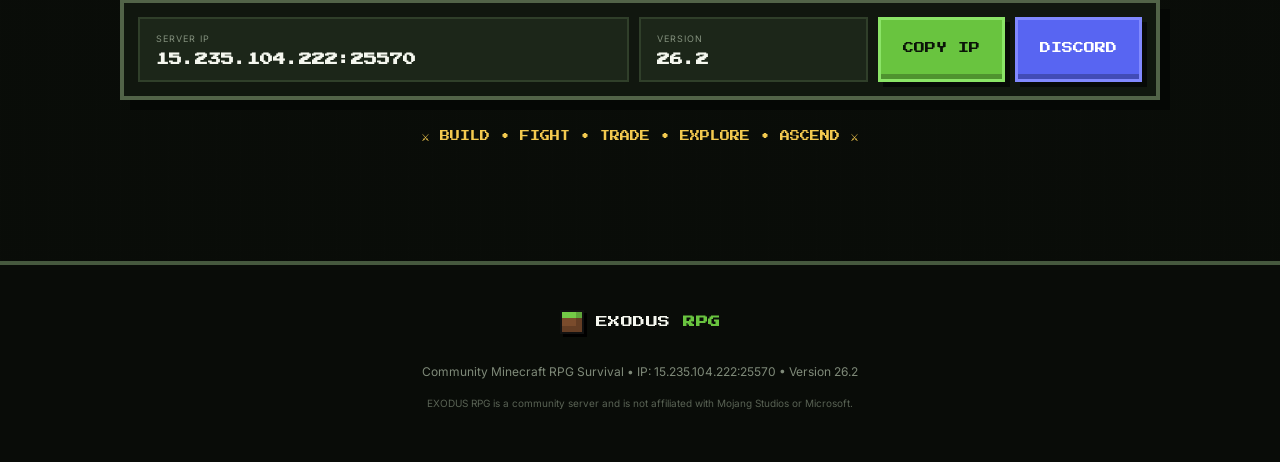
==== commit e0832926: "Add files via upload" ====
--- a/index.html
+++ b/index.html
@@ -262,7 +262,7 @@
           <div><code>/nexa "msg"</code><span>Talk to the server AI</span></div>
         </div>
         <figure class="screenshot-frame">
-          <img src="server-screenshot.png" alt="Exodus RPG in-game gameplay screenshot" />
+          <img src="server-screenshot.png" alt="Exodus RPG in-game command board" />
           <figcaption>In-game Exodus RPG command board</figcaption>
         </figure>
       </div>
@@ -275,7 +275,7 @@
         <p>This page is ready for more screenshots. Upload new screenshots beside <code>index.html</code> and add them to the gallery.</p>
       </div>
       <div class="gallery-grid">
-        <figure class="gallery-main"><img src="server-screenshot.png" alt="Exodus RPG server screenshot" /><figcaption>Exodus RPG gameplay</figcaption></figure>
+        <figure class="gallery-main"><img src="server-screenshot.png" alt="Exodus RPG server screenshot" /><figcaption>Server spawn command guide</figcaption></figure>
         <div class="gallery-placeholder"><span>+</span><b>ADD BOSS FIGHT</b><small>boss.jpg</small></div>
         <div class="gallery-placeholder"><span>+</span><b>ADD CUSTOM LOOT</b><small>loot.jpg</small></div>
       </div>
